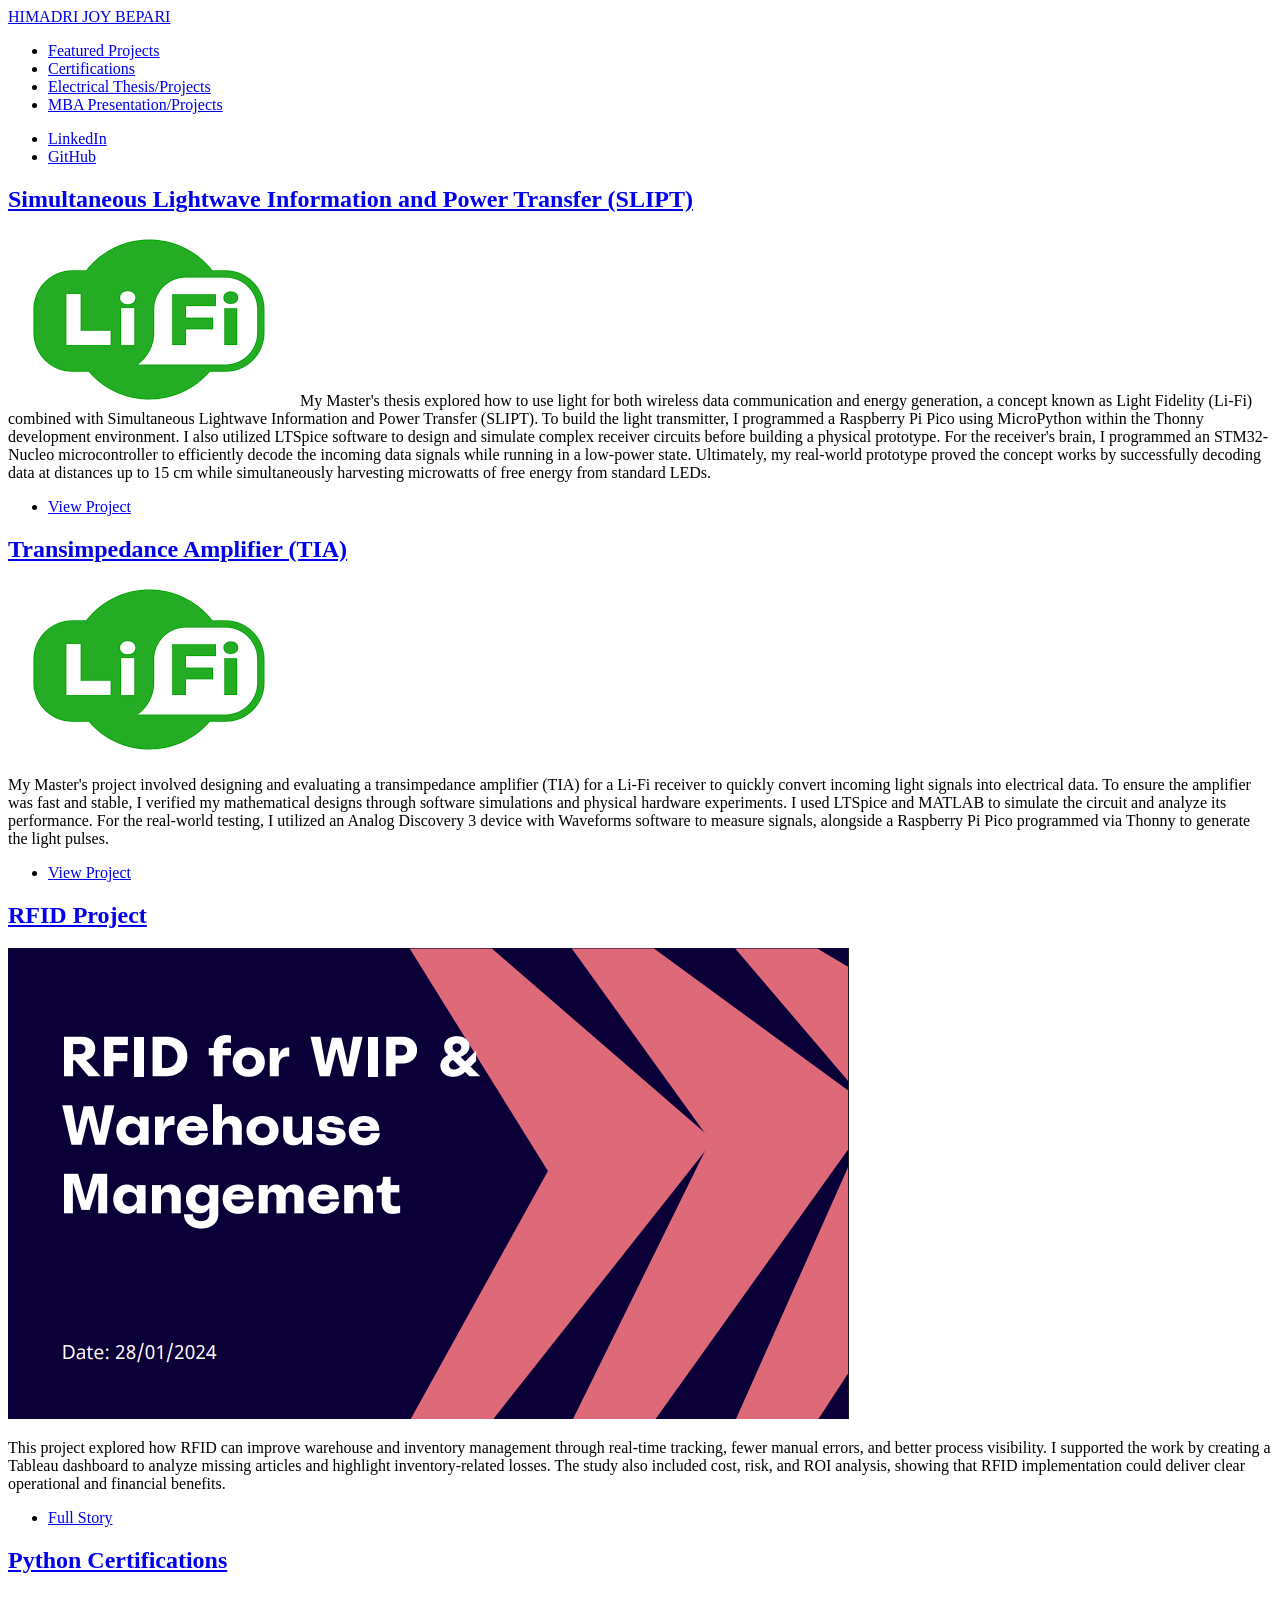
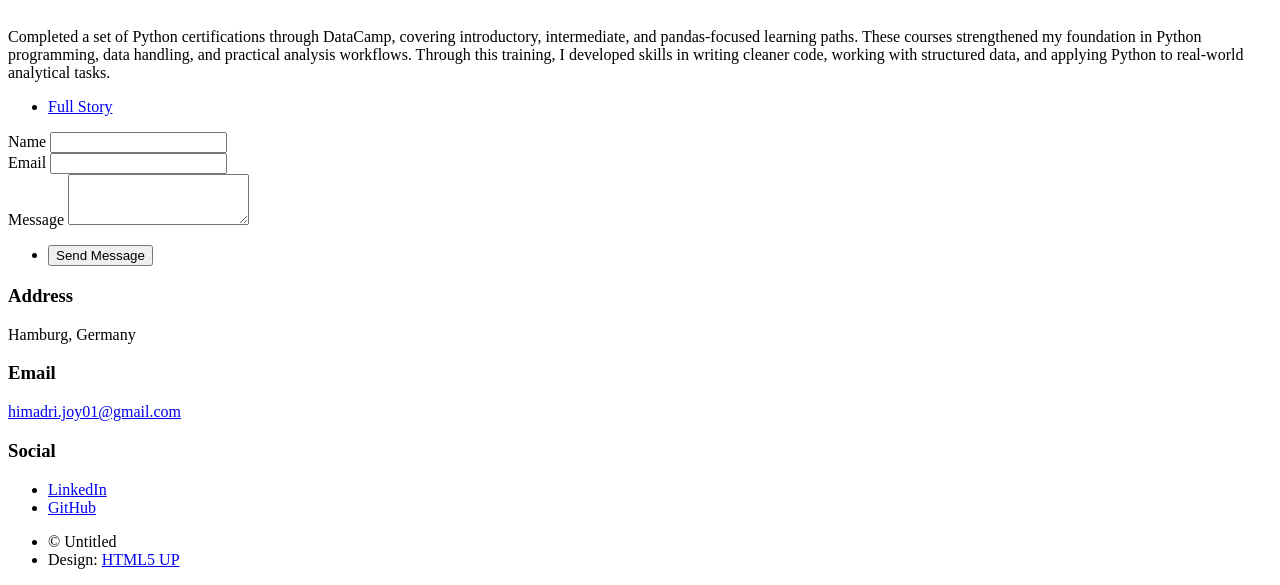
==== electrical.html @ b348a5c7 "added new things" ====
<!DOCTYPE HTML>
<!--
	Massively by HTML5 UP
	html5up.net | @ajlkn
	Free for personal and commercial use under the CCA 3.0 license (html5up.net/license)
-->
<html>
	<head>
		<title>himadri joy bepari certifications</title>
		<meta charset="utf-8" />
		<meta name="viewport" content="width=device-width, initial-scale=1, user-scalable=no" />
		<link rel="stylesheet" href="assets/css/main.css" />
		<noscript><link rel="stylesheet" href="assets/css/noscript.css" /></noscript>
	</head>
	<body class="is-preload">

		<!-- Wrapper -->
			<div id="wrapper">

				<!-- Header -->
					<header id="header">
						<a href="index.html" class="logo">HIMADRI JOY BEPARI</a>
					</header>

				<!-- Nav -->
					<nav id="nav">
						<ul class="links">
							<li><a href="index.html">Featured Projects</a></li>
							<li><a href="generic.html">Certifications</a></li>
							<li class="active"><a href="electrical.html">Electrical Thesis/Projects</a></li>
							<li><a href="mba.html">MBA Presentation/Projects</a></li>
						</ul>
						<ul class="icons">
							<li><a href="https://www.linkedin.com/in/himadri-joy/" class="icon brands fa-linkedin-in"><span class="label">LinkedIn</span></a></li>
							<li><a href="https://github.com/HimJoy" class="icon brands fa-github"><span class="label">GitHub</span></a></li>
						</ul>
					</nav>

				<!-- Main -->
					<div id="main">

						<!-- Posts -->
							<section class="posts">
								<article>
									<header>
										<h2><a href="https://github.com/HimJoy/Thesis/tree/main/LiFi%20Thesis">Simultaneous Lightwave Information and Power Transfer (SLIPT)<br />
										</a></h2>
									</header>
									<a href="https://github.com/HimJoy/Thesis/tree/main/LiFi%20Thesis" class="image fit"><img src="images/lifi.png" alt="" /></a>My Master's thesis explored how to use light for both wireless data communication and energy generation, a concept known as Light Fidelity (Li-Fi) combined with Simultaneous Lightwave Information and Power Transfer (SLIPT).
										To build the light transmitter, I programmed a Raspberry Pi Pico using MicroPython within the Thonny development environment.
										I also utilized LTSpice software to design and simulate complex receiver circuits before building a physical prototype.
										For the receiver's brain, I programmed an STM32-Nucleo microcontroller to efficiently decode the incoming data signals while running in a low-power state.
										Ultimately, my real-world prototype proved the concept works by successfully decoding data at distances up to 15 cm while simultaneously harvesting microwatts of free energy from standard LEDs.
									<ul class="actions special">
										<li><a href="https://github.com/HimJoy/Thesis/tree/main/LiFi%20Thesis" class="button">View Project</a></li>
									</ul>
								</article>
								<article>
									<header>
										<h2><a href="https://github.com/HimJoy/TIA_project#">Transimpedance Amplifier (TIA)<br />
										</a></h2>
									</header>
									<a href="https://github.com/HimJoy/TIA_project#" class="image fit"><img src="images/lifi.png" alt="" /></a>
									<p>My Master's project involved designing and evaluating a transimpedance amplifier (TIA) for a Li-Fi receiver to quickly convert incoming light signals into electrical data.
 									 To ensure the amplifier was fast and stable, I verified my mathematical designs through software simulations and physical hardware experiments. I used LTSpice and MATLAB to simulate the circuit and analyze its performance.
									 For the real-world testing, I utilized an Analog Discovery 3 device with Waveforms software to measure signals, alongside a Raspberry Pi Pico programmed via Thonny to generate the light pulses.</p>
									<ul class="actions special">
										<li><a href="https://github.com/HimJoy/TIA_project#" class="button">View Project</a></li>
									</ul>
								</article>
								<article>
									<header>
										
										<h2><a href="https://github.com/HimJoy/RFID_new/tree/main">RFID Project<br />
										</a></h2>
									</header>
									<a href="https://github.com/HimJoy/RFID_new/tree/main" class="image fit"><img src="images/rfid.png" alt="" /></a>
									<p>This project explored how RFID can improve warehouse and inventory management through real-time tracking, fewer manual errors, and better process visibility. I supported the work by creating a Tableau dashboard to analyze missing articles and highlight inventory-related losses. The study also included cost, risk, and ROI analysis, showing that RFID implementation could deliver clear operational and financial benefits.</p>
									<ul class="actions special">
										<li><a href="https://github.com/HimJoy/RFID_new/tree/main" class="button">Full Story</a></li>
									</ul>
								</article>
								<article>
									<header>
										
										<h2><a href="https://github.com/HimJoy/Certifications/tree/main/python">Python Certifications<br />
										</a></h2>
									</header>
									<a href="https://github.com/HimJoy/Certifications/tree/main/python" class="image fit"><img src="images/python.png" alt="" /></a>
									<p>Completed a set of Python certifications through DataCamp, covering introductory, intermediate, and pandas-focused learning paths. These courses strengthened my foundation in Python programming, data handling, and practical analysis workflows. Through this training, I developed skills in writing cleaner code, working with structured data, and applying Python to real-world analytical tasks.</p>
									<ul class="actions special">
										<li><a href="https://github.com/HimJoy/Certifications/tree/main/python" class="button">Full Story</a></li>
									</ul>
								</article>
							</section>

				<!-- Footer -->
					<footer id="footer">
						<section>
							<form method="post" action="#">
								<div class="fields">
									<div class="field">
										<label for="name">Name</label>
										<input type="text" name="name" id="name" />
									</div>
									<div class="field">
										<label for="email">Email</label>
										<input type="text" name="email" id="email" />
									</div>
									<div class="field">
										<label for="message">Message</label>
										<textarea name="message" id="message" rows="3"></textarea>
									</div>
								</div>
								<ul class="actions">
									<li><input type="submit" value="Send Message" /></li>
								</ul>
							</form>
						</section>
						<section class="split contact">
							<section class="alt">
								<h3>Address</h3>
								<p>Hamburg, Germany<br />
								</p>
							</section>
							<section>
								<h3>Email</h3>
								<p><a href="mailto:himadri.joy01@gmail.com">himadri.joy01@gmail.com</a></p>
							</section>
							<section>
								<h3>Social</h3>
								<ul class="icons alt">
									<li><a href="https://www.linkedin.com/in/himadri-joy/" class="icon brands fa-linkedin-in"><span class="label">LinkedIn</span></a></li>
									<li><a href="https://github.com/HimJoy" class="icon brands fa-github"><span class="label">GitHub</span></a></li>
								</ul>
							</section>
						</section>
					</footer>

				<!-- Copyright -->
					<div id="copyright">
						<ul><li>&copy; Untitled</li><li>Design: <a href="https://html5up.net">HTML5 UP</a></li></ul>
					</div>

			</div>

		<!-- Scripts -->
			<script src="assets/js/jquery.min.js"></script>
			<script src="assets/js/jquery.scrollex.min.js"></script>
			<script src="assets/js/jquery.scrolly.min.js"></script>
			<script src="assets/js/browser.min.js"></script>
			<script src="assets/js/breakpoints.min.js"></script>
			<script src="assets/js/util.js"></script>
			<script src="assets/js/main.js"></script>

	</body>
</html>
---- assets/css/main.css ----
@import url(fontawesome-all.min.css);
@import url("https://fonts.googleapis.com/css?family=Merriweather:300,700,300italic,700italic|Source+Sans+Pro:900");

/*
	Massively by HTML5 UP
	html5up.net | @ajlkn
	Free for personal and commercial use under the CCA 3.0 license (html5up.net/license)
*/

html, body, div, span, applet, object,
iframe, h1, h2, h3, h4, h5, h6, p, blockquote,
pre, a, abbr, acronym, address, big, cite,
code, del, dfn, em, img, ins, kbd, q, s, samp,
small, strike, strong, sub, sup, tt, var, b,
u, i, center, dl, dt, dd, ol, ul, li, fieldset,
form, label, legend, table, caption, tbody,
tfoot, thead, tr, th, td, article, aside,
canvas, details, embed, figure, figcaption,
footer, header, hgroup, menu, nav, output, ruby,
section, summary, time, mark, audio, video {
	margin: 0;
	padding: 0;
	border: 0;
	font-size: 100%;
	font: inherit;
	vertical-align: baseline;}

article, aside, details, figcaption, figure,
footer, header, hgroup, menu, nav, section {
	display: block;}

body {
	line-height: 1;
}

ol, ul {
	list-style: none;
}

blockquote, q {
	quotes: none;
}

	blockquote:before, blockquote:after, q:before, q:after {
		content: '';
		content: none;
	}

table {
	border-collapse: collapse;
	border-spacing: 0;
}

body {
	-webkit-text-size-adjust: none;
}

mark {
	background-color: transparent;
	color: inherit;
}

input::-moz-focus-inner {
	border: 0;
	padding: 0;
}

input, select, textarea {
	-moz-appearance: none;
	-webkit-appearance: none;
	-ms-appearance: none;
	appearance: none;
}

/* Basic */

	@-ms-viewport {
		width: device-width;
	}

	body {
		-ms-overflow-style: scrollbar;
	}

	@media screen and (max-width: 480px) {

		html, body {
			min-width: 320px;
		}

	}

	html {
		box-sizing: border-box;
	}

	*, *:before, *:after {
		box-sizing: inherit;
	}

	body {
		background-color: #1e252d;
	}

		body.is-preload *, body.is-preload *:before, body.is-preload *:after {
			-moz-animation: none !important;
			-webkit-animation: none !important;
			-ms-animation: none !important;
			animation: none !important;
			-moz-transition: none !important;
			-webkit-transition: none !important;
			-ms-transition: none !important;
			transition: none !important;
		}

/* Type */

	html {
		font-size: 16pt;
	}

		@media screen and (max-width: 1680px) {

			html {
				font-size: 12pt;
			}

		}

		@media screen and (max-width: 1280px) {

			html {
				font-size: 11pt;
			}

		}

		@media screen and (max-width: 360px) {

			html {
				font-size: 10pt;
			}

		}

	body {
		color: #212931;
	}

	body, input, select, textarea {
		font-family: "Merriweather", Georgia, serif;
		font-weight: 300;
		font-size: 1rem;
		line-height: 2.375;
	}

	a {
		-moz-transition: color 0.2s ease-in-out, background-color 0.2s ease-in-out, border-color 0.2s ease-in-out, box-shadow 0.2s ease-in-out;
		-webkit-transition: color 0.2s ease-in-out, background-color 0.2s ease-in-out, border-color 0.2s ease-in-out, box-shadow 0.2s ease-in-out;
		-ms-transition: color 0.2s ease-in-out, background-color 0.2s ease-in-out, border-color 0.2s ease-in-out, box-shadow 0.2s ease-in-out;
		transition: color 0.2s ease-in-out, background-color 0.2s ease-in-out, border-color 0.2s ease-in-out, box-shadow 0.2s ease-in-out;
		border-bottom: dotted 1px;
		text-decoration: none;
	}

		a:hover {
			border-bottom-color: transparent;
		}

	strong, b {
		font-weight: 600;
	}

	em, i {
		font-style: italic;
	}

	p {
		text-align: justify;
		margin: 0 0 2rem 0;
	}

	h1, h2, h3, h4, h5, h6 {
		font-family: "Source Sans Pro", Helvetica, sans-serif;
		font-weight: 900;
		line-height: 1.5;
		letter-spacing: 0.075em;
		text-transform: uppercase;
		margin: 0 0 1rem 0;
	}

		h1 a, h2 a, h3 a, h4 a, h5 a, h6 a {
			border-bottom: 0;
			color: inherit;
			text-decoration: none;
		}

	h1 {
		font-size: 4rem;
		line-height: 1.1;
		margin: 0 0 2rem 0;
	}

	h2 {
		font-size: 1.75rem;
		line-height: 1.3;
		margin: 0 0 1.5rem 0;
	}

	h3 {
		font-size: 1.25rem;
		margin: 0 0 1.5rem 0;
	}

	h4 {
		font-size: 1rem;
	}

	h5 {
		font-size: 0.9rem;
	}

	h6 {
		font-size: 0.8rem;
	}

	sub {
		font-size: 0.8rem;
		position: relative;
		top: 0.5rem;
	}

	sup {
		font-size: 0.8rem;
		position: relative;
		top: -0.5rem;
	}

	blockquote {
		border-left: solid 4px;
		font-style: italic;
		margin: 0 0 2rem 0;
		padding: 0.5rem 0 0.5rem 2rem;
	}

	code {
		border: solid 2px;
		font-family: "Courier New", monospace;
		font-size: 0.9rem;
		margin: 0 0.25rem;
		padding: 0.25rem 0.65rem;
	}

	pre {
		-webkit-overflow-scrolling: touch;
		font-family: "Courier New", monospace;
		font-size: 0.9rem;
		margin: 0 0 2rem 0;
	}

		pre code {
			display: block;
			line-height: 1.75;
			padding: 1rem 1.5rem;
			overflow-x: auto;
		}

	hr {
		border: 0;
		border-bottom: solid 2px;
		margin: 3rem 0;
	}

		hr.major {
			margin: 5rem 0;
		}

	.align-left {
		text-align: left;
	}

	.align-center {
		text-align: center;
	}

	.align-right {
		text-align: right;
	}

	input, select, textarea {
		color: #212931;
	}

	a {
		color: #212931;
		border-bottom-color: rgba(33, 41, 49, 0.5);
	}

		a:hover {
			border-bottom-color: transparent;
			color: #18bfef !important;
		}

	strong, b {
		color: #212931;
	}

	h1, h2, h3, h4, h5, h6 {
		color: #212931;
	}

	blockquote {
		border-left-color: #eeeeee;
	}

	code {
		background: rgba(220, 220, 220, 0.25);
		border-color: #eeeeee;
	}

	hr {
		border-bottom-color: #eeeeee;
	}

/* Row */

	.row {
		display: flex;
		flex-wrap: wrap;
		box-sizing: border-box;
		align-items: stretch;
	}

		.row > * {
			box-sizing: border-box;
		}

		.row.gtr-uniform > * > :last-child {
			margin-bottom: 0;
		}

		.row.aln-left {
			justify-content: flex-start;
		}

		.row.aln-center {
			justify-content: center;
		}

		.row.aln-right {
			justify-content: flex-end;
		}

		.row.aln-top {
			align-items: flex-start;
		}

		.row.aln-middle {
			align-items: center;
		}

		.row.aln-bottom {
			align-items: flex-end;
		}

		.row > .imp {
			order: -1;
		}

		.row > .col-1 {
			width: 8.33333%;
		}

		.row > .off-1 {
			margin-left: 8.33333%;
		}

		.row > .col-2 {
			width: 16.66667%;
		}

		.row > .off-2 {
			margin-left: 16.66667%;
		}

		.row > .col-3 {
			width: 25%;
		}

		.row > .off-3 {
			margin-left: 25%;
		}

		.row > .col-4 {
			width: 33.33333%;
		}

		.row > .off-4 {
			margin-left: 33.33333%;
		}

		.row > .col-5 {
			width: 41.66667%;
		}

		.row > .off-5 {
			margin-left: 41.66667%;
		}

		.row > .col-6 {
			width: 50%;
		}

		.row > .off-6 {
			margin-left: 50%;
		}

		.row > .col-7 {
			width: 58.33333%;
		}

		.row > .off-7 {
			margin-left: 58.33333%;
		}

		.row > .col-8 {
			width: 66.66667%;
		}

		.row > .off-8 {
			margin-left: 66.66667%;
		}

		.row > .col-9 {
			width: 75%;
		}

		.row > .off-9 {
			margin-left: 75%;
		}

		.row > .col-10 {
			width: 83.33333%;
		}

		.row > .off-10 {
			margin-left: 83.33333%;
		}

		.row > .col-11 {
			width: 91.66667%;
		}

		.row > .off-11 {
			margin-left: 91.66667%;
		}

		.row > .col-12 {
			width: 100%;
		}

		.row > .off-12 {
			margin-left: 100%;
		}

		.row.gtr-0 {
			margin-top: 0;
			margin-left: 0rem;
		}

			.row.gtr-0 > * {
				padding: 0 0 0 0rem;
			}

			.row.gtr-0.gtr-uniform {
				margin-top: 0rem;
			}

				.row.gtr-0.gtr-uniform > * {
					padding-top: 0rem;
				}

		.row.gtr-25 {
			margin-top: 0;
			margin-left: -0.375rem;
		}

			.row.gtr-25 > * {
				padding: 0 0 0 0.375rem;
			}

			.row.gtr-25.gtr-uniform {
				margin-top: -0.375rem;
			}

				.row.gtr-25.gtr-uniform > * {
					padding-top: 0.375rem;
				}

		.row.gtr-50 {
			margin-top: 0;
			margin-left: -0.75rem;
		}

			.row.gtr-50 > * {
				padding: 0 0 0 0.75rem;
			}

			.row.gtr-50.gtr-uniform {
				margin-top: -0.75rem;
			}

				.row.gtr-50.gtr-uniform > * {
					padding-top: 0.75rem;
				}

		.row {
			margin-top: 0;
			margin-left: -1.5rem;
		}

			.row > * {
				padding: 0 0 0 1.5rem;
			}

			.row.gtr-uniform {
				margin-top: -1.5rem;
			}

				.row.gtr-uniform > * {
					padding-top: 1.5rem;
				}

		.row.gtr-150 {
			margin-top: 0;
			margin-left: -2.25rem;
		}

			.row.gtr-150 > * {
				padding: 0 0 0 2.25rem;
			}

			.row.gtr-150.gtr-uniform {
				margin-top: -2.25rem;
			}

				.row.gtr-150.gtr-uniform > * {
					padding-top: 2.25rem;
				}

		.row.gtr-200 {
			margin-top: 0;
			margin-left: -3rem;
		}

			.row.gtr-200 > * {
				padding: 0 0 0 3rem;
			}

			.row.gtr-200.gtr-uniform {
				margin-top: -3rem;
			}

				.row.gtr-200.gtr-uniform > * {
					padding-top: 3rem;
				}

		@media screen and (max-width: 1680px) {

			.row {
				display: flex;
				flex-wrap: wrap;
				box-sizing: border-box;
				align-items: stretch;
			}

				.row > * {
					box-sizing: border-box;
				}

				.row.gtr-uniform > * > :last-child {
					margin-bottom: 0;
				}

				.row.aln-left {
					justify-content: flex-start;
				}

				.row.aln-center {
					justify-content: center;
				}

				.row.aln-right {
					justify-content: flex-end;
				}

				.row.aln-top {
					align-items: flex-start;
				}

				.row.aln-middle {
					align-items: center;
				}

				.row.aln-bottom {
					align-items: flex-end;
				}

				.row > .imp-xlarge {
					order: -1;
				}

				.row > .col-1-xlarge {
					width: 8.33333%;
				}

				.row > .off-1-xlarge {
					margin-left: 8.33333%;
				}

				.row > .col-2-xlarge {
					width: 16.66667%;
				}

				.row > .off-2-xlarge {
					margin-left: 16.66667%;
				}

				.row > .col-3-xlarge {
					width: 25%;
				}

				.row > .off-3-xlarge {
					margin-left: 25%;
				}

				.row > .col-4-xlarge {
					width: 33.33333%;
				}

				.row > .off-4-xlarge {
					margin-left: 33.33333%;
				}

				.row > .col-5-xlarge {
					width: 41.66667%;
				}

				.row > .off-5-xlarge {
					margin-left: 41.66667%;
				}

				.row > .col-6-xlarge {
					width: 50%;
				}

				.row > .off-6-xlarge {
					margin-left: 50%;
				}

				.row > .col-7-xlarge {
					width: 58.33333%;
				}

				.row > .off-7-xlarge {
					margin-left: 58.33333%;
				}

				.row > .col-8-xlarge {
					width: 66.66667%;
				}

				.row > .off-8-xlarge {
					margin-left: 66.66667%;
				}

				.row > .col-9-xlarge {
					width: 75%;
				}

				.row > .off-9-xlarge {
					margin-left: 75%;
				}

				.row > .col-10-xlarge {
					width: 83.33333%;
				}

				.row > .off-10-xlarge {
					margin-left: 83.33333%;
				}

				.row > .col-11-xlarge {
					width: 91.66667%;
				}

				.row > .off-11-xlarge {
					margin-left: 91.66667%;
				}

				.row > .col-12-xlarge {
					width: 100%;
				}

				.row > .off-12-xlarge {
					margin-left: 100%;
				}

				.row.gtr-0 {
					margin-top: 0;
					margin-left: 0rem;
				}

					.row.gtr-0 > * {
						padding: 0 0 0 0rem;
					}

					.row.gtr-0.gtr-uniform {
						margin-top: 0rem;
					}

						.row.gtr-0.gtr-uniform > * {
							padding-top: 0rem;
						}

				.row.gtr-25 {
					margin-top: 0;
					margin-left: -0.375rem;
				}

					.row.gtr-25 > * {
						padding: 0 0 0 0.375rem;
					}

					.row.gtr-25.gtr-uniform {
						margin-top: -0.375rem;
					}

						.row.gtr-25.gtr-uniform > * {
							padding-top: 0.375rem;
						}

				.row.gtr-50 {
					margin-top: 0;
					margin-left: -0.75rem;
				}

					.row.gtr-50 > * {
						padding: 0 0 0 0.75rem;
					}

					.row.gtr-50.gtr-uniform {
						margin-top: -0.75rem;
					}

						.row.gtr-50.gtr-uniform > * {
							padding-top: 0.75rem;
						}

				.row {
					margin-top: 0;
					margin-left: -1.5rem;
				}

					.row > * {
						padding: 0 0 0 1.5rem;
					}

					.row.gtr-uniform {
						margin-top: -1.5rem;
					}

						.row.gtr-uniform > * {
							padding-top: 1.5rem;
						}

				.row.gtr-150 {
					margin-top: 0;
					margin-left: -2.25rem;
				}

					.row.gtr-150 > * {
						padding: 0 0 0 2.25rem;
					}

					.row.gtr-150.gtr-uniform {
						margin-top: -2.25rem;
					}

						.row.gtr-150.gtr-uniform > * {
							padding-top: 2.25rem;
						}

				.row.gtr-200 {
					margin-top: 0;
					margin-left: -3rem;
				}

					.row.gtr-200 > * {
						padding: 0 0 0 3rem;
					}

					.row.gtr-200.gtr-uniform {
						margin-top: -3rem;
					}

						.row.gtr-200.gtr-uniform > * {
							padding-top: 3rem;
						}

		}

		@media screen and (max-width: 1280px) {

			.row {
				display: flex;
				flex-wrap: wrap;
				box-sizing: border-box;
				align-items: stretch;
			}

				.row > * {
					box-sizing: border-box;
				}

				.row.gtr-uniform > * > :last-child {
					margin-bottom: 0;
				}

				.row.aln-left {
					justify-content: flex-start;
				}

				.row.aln-center {
					justify-content: center;
				}

				.row.aln-right {
					justify-content: flex-end;
				}

				.row.aln-top {
					align-items: flex-start;
				}

				.row.aln-middle {
					align-items: center;
				}

				.row.aln-bottom {
					align-items: flex-end;
				}

				.row > .imp-large {
					order: -1;
				}

				.row > .col-1-large {
					width: 8.33333%;
				}

				.row > .off-1-large {
					margin-left: 8.33333%;
				}

				.row > .col-2-large {
					width: 16.66667%;
				}

				.row > .off-2-large {
					margin-left: 16.66667%;
				}

				.row > .col-3-large {
					width: 25%;
				}

				.row > .off-3-large {
					margin-left: 25%;
				}

				.row > .col-4-large {
					width: 33.33333%;
				}

				.row > .off-4-large {
					margin-left: 33.33333%;
				}

				.row > .col-5-large {
					width: 41.66667%;
				}

				.row > .off-5-large {
					margin-left: 41.66667%;
				}

				.row > .col-6-large {
					width: 50%;
				}

				.row > .off-6-large {
					margin-left: 50%;
				}

				.row > .col-7-large {
					width: 58.33333%;
				}

				.row > .off-7-large {
					margin-left: 58.33333%;
				}

				.row > .col-8-large {
					width: 66.66667%;
				}

				.row > .off-8-large {
					margin-left: 66.66667%;
				}

				.row > .col-9-large {
					width: 75%;
				}

				.row > .off-9-large {
					margin-left: 75%;
				}

				.row > .col-10-large {
					width: 83.33333%;
				}

				.row > .off-10-large {
					margin-left: 83.33333%;
				}

				.row > .col-11-large {
					width: 91.66667%;
				}

				.row > .off-11-large {
					margin-left: 91.66667%;
				}

				.row > .col-12-large {
					width: 100%;
				}

				.row > .off-12-large {
					margin-left: 100%;
				}

				.row.gtr-0 {
					margin-top: 0;
					margin-left: 0rem;
				}

					.row.gtr-0 > * {
						padding: 0 0 0 0rem;
					}

					.row.gtr-0.gtr-uniform {
						margin-top: 0rem;
					}

						.row.gtr-0.gtr-uniform > * {
							padding-top: 0rem;
						}

				.row.gtr-25 {
					margin-top: 0;
					margin-left: -0.375rem;
				}

					.row.gtr-25 > * {
						padding: 0 0 0 0.375rem;
					}

					.row.gtr-25.gtr-uniform {
						margin-top: -0.375rem;
					}

						.row.gtr-25.gtr-uniform > * {
							padding-top: 0.375rem;
						}

				.row.gtr-50 {
					margin-top: 0;
					margin-left: -0.75rem;
				}

					.row.gtr-50 > * {
						padding: 0 0 0 0.75rem;
					}

					.row.gtr-50.gtr-uniform {
						margin-top: -0.75rem;
					}

						.row.gtr-50.gtr-uniform > * {
							padding-top: 0.75rem;
						}

				.row {
					margin-top: 0;
					margin-left: -1.5rem;
				}

					.row > * {
						padding: 0 0 0 1.5rem;
					}

					.row.gtr-uniform {
						margin-top: -1.5rem;
					}

						.row.gtr-uniform > * {
							padding-top: 1.5rem;
						}

				.row.gtr-150 {
					margin-top: 0;
					margin-left: -2.25rem;
				}

					.row.gtr-150 > * {
						padding: 0 0 0 2.25rem;
					}

					.row.gtr-150.gtr-uniform {
						margin-top: -2.25rem;
					}

						.row.gtr-150.gtr-uniform > * {
							padding-top: 2.25rem;
						}

				.row.gtr-200 {
					margin-top: 0;
					margin-left: -3rem;
				}

					.row.gtr-200 > * {
						padding: 0 0 0 3rem;
					}

					.row.gtr-200.gtr-uniform {
						margin-top: -3rem;
					}

						.row.gtr-200.gtr-uniform > * {
							padding-top: 3rem;
						}

		}

		@media screen and (max-width: 980px) {

			.row {
				display: flex;
				flex-wrap: wrap;
				box-sizing: border-box;
				align-items: stretch;
			}

				.row > * {
					box-sizing: border-box;
				}

				.row.gtr-uniform > * > :last-child {
					margin-bottom: 0;
				}

				.row.aln-left {
					justify-content: flex-start;
				}

				.row.aln-center {
					justify-content: center;
				}

				.row.aln-right {
					justify-content: flex-end;
				}

				.row.aln-top {
					align-items: flex-start;
				}

				.row.aln-middle {
					align-items: center;
				}

				.row.aln-bottom {
					align-items: flex-end;
				}

				.row > .imp-medium {
					order: -1;
				}

				.row > .col-1-medium {
					width: 8.33333%;
				}

				.row > .off-1-medium {
					margin-left: 8.33333%;
				}

				.row > .col-2-medium {
					width: 16.66667%;
				}

				.row > .off-2-medium {
					margin-left: 16.66667%;
				}

				.row > .col-3-medium {
					width: 25%;
				}

				.row > .off-3-medium {
					margin-left: 25%;
				}

				.row > .col-4-medium {
					width: 33.33333%;
				}

				.row > .off-4-medium {
					margin-left: 33.33333%;
				}

				.row > .col-5-medium {
					width: 41.66667%;
				}

				.row > .off-5-medium {
					margin-left: 41.66667%;
				}

				.row > .col-6-medium {
					width: 50%;
				}

				.row > .off-6-medium {
					margin-left: 50%;
				}

				.row > .col-7-medium {
					width: 58.33333%;
				}

				.row > .off-7-medium {
					margin-left: 58.33333%;
				}

				.row > .col-8-medium {
					width: 66.66667%;
				}

				.row > .off-8-medium {
					margin-left: 66.66667%;
				}

				.row > .col-9-medium {
					width: 75%;
				}

				.row > .off-9-medium {
					margin-left: 75%;
				}

				.row > .col-10-medium {
					width: 83.33333%;
				}

				.row > .off-10-medium {
					margin-left: 83.33333%;
				}

				.row > .col-11-medium {
					width: 91.66667%;
				}

				.row > .off-11-medium {
					margin-left: 91.66667%;
				}

				.row > .col-12-medium {
					width: 100%;
				}

				.row > .off-12-medium {
					margin-left: 100%;
				}

				.row.gtr-0 {
					margin-top: 0;
					margin-left: 0rem;
				}

					.row.gtr-0 > * {
						padding: 0 0 0 0rem;
					}

					.row.gtr-0.gtr-uniform {
						margin-top: 0rem;
					}

						.row.gtr-0.gtr-uniform > * {
							padding-top: 0rem;
						}

				.row.gtr-25 {
					margin-top: 0;
					margin-left: -0.375rem;
				}

					.row.gtr-25 > * {
						padding: 0 0 0 0.375rem;
					}

					.row.gtr-25.gtr-uniform {
						margin-top: -0.375rem;
					}

						.row.gtr-25.gtr-uniform > * {
							padding-top: 0.375rem;
						}

				.row.gtr-50 {
					margin-top: 0;
					margin-left: -0.75rem;
				}

					.row.gtr-50 > * {
						padding: 0 0 0 0.75rem;
					}

					.row.gtr-50.gtr-uniform {
						margin-top: -0.75rem;
					}

						.row.gtr-50.gtr-uniform > * {
							padding-top: 0.75rem;
						}

				.row {
					margin-top: 0;
					margin-left: -1.5rem;
				}

					.row > * {
						padding: 0 0 0 1.5rem;
					}

					.row.gtr-uniform {
						margin-top: -1.5rem;
					}

						.row.gtr-uniform > * {
							padding-top: 1.5rem;
						}

				.row.gtr-150 {
					margin-top: 0;
					margin-left: -2.25rem;
				}

					.row.gtr-150 > * {
						padding: 0 0 0 2.25rem;
					}

					.row.gtr-150.gtr-uniform {
						margin-top: -2.25rem;
					}

						.row.gtr-150.gtr-uniform > * {
							padding-top: 2.25rem;
						}

				.row.gtr-200 {
					margin-top: 0;
					margin-left: -3rem;
				}

					.row.gtr-200 > * {
						padding: 0 0 0 3rem;
					}

					.row.gtr-200.gtr-uniform {
						margin-top: -3rem;
					}

						.row.gtr-200.gtr-uniform > * {
							padding-top: 3rem;
						}

		}

		@media screen and (max-width: 736px) {

			.row {
				display: flex;
				flex-wrap: wrap;
				box-sizing: border-box;
				align-items: stretch;
			}

				.row > * {
					box-sizing: border-box;
				}

				.row.gtr-uniform > * > :last-child {
					margin-bottom: 0;
				}

				.row.aln-left {
					justify-content: flex-start;
				}

				.row.aln-center {
					justify-content: center;
				}

				.row.aln-right {
					justify-content: flex-end;
				}

				.row.aln-top {
					align-items: flex-start;
				}

				.row.aln-middle {
					align-items: center;
				}

				.row.aln-bottom {
					align-items: flex-end;
				}

				.row > .imp-small {
					order: -1;
				}

				.row > .col-1-small {
					width: 8.33333%;
				}

				.row > .off-1-small {
					margin-left: 8.33333%;
				}

				.row > .col-2-small {
					width: 16.66667%;
				}

				.row > .off-2-small {
					margin-left: 16.66667%;
				}

				.row > .col-3-small {
					width: 25%;
				}

				.row > .off-3-small {
					margin-left: 25%;
				}

				.row > .col-4-small {
					width: 33.33333%;
				}

				.row > .off-4-small {
					margin-left: 33.33333%;
				}

				.row > .col-5-small {
					width: 41.66667%;
				}

				.row > .off-5-small {
					margin-left: 41.66667%;
				}

				.row > .col-6-small {
					width: 50%;
				}

				.row > .off-6-small {
					margin-left: 50%;
				}

				.row > .col-7-small {
					width: 58.33333%;
				}

				.row > .off-7-small {
					margin-left: 58.33333%;
				}

				.row > .col-8-small {
					width: 66.66667%;
				}

				.row > .off-8-small {
					margin-left: 66.66667%;
				}

				.row > .col-9-small {
					width: 75%;
				}

				.row > .off-9-small {
					margin-left: 75%;
				}

				.row > .col-10-small {
					width: 83.33333%;
				}

				.row > .off-10-small {
					margin-left: 83.33333%;
				}

				.row > .col-11-small {
					width: 91.66667%;
				}

				.row > .off-11-small {
					margin-left: 91.66667%;
				}

				.row > .col-12-small {
					width: 100%;
				}

				.row > .off-12-small {
					margin-left: 100%;
				}

				.row.gtr-0 {
					margin-top: 0;
					margin-left: 0rem;
				}

					.row.gtr-0 > * {
						padding: 0 0 0 0rem;
					}

					.row.gtr-0.gtr-uniform {
						margin-top: 0rem;
					}

						.row.gtr-0.gtr-uniform > * {
							padding-top: 0rem;
						}

				.row.gtr-25 {
					margin-top: 0;
					margin-left: -0.375rem;
				}

					.row.gtr-25 > * {
						padding: 0 0 0 0.375rem;
					}

					.row.gtr-25.gtr-uniform {
						margin-top: -0.375rem;
					}

						.row.gtr-25.gtr-uniform > * {
							padding-top: 0.375rem;
						}

				.row.gtr-50 {
					margin-top: 0;
					margin-left: -0.75rem;
				}

					.row.gtr-50 > * {
						padding: 0 0 0 0.75rem;
					}

					.row.gtr-50.gtr-uniform {
						margin-top: -0.75rem;
					}

						.row.gtr-50.gtr-uniform > * {
							padding-top: 0.75rem;
						}

				.row {
					margin-top: 0;
					margin-left: -1.5rem;
				}

					.row > * {
						padding: 0 0 0 1.5rem;
					}

					.row.gtr-uniform {
						margin-top: -1.5rem;
					}

						.row.gtr-uniform > * {
							padding-top: 1.5rem;
						}

				.row.gtr-150 {
					margin-top: 0;
					margin-left: -2.25rem;
				}

					.row.gtr-150 > * {
						padding: 0 0 0 2.25rem;
					}

					.row.gtr-150.gtr-uniform {
						margin-top: -2.25rem;
					}

						.row.gtr-150.gtr-uniform > * {
							padding-top: 2.25rem;
						}

				.row.gtr-200 {
					margin-top: 0;
					margin-left: -3rem;
				}

					.row.gtr-200 > * {
						padding: 0 0 0 3rem;
					}

					.row.gtr-200.gtr-uniform {
						margin-top: -3rem;
					}

						.row.gtr-200.gtr-uniform > * {
							padding-top: 3rem;
						}

		}

		@media screen and (max-width: 480px) {

			.row {
				display: flex;
				flex-wrap: wrap;
				box-sizing: border-box;
				align-items: stretch;
			}

				.row > * {
					box-sizing: border-box;
				}

				.row.gtr-uniform > * > :last-child {
					margin-bottom: 0;
				}

				.row.aln-left {
					justify-content: flex-start;
				}

				.row.aln-center {
					justify-content: center;
				}

				.row.aln-right {
					justify-content: flex-end;
				}

				.row.aln-top {
					align-items: flex-start;
				}

				.row.aln-middle {
					align-items: center;
				}

				.row.aln-bottom {
					align-items: flex-end;
				}

				.row > .imp-xsmall {
					order: -1;
				}

				.row > .col-1-xsmall {
					width: 8.33333%;
				}

				.row > .off-1-xsmall {
					margin-left: 8.33333%;
				}

				.row > .col-2-xsmall {
					width: 16.66667%;
				}

				.row > .off-2-xsmall {
					margin-left: 16.66667%;
				}

				.row > .col-3-xsmall {
					width: 25%;
				}

				.row > .off-3-xsmall {
					margin-left: 25%;
				}

				.row > .col-4-xsmall {
					width: 33.33333%;
				}

				.row > .off-4-xsmall {
					margin-left: 33.33333%;
				}

				.row > .col-5-xsmall {
					width: 41.66667%;
				}

				.row > .off-5-xsmall {
					margin-left: 41.66667%;
				}

				.row > .col-6-xsmall {
					width: 50%;
				}

				.row > .off-6-xsmall {
					margin-left: 50%;
				}

				.row > .col-7-xsmall {
					width: 58.33333%;
				}

				.row > .off-7-xsmall {
					margin-left: 58.33333%;
				}

				.row > .col-8-xsmall {
					width: 66.66667%;
				}

				.row > .off-8-xsmall {
					margin-left: 66.66667%;
				}

				.row > .col-9-xsmall {
					width: 75%;
				}

				.row > .off-9-xsmall {
					margin-left: 75%;
				}

				.row > .col-10-xsmall {
					width: 83.33333%;
				}

				.row > .off-10-xsmall {
					margin-left: 83.33333%;
				}

				.row > .col-11-xsmall {
					width: 91.66667%;
				}

				.row > .off-11-xsmall {
					margin-left: 91.66667%;
				}

				.row > .col-12-xsmall {
					width: 100%;
				}

				.row > .off-12-xsmall {
					margin-left: 100%;
				}

				.row.gtr-0 {
					margin-top: 0;
					margin-left: 0rem;
				}

					.row.gtr-0 > * {
						padding: 0 0 0 0rem;
					}

					.row.gtr-0.gtr-uniform {
						margin-top: 0rem;
					}

						.row.gtr-0.gtr-uniform > * {
							padding-top: 0rem;
						}

				.row.gtr-25 {
					margin-top: 0;
					margin-left: -0.375rem;
				}

					.row.gtr-25 > * {
						padding: 0 0 0 0.375rem;
					}

					.row.gtr-25.gtr-uniform {
						margin-top: -0.375rem;
					}

						.row.gtr-25.gtr-uniform > * {
							padding-top: 0.375rem;
						}

				.row.gtr-50 {
					margin-top: 0;
					margin-left: -0.75rem;
				}

					.row.gtr-50 > * {
						padding: 0 0 0 0.75rem;
					}

					.row.gtr-50.gtr-uniform {
						margin-top: -0.75rem;
					}

						.row.gtr-50.gtr-uniform > * {
							padding-top: 0.75rem;
						}

				.row {
					margin-top: 0;
					margin-left: -1.5rem;
				}

					.row > * {
						padding: 0 0 0 1.5rem;
					}

					.row.gtr-uniform {
						margin-top: -1.5rem;
					}

						.row.gtr-uniform > * {
							padding-top: 1.5rem;
						}

				.row.gtr-150 {
					margin-top: 0;
					margin-left: -2.25rem;
				}

					.row.gtr-150 > * {
						padding: 0 0 0 2.25rem;
					}

					.row.gtr-150.gtr-uniform {
						margin-top: -2.25rem;
					}

						.row.gtr-150.gtr-uniform > * {
							padding-top: 2.25rem;
						}

				.row.gtr-200 {
					margin-top: 0;
					margin-left: -3rem;
				}

					.row.gtr-200 > * {
						padding: 0 0 0 3rem;
					}

					.row.gtr-200.gtr-uniform {
						margin-top: -3rem;
					}

						.row.gtr-200.gtr-uniform > * {
							padding-top: 3rem;
						}

		}

		@media screen and (max-width: 360px) {

			.row {
				display: flex;
				flex-wrap: wrap;
				box-sizing: border-box;
				align-items: stretch;
			}

				.row > * {
					box-sizing: border-box;
				}

				.row.gtr-uniform > * > :last-child {
					margin-bottom: 0;
				}

				.row.aln-left {
					justify-content: flex-start;
				}

				.row.aln-center {
					justify-content: center;
				}

				.row.aln-right {
					justify-content: flex-end;
				}

				.row.aln-top {
					align-items: flex-start;
				}

				.row.aln-middle {
					align-items: center;
				}

				.row.aln-bottom {
					align-items: flex-end;
				}

				.row > .imp-xxsmall {
					order: -1;
				}

				.row > .col-1-xxsmall {
					width: 8.33333%;
				}

				.row > .off-1-xxsmall {
					margin-left: 8.33333%;
				}

				.row > .col-2-xxsmall {
					width: 16.66667%;
				}

				.row > .off-2-xxsmall {
					margin-left: 16.66667%;
				}

				.row > .col-3-xxsmall {
					width: 25%;
				}

				.row > .off-3-xxsmall {
					margin-left: 25%;
				}

				.row > .col-4-xxsmall {
					width: 33.33333%;
				}

				.row > .off-4-xxsmall {
					margin-left: 33.33333%;
				}

				.row > .col-5-xxsmall {
					width: 41.66667%;
				}

				.row > .off-5-xxsmall {
					margin-left: 41.66667%;
				}

				.row > .col-6-xxsmall {
					width: 50%;
				}

				.row > .off-6-xxsmall {
					margin-left: 50%;
				}

				.row > .col-7-xxsmall {
					width: 58.33333%;
				}

				.row > .off-7-xxsmall {
					margin-left: 58.33333%;
				}

				.row > .col-8-xxsmall {
					width: 66.66667%;
				}

				.row > .off-8-xxsmall {
					margin-left: 66.66667%;
				}

				.row > .col-9-xxsmall {
					width: 75%;
				}

				.row > .off-9-xxsmall {
					margin-left: 75%;
				}

				.row > .col-10-xxsmall {
					width: 83.33333%;
				}

				.row > .off-10-xxsmall {
					margin-left: 83.33333%;
				}

				.row > .col-11-xxsmall {
					width: 91.66667%;
				}

				.row > .off-11-xxsmall {
					margin-left: 91.66667%;
				}

				.row > .col-12-xxsmall {
					width: 100%;
				}

				.row > .off-12-xxsmall {
					margin-left: 100%;
				}

				.row.gtr-0 {
					margin-top: 0;
					margin-left: 0rem;
				}

					.row.gtr-0 > * {
						padding: 0 0 0 0rem;
					}

					.row.gtr-0.gtr-uniform {
						margin-top: 0rem;
					}

						.row.gtr-0.gtr-uniform > * {
							padding-top: 0rem;
						}

				.row.gtr-25 {
					margin-top: 0;
					margin-left: -0.375rem;
				}

					.row.gtr-25 > * {
						padding: 0 0 0 0.375rem;
					}

					.row.gtr-25.gtr-uniform {
						margin-top: -0.375rem;
					}

						.row.gtr-25.gtr-uniform > * {
							padding-top: 0.375rem;
						}

				.row.gtr-50 {
					margin-top: 0;
					margin-left: -0.75rem;
				}

					.row.gtr-50 > * {
						padding: 0 0 0 0.75rem;
					}

					.row.gtr-50.gtr-uniform {
						margin-top: -0.75rem;
					}

						.row.gtr-50.gtr-uniform > * {
							padding-top: 0.75rem;
						}

				.row {
					margin-top: 0;
					margin-left: -1.5rem;
				}

					.row > * {
						padding: 0 0 0 1.5rem;
					}

					.row.gtr-uniform {
						margin-top: -1.5rem;
					}

						.row.gtr-uniform > * {
							padding-top: 1.5rem;
						}

				.row.gtr-150 {
					margin-top: 0;
					margin-left: -2.25rem;
				}

					.row.gtr-150 > * {
						padding: 0 0 0 2.25rem;
					}

					.row.gtr-150.gtr-uniform {
						margin-top: -2.25rem;
					}

						.row.gtr-150.gtr-uniform > * {
							padding-top: 2.25rem;
						}

				.row.gtr-200 {
					margin-top: 0;
					margin-left: -3rem;
				}

					.row.gtr-200 > * {
						padding: 0 0 0 3rem;
					}

					.row.gtr-200.gtr-uniform {
						margin-top: -3rem;
					}

						.row.gtr-200.gtr-uniform > * {
							padding-top: 3rem;
						}

		}

/* Box */

	.box {
		border: solid 2px;
		margin-bottom: 2rem;
		padding: 1.5rem;
	}

		.box > :last-child,
		.box > :last-child > :last-child,
		.box > :last-child > :last-child > :last-child {
			margin-bottom: 0;
		}

		.box.alt {
			border: 0;
			border-radius: 0;
			padding: 0;
		}

	.box {
		border-color: #eeeeee;
	}

/* Button */

	input[type="submit"],
	input[type="reset"],
	input[type="button"],
	button,
	.button {
		-moz-appearance: none;
		-webkit-appearance: none;
		-ms-appearance: none;
		appearance: none;
		-moz-transition: background-color 0.2s ease-in-out, box-shadow 0.2s ease-in-out, color 0.2s ease-in-out;
		-webkit-transition: background-color 0.2s ease-in-out, box-shadow 0.2s ease-in-out, color 0.2s ease-in-out;
		-ms-transition: background-color 0.2s ease-in-out, box-shadow 0.2s ease-in-out, color 0.2s ease-in-out;
		transition: background-color 0.2s ease-in-out, box-shadow 0.2s ease-in-out, color 0.2s ease-in-out;
		border: 0;
		border-radius: 0;
		cursor: pointer;
		display: inline-block;
		font-family: "Source Sans Pro", Helvetica, sans-serif;
		font-size: 0.8rem;
		font-weight: 900;
		letter-spacing: 0.075em;
		height: 3rem;
		line-height: 3rem;
		padding: 0 2rem;
		text-align: center;
		text-decoration: none;
		text-transform: uppercase;
		white-space: nowrap;
	}

		input[type="submit"].icon:before,
		input[type="reset"].icon:before,
		input[type="button"].icon:before,
		button.icon:before,
		.button.icon:before {
			margin-right: 0.5rem;
		}

		input[type="submit"].icon.solo,
		input[type="reset"].icon.solo,
		input[type="button"].icon.solo,
		button.icon.solo,
		.button.icon.solo {
			position: relative;
			width: 4rem;
			height: 4rem;
			line-height: 4rem;
			border-radius: 4rem;
			text-indent: 4rem;
			overflow: hidden;
			padding: 0;
			white-space: nowrap;
		}

			input[type="submit"].icon.solo:before,
			input[type="reset"].icon.solo:before,
			input[type="button"].icon.solo:before,
			button.icon.solo:before,
			.button.icon.solo:before {
				position: absolute;
				display: block;
				top: 0;
				left: 0;
				width: inherit;
				height: inherit;
				line-height: inherit;
				font-size: 1.25rem;
				margin-right: 0;
				text-align: center;
				text-indent: 0;
			}

		input[type="submit"].fit,
		input[type="reset"].fit,
		input[type="button"].fit,
		button.fit,
		.button.fit {
			width: 100%;
		}

		input[type="submit"].small,
		input[type="reset"].small,
		input[type="button"].small,
		button.small,
		.button.small {
			font-size: 0.7rem;
			height: 2.5rem;
			line-height: 2.5rem;
			padding: 0 1.5rem;
		}

		input[type="submit"].large,
		input[type="reset"].large,
		input[type="button"].large,
		button.large,
		.button.large {
			font-size: 0.9rem;
			height: 3.5rem;
			line-height: 3.5rem;
			padding: 0 2.75rem;
		}

		@media screen and (max-width: 980px) {

			input[type="submit"],
			input[type="reset"],
			input[type="button"],
			button,
			.button {
				font-size: 0.9rem;
				height: 3.25rem;
				line-height: 3.25rem;
			}

				input[type="submit"].large,
				input[type="reset"].large,
				input[type="button"].large,
				button.large,
				.button.large {
					font-size: 1rem;
					height: 3.75rem;
					line-height: 3.75rem;
				}

		}

		input[type="submit"].disabled, input[type="submit"]:disabled,
		input[type="reset"].disabled,
		input[type="reset"]:disabled,
		input[type="button"].disabled,
		input[type="button"]:disabled,
		button.disabled,
		button:disabled,
		.button.disabled,
		.button:disabled {
			pointer-events: none;
			opacity: 0.25;
		}

	input[type="submit"],
	input[type="reset"],
	input[type="button"],
	button,
	.button {
		background-color: transparent;
		box-shadow: inset 0 0 0 2px #212931;
		color: #212931 !important;
	}

		input[type="submit"]:hover,
		input[type="reset"]:hover,
		input[type="button"]:hover,
		button:hover,
		.button:hover {
			box-shadow: inset 0 0 0 2px #18bfef;
			color: #18bfef !important;
		}

		input[type="submit"].primary,
		input[type="reset"].primary,
		input[type="button"].primary,
		button.primary,
		.button.primary {
			background-color: #212931;
			box-shadow: none;
			color: #ffffff !important;
		}

			input[type="submit"].primary:hover,
			input[type="reset"].primary:hover,
			input[type="button"].primary:hover,
			button.primary:hover,
			.button.primary:hover {
				background-color: #18bfef;
			}

/* Form */

	form {
		margin: 0 0 2rem 0;
	}

		form > :last-child {
			margin-bottom: 0;
		}

		form > .fields {
			display: -moz-flex;
			display: -webkit-flex;
			display: -ms-flex;
			display: flex;
			-moz-flex-wrap: wrap;
			-webkit-flex-wrap: wrap;
			-ms-flex-wrap: wrap;
			flex-wrap: wrap;
			width: calc(100% + 3rem);
			margin: -1.5rem 0 2rem -1.5rem;
		}

			form > .fields > .field {
				-moz-flex-grow: 0;
				-webkit-flex-grow: 0;
				-ms-flex-grow: 0;
				flex-grow: 0;
				-moz-flex-shrink: 0;
				-webkit-flex-shrink: 0;
				-ms-flex-shrink: 0;
				flex-shrink: 0;
				padding: 1.5rem 0 0 1.5rem;
				width: calc(100% - 1.5rem);
			}

				form > .fields > .field.half {
					width: calc(50% - 0.75rem);
				}

				form > .fields > .field.third {
					width: calc(100%/3 - 0.5rem);
				}

				form > .fields > .field.quarter {
					width: calc(25% - 0.375rem);
				}

		@media screen and (max-width: 480px) {

			form > .fields {
				width: calc(100% + 3rem);
				margin: -1.5rem 0 2rem -1.5rem;
			}

				form > .fields > .field {
					padding: 1.5rem 0 0 1.5rem;
					width: calc(100% - 1.5rem);
				}

					form > .fields > .field.half {
						width: calc(100% - 1.5rem);
					}

					form > .fields > .field.third {
						width: calc(100% - 1.5rem);
					}

					form > .fields > .field.quarter {
						width: calc(100% - 1.5rem);
					}

		}

	label {
		display: block;
		font-family: "Source Sans Pro", Helvetica, sans-serif;
		font-weight: 900;
		line-height: 1.5;
		letter-spacing: 0.075em;
		font-size: 0.8rem;
		text-transform: uppercase;
		margin: 0 0 0.75rem 0;
	}

		@media screen and (max-width: 980px) {

			label {
				font-size: 0.9rem;
			}

		}

	input[type="text"],
	input[type="password"],
	input[type="email"],
	select,
	textarea {
		-moz-appearance: none;
		-webkit-appearance: none;
		-ms-appearance: none;
		appearance: none;
		background: transparent;
		border-radius: 0;
		border: solid 2px;
		color: inherit;
		display: block;
		outline: 0;
		padding: 0 1rem;
		text-decoration: none;
		width: 100%;
	}

		input[type="text"]:invalid,
		input[type="password"]:invalid,
		input[type="email"]:invalid,
		select:invalid,
		textarea:invalid {
			box-shadow: none;
		}

	select {
		background-size: 1.25rem;
		background-repeat: no-repeat;
		background-position: calc(100% - 1rem) center;
		height: 3rem;
		padding-right: 3rem;
		text-overflow: ellipsis;
	}

		select:focus::-ms-value {
			background-color: transparent;
		}

		select::-ms-expand {
			display: none;
		}

	input[type="text"],
	input[type="password"],
	input[type="email"],
	select {
		height: 3rem;
	}

	textarea {
		padding: 0.75rem 1rem;
	}

	input[type="checkbox"],
	input[type="radio"] {
		-moz-appearance: none;
		-webkit-appearance: none;
		-ms-appearance: none;
		appearance: none;
		display: block;
		float: left;
		margin-right: -2rem;
		opacity: 0;
		width: 1rem;
		z-index: -1;
	}

		input[type="checkbox"] + label,
		input[type="radio"] + label {
			text-decoration: none;
			cursor: pointer;
			display: inline-block;
			font-size: 1rem;
			letter-spacing: 0;
			font-family: "Merriweather", Georgia, serif;
			text-transform: none;
			font-weight: 300;
			padding-left: 2.8rem;
			padding-right: 1rem;
			position: relative;
		}

			input[type="checkbox"] + label:before,
			input[type="radio"] + label:before {
				-moz-osx-font-smoothing: grayscale;
				-webkit-font-smoothing: antialiased;
				display: inline-block;
				font-style: normal;
				font-variant: normal;
				text-rendering: auto;
				line-height: 1;
				text-transform: none !important;
				font-family: 'Font Awesome 5 Free';
				font-weight: 900;
			}

			input[type="checkbox"] + label:before,
			input[type="radio"] + label:before {
				border-radius: 0;
				border: solid 2px;
				content: '';
				display: inline-block;
				font-size: 0.8rem;
				height: 1.8rem;
				left: 0;
				line-height: 1.65rem;
				position: absolute;
				text-align: center;
				top: -0.125rem;
				width: 1.8rem;
			}

		input[type="checkbox"]:checked + label:before,
		input[type="radio"]:checked + label:before {
			content: '\f00c';
		}

	input[type="checkbox"] + label:before {
		border-radius: 0;
	}

	input[type="radio"] + label:before {
		border-radius: 100%;
	}

	::-webkit-input-placeholder {
		opacity: 1.0;
	}

	:-moz-placeholder {
		opacity: 1.0;
	}

	::-moz-placeholder {
		opacity: 1.0;
	}

	:-ms-input-placeholder {
		opacity: 1.0;
	}

	label {
		color: #212931;
	}

	input[type="text"],
	input[type="password"],
	input[type="email"],
	select,
	textarea {
		border-color: #eeeeee;
	}

		input[type="text"]:focus,
		input[type="password"]:focus,
		input[type="email"]:focus,
		select:focus,
		textarea:focus {
			border-color: #18bfef;
		}

	select {
		background-image: url("data:image/svg+xml;charset=utf8,%3Csvg xmlns='http://www.w3.org/2000/svg' width='40' height='40' preserveAspectRatio='none' viewBox='0 0 40 40'%3E%3Cpath d='M9.4,12.3l10.4,10.4l10.4-10.4c0.2-0.2,0.5-0.4,0.9-0.4c0.3,0,0.6,0.1,0.9,0.4l3.3,3.3c0.2,0.2,0.4,0.5,0.4,0.9 c0,0.4-0.1,0.6-0.4,0.9L20.7,31.9c-0.2,0.2-0.5,0.4-0.9,0.4c-0.3,0-0.6-0.1-0.9-0.4L4.3,17.3c-0.2-0.2-0.4-0.5-0.4-0.9 c0-0.4,0.1-0.6,0.4-0.9l3.3-3.3c0.2-0.2,0.5-0.4,0.9-0.4S9.1,12.1,9.4,12.3z' fill='%23eeeeee' /%3E%3C/svg%3E");
	}

		select option {
			background-color: #ffffff;
			color: #212931;
		}

	.select-wrapper:before {
		color: #eeeeee;
	}

	input[type="checkbox"] + label,
	input[type="radio"] + label {
		color: #212931;
	}

		input[type="checkbox"] + label:before,
		input[type="radio"] + label:before {
			border-color: #eeeeee;
		}

	input[type="checkbox"]:checked + label:before,
	input[type="radio"]:checked + label:before {
		background-color: #212931;
		border-color: #212931;
		color: #ffffff;
	}

	input[type="checkbox"]:focus + label:before,
	input[type="radio"]:focus + label:before {
		border-color: #18bfef;
	}

	::-webkit-input-placeholder {
		color: #909498 !important;
	}

	:-moz-placeholder {
		color: #909498 !important;
	}

	::-moz-placeholder {
		color: #909498 !important;
	}

	:-ms-input-placeholder {
		color: #909498 !important;
	}

	.formerize-placeholder {
		color: #909498 !important;
	}

/* Icon */

	.icon {
		text-decoration: none;
		border-bottom: none;
		position: relative;
	}

		.icon:before {
			-moz-osx-font-smoothing: grayscale;
			-webkit-font-smoothing: antialiased;
			display: inline-block;
			font-style: normal;
			font-variant: normal;
			text-rendering: auto;
			line-height: 1;
			text-transform: none !important;
			font-family: 'Font Awesome 5 Free';
			font-weight: 400;
		}

		.icon > .label {
			display: none;
		}

		.icon:before {
			line-height: inherit;
		}

		.icon.solid:before {
			font-weight: 900;
		}

		.icon.brands:before {
			font-family: 'Font Awesome 5 Brands';
		}

/* Image */

	.image {
		border: 0;
		display: inline-block;
		position: relative;
	}

		.image img {
			display: block;
		}

		.image.left, .image.right {
			max-width: 40%;
		}

			.image.left img, .image.right img {
				width: 100%;
			}

		.image.left {
			float: left;
			margin: 0 2rem 2rem 0;
			top: 0.75rem;
		}

		.image.right {
			float: right;
			margin: 0 0 2rem 2rem;
			top: 0.75rem;
		}

		.image.fit {
			display: block;
			margin: 2.5rem 0;
			width: 100%;
		}

			.image.fit:first-child {
				margin-top: 0;
			}

			.image.fit img {
				width: 100%;
			}

		.image.main {
			display: block;
			margin: 4rem 0;
			width: 100%;
		}

			.image.main:first-child {
				margin-top: 0;
			}

			.image.main img {
				width: 100%;
			}

		@media screen and (max-width: 736px) {

			.image.fit {
				margin: 2rem 0;
			}

			.image.main {
				margin: 2rem 0;
			}

		}

	a.image {
		overflow: hidden;
	}

		a.image img {
			-moz-transition: -moz-transform 0.2s ease-out;
			-webkit-transition: -webkit-transform 0.2s ease-out;
			-ms-transition: -ms-transform 0.2s ease-out;
			transition: transform 0.2s ease-out;
		}

		a.image:hover img {
			-moz-transform: scale(1.05);
			-webkit-transform: scale(1.05);
			-ms-transform: scale(1.05);
			transform: scale(1.05);
		}

/* Actions */

	ul.actions {
		display: -moz-flex;
		display: -webkit-flex;
		display: -ms-flex;
		display: flex;
		cursor: default;
		list-style: none;
		margin-left: -1rem;
		padding-left: 0;
	}

		ul.actions li {
			padding: 0 0 0 1rem;
			vertical-align: middle;
		}

		ul.actions.special {
			-moz-justify-content: center;
			-webkit-justify-content: center;
			-ms-justify-content: center;
			justify-content: center;
			width: 100%;
			margin-left: 0;
		}

			ul.actions.special li:first-child {
				padding-left: 0;
			}

		ul.actions.stacked {
			-moz-flex-direction: column;
			-webkit-flex-direction: column;
			-ms-flex-direction: column;
			flex-direction: column;
			margin-left: 0;
		}

			ul.actions.stacked li {
				padding: 1.3rem 0 0 0;
			}

				ul.actions.stacked li:first-child {
					padding-top: 0;
				}

		ul.actions.fit {
			width: calc(100% + 1rem);
		}

			ul.actions.fit li {
				-moz-flex-grow: 1;
				-webkit-flex-grow: 1;
				-ms-flex-grow: 1;
				flex-grow: 1;
				-moz-flex-shrink: 1;
				-webkit-flex-shrink: 1;
				-ms-flex-shrink: 1;
				flex-shrink: 1;
				width: 100%;
			}

				ul.actions.fit li > * {
					width: 100%;
				}

			ul.actions.fit.stacked {
				width: 100%;
			}

		@media screen and (max-width: 480px) {

			ul.actions:not(.fixed) {
				-moz-flex-direction: column;
				-webkit-flex-direction: column;
				-ms-flex-direction: column;
				flex-direction: column;
				margin-left: 0;
				width: 100% !important;
			}

				ul.actions:not(.fixed) li {
					-moz-flex-grow: 1;
					-webkit-flex-grow: 1;
					-ms-flex-grow: 1;
					flex-grow: 1;
					-moz-flex-shrink: 1;
					-webkit-flex-shrink: 1;
					-ms-flex-shrink: 1;
					flex-shrink: 1;
					padding: 1rem 0 0 0;
					text-align: center;
					width: 100%;
				}

					ul.actions:not(.fixed) li > * {
						width: 100%;
					}

					ul.actions:not(.fixed) li:first-child {
						padding-top: 0;
					}

					ul.actions:not(.fixed) li input[type="submit"],
					ul.actions:not(.fixed) li input[type="reset"],
					ul.actions:not(.fixed) li input[type="button"],
					ul.actions:not(.fixed) li button,
					ul.actions:not(.fixed) li .button {
						width: 100%;
					}

						ul.actions:not(.fixed) li input[type="submit"].icon:before,
						ul.actions:not(.fixed) li input[type="reset"].icon:before,
						ul.actions:not(.fixed) li input[type="button"].icon:before,
						ul.actions:not(.fixed) li button.icon:before,
						ul.actions:not(.fixed) li .button.icon:before {
							margin-left: -0.5rem;
						}

		}

/* Icons */

	ul.icons {
		cursor: default;
		list-style: none;
		padding-left: 0;
	}

		ul.icons li {
			display: inline-block;
			padding: 0 0.5rem 0 0;
			vertical-align: middle;
		}

			ul.icons li:last-child {
				padding-right: 0;
			}

			ul.icons li .icon:before {
				width: 2.25rem;
				height: 2.25rem;
				line-height: 2.25rem;
				display: inline-block;
				text-align: center;
				border-radius: 100%;
				font-size: 1.25rem;
			}

		ul.icons.alt li .icon:before {
			-moz-transition: color 0.2s ease-in-out, background-color 0.2s ease-in-out, border-color 0.2s ease-in-out, box-shadow 0.2s ease-in-out;
			-webkit-transition: color 0.2s ease-in-out, background-color 0.2s ease-in-out, border-color 0.2s ease-in-out, box-shadow 0.2s ease-in-out;
			-ms-transition: color 0.2s ease-in-out, background-color 0.2s ease-in-out, border-color 0.2s ease-in-out, box-shadow 0.2s ease-in-out;
			transition: color 0.2s ease-in-out, background-color 0.2s ease-in-out, border-color 0.2s ease-in-out, box-shadow 0.2s ease-in-out;
			font-size: 1rem;
		}

/* List */

	ol {
		list-style: decimal;
		margin: 0 0 2rem 0;
		padding-left: 1.25rem;
	}

		ol li {
			padding-left: 0.25rem;
		}

	ul {
		list-style: disc;
		margin: 0 0 2rem 0;
		padding-left: 1rem;
	}

		ul li {
			padding-left: 0.5rem;
		}

		ul.divided {
			list-style: none;
			padding-left: 0;
		}

			ul.divided li {
				border-top: solid 1px;
				padding: 0.5rem 0;
			}

				ul.divided li:first-child {
					border-top: 0;
					padding-top: 0;
				}

	dl {
		margin: 0 0 2rem 0;
	}

		dl dt {
			display: block;
			font-weight: 600;
			margin: 0 0 1rem 0;
		}

		dl dd {
			margin-left: 2rem;
		}

	ul.divided li {
		border-top-color: #eeeeee;
	}

	ul.icons li a.icon:hover:before {
		color: #18bfef;
	}

	ul.icons.alt li .icon:before {
		box-shadow: inset 0 0 0 2px #eeeeee;
	}

	ul.icons.alt li a.icon:hover:before {
		box-shadow: inset 0 0 0 2px #18bfef;
	}

/* Section/Article */

	section.special, article.special {
		text-align: center;
	}

	header {
		cursor: default;
	}

		header > .date {
			display: block;
			font-size: 0.8rem;
			height: 1;
			margin: 0 0 1rem 0;
			position: relative;
		}

		header > p {
			font-style: italic;
		}

		header > h1 + p {
			font-size: 1.1rem;
			margin-top: -0.5rem;
			line-height: 2;
		}

		header > h2 + p {
			font-size: 1rem;
			margin-top: -0.75rem;
		}

		header > h3 + p {
			font-size: 0.9rem;
			margin-top: -0.75rem;
		}

		header > h4 + p {
			font-size: 0.8rem;
			margin-top: -0.75rem;
		}

		header.major {
			margin: 0 0 4rem 0;
			text-align: center;
		}

			header.major > :last-child {
				margin-bottom: 0;
			}

			header.major > p {
				margin-top: 0;
				text-align: center;
			}

			header.major > .date {
				font-size: 1rem;
				margin: 0 0 4rem 0;
			}

				header.major > .date:before, header.major > .date:after {
					content: '';
					display: block;
					position: absolute;
					top: 50%;
					width: calc(50% - 6rem);
					border-top: solid 2px;
				}

				header.major > .date:before {
					left: 0;
				}

				header.major > .date:after {
					right: 0;
				}

		@media screen and (max-width: 980px) {

			header br {
				display: none;
			}

		}

		@media screen and (max-width: 736px) {

			header.major {
				margin: 0 0 2rem 0;
			}

		}

	header.major .date:before, header.major .date:after {
		border-top-color: #eeeeee;
	}

/* Table */

	.table-wrapper {
		-webkit-overflow-scrolling: touch;
		overflow-x: auto;
	}

	table {
		margin: 0 0 2rem 0;
		width: 100%;
	}

		table tbody tr {
			border: solid 1px;
			border-left: 0;
			border-right: 0;
		}

		table td {
			padding: 0.75rem 0.75rem;
		}

		table th {
			font-family: "Source Sans Pro", Helvetica, sans-serif;
			font-size: 0.8rem;
			font-weight: 900;
			letter-spacing: 0.075em;
			line-height: 1.5;
			padding: 0 0.75rem 0.75rem 0.75rem;
			text-align: left;
			text-transform: uppercase;
		}

			@media screen and (max-width: 980px) {

				table th {
					font-size: 0.9rem;
				}

			}

		table thead {
			border-bottom: solid 2px;
		}

		table tfoot {
			border-top: solid 2px;
		}

		table.alt {
			border-collapse: separate;
		}

			table.alt tbody tr td {
				border: solid 1px;
				border-left-width: 0;
				border-top-width: 0;
			}

				table.alt tbody tr td:first-child {
					border-left-width: 1px;
				}

			table.alt tbody tr:first-child td {
				border-top-width: 1px;
			}

			table.alt thead {
				border-bottom: 0;
			}

			table.alt tfoot {
				border-top: 0;
			}

	table tbody tr {
		border-color: #eeeeee;
	}

		table tbody tr:nth-child(2n + 1) {
			background-color: rgba(220, 220, 220, 0.25);
		}

	table th {
		color: #212931;
	}

	table thead {
		border-bottom-color: #eeeeee;
	}

	table tfoot {
		border-top-color: #eeeeee;
	}

	table.alt tbody tr td {
		border-color: #eeeeee;
	}

/* Pagination */

	.pagination {
		display: -moz-inline-flex;
		display: -webkit-inline-flex;
		display: -ms-inline-flex;
		display: inline-flex;
		-moz-user-select: none;
		-webkit-user-select: none;
		-ms-user-select: none;
		user-select: none;
		cursor: default;
		list-style: none;
		margin: 0 0 2rem 2px;
		padding: 0;
	}

		.pagination a, .pagination span {
			-moz-transition: background-color 0.2s ease-in-out, border-color 0.2s ease-in-out, box-shadow 0.2s ease-in-out, color 0.2s ease-in-out;
			-webkit-transition: background-color 0.2s ease-in-out, border-color 0.2s ease-in-out, box-shadow 0.2s ease-in-out, color 0.2s ease-in-out;
			-ms-transition: background-color 0.2s ease-in-out, border-color 0.2s ease-in-out, box-shadow 0.2s ease-in-out, color 0.2s ease-in-out;
			transition: background-color 0.2s ease-in-out, border-color 0.2s ease-in-out, box-shadow 0.2s ease-in-out, color 0.2s ease-in-out;
			border: solid 2px;
			display: inline-block;
			font-family: "Source Sans Pro", Helvetica, sans-serif;
			font-size: 0.8rem;
			font-weight: 900;
			height: 3rem;
			letter-spacing: 0.075em;
			line-height: calc(3rem - 4px);
			margin-left: -2px;
			min-width: 3rem;
			position: relative;
			text-align: center;
			text-decoration: none;
			text-transform: uppercase;
		}

		.pagination .next, .pagination .previous {
			text-decoration: none;
			padding: 0 1.75rem;
		}

			.pagination .next:before, .pagination .previous:before {
				-moz-osx-font-smoothing: grayscale;
				-webkit-font-smoothing: antialiased;
				display: inline-block;
				font-style: normal;
				font-variant: normal;
				text-rendering: auto;
				line-height: 1;
				text-transform: none !important;
				font-family: 'Font Awesome 5 Free';
				font-weight: 900;
			}

			.pagination .next:before, .pagination .previous:before {
				display: inline-block;
				color: inherit !important;
				line-height: inherit;
			}

		.pagination .previous:before {
			content: '\f104';
			margin-right: 0.9375em;
		}

		.pagination .next:before {
			content: '\f105';
			float: right;
			margin-left: 0.9375em;
		}

		@media screen and (max-width: 980px) {

			.pagination a, .pagination span {
				font-size: 0.9rem;
			}

		}

		@media screen and (max-width: 480px) {

			.pagination .page, .pagination .extra {
				display: none;
			}

		}

	.pagination a, .pagination span {
		border-color: #eeeeee;
	}

	.pagination a {
		color: #212931 !important;
	}

		.pagination a:hover {
			color: #18bfef !important;
			border-color: #18bfef;
			z-index: 1;
		}

			.pagination a:hover + a,
			.pagination a:hover + span {
				border-left-color: #18bfef;
			}

		.pagination a.active {
			background-color: #eeeeee;
		}

	.pagination span {
		color: #eeeeee;
	}

/* Wrapper */

	#wrapper {
		-moz-transition: opacity 0.5s ease;
		-webkit-transition: opacity 0.5s ease;
		-ms-transition: opacity 0.5s ease;
		transition: opacity 0.5s ease;
		position: relative;
		z-index: 1;
		overflow: hidden;
	}

		#wrapper > .bg {
			position: absolute;
			top: 0;
			left: 0;
			width: 100%;
			height: 100%;
			background-color: #212931;
			background-image: url("../../images/overlay.png"), linear-gradient(0deg, rgba(0, 0, 0, 0.1), rgba(0, 0, 0, 0.1)), url("../../images/bg.jpg");
			background-size: auto,								auto,														100% auto;
			background-position: center,								center,														top center;
			background-repeat: repeat,								no-repeat,													no-repeat;
			background-attachment: scroll,								scroll,														scroll;
			z-index: -1;
		}

			#wrapper > .bg.fixed {
				position: fixed;
				width: 100vw;
				height: 100vh;
			}

		#wrapper.fade-in:before {
			pointer-events: none;
			-moz-transition: opacity 1s ease-in-out;
			-webkit-transition: opacity 1s ease-in-out;
			-ms-transition: opacity 1s ease-in-out;
			transition: opacity 1s ease-in-out;
			-moz-transition-delay: 0.75s;
			-webkit-transition-delay: 0.75s;
			-ms-transition-delay: 0.75s;
			transition-delay: 0.75s;
			background: #1e252d;
			content: '';
			display: block;
			height: 100%;
			left: 0;
			opacity: 0;
			position: fixed;
			top: 0;
			width: 100%;
		}

		body.is-preload #wrapper.fade-in:before {
			opacity: 1;
		}

		@media screen and (orientation: portrait) {

			#wrapper > .bg {
				background-size: auto,								auto,														auto 175%;
			}

		}

/* Intro */

	#intro {
		color: #ffffff;
		padding: 8rem 4rem 6rem 4rem ;
		-moz-align-items: center;
		-webkit-align-items: center;
		-ms-align-items: center;
		align-items: center;
		display: -moz-flex;
		display: -webkit-flex;
		display: -ms-flex;
		display: flex;
		-moz-flex-direction: column;
		-webkit-flex-direction: column;
		-ms-flex-direction: column;
		flex-direction: column;
		-moz-justify-content: -moz-flex-end;
		-webkit-justify-content: -webkit-flex-end;
		-ms-justify-content: -ms-flex-end;
		justify-content: flex-end;
		-moz-transition: opacity 1s ease, -moz-transform 1s ease;
		-webkit-transition: opacity 1s ease, -webkit-transform 1s ease;
		-ms-transition: opacity 1s ease, -ms-transform 1s ease;
		transition: opacity 1s ease, transform 1s ease;
		position: relative;
		cursor: default;
		text-align: center;
		z-index: 1;
		min-height: 100vh;
	}

		#intro input, #intro select, #intro textarea {
			color: #ffffff;
		}

		#intro a {
			color: #ffffff;
			border-bottom-color: rgba(255, 255, 255, 0.5);
		}

			#intro a:hover {
				border-bottom-color: transparent;
				color: #18bfef !important;
			}

		#intro strong, #intro b {
			color: #ffffff;
		}

		#intro h1, #intro h2, #intro h3, #intro h4, #intro h5, #intro h6 {
			color: #ffffff;
		}

		#intro blockquote {
			border-left-color: #ffffff;
		}

		#intro code {
			background: rgba(255, 255, 255, 0.075);
			border-color: #ffffff;
		}

		#intro hr {
			border-bottom-color: #ffffff;
		}

		#intro input[type="submit"],
		#intro input[type="reset"],
		#intro input[type="button"],
		#intro button,
		#intro .button {
			background-color: transparent;
			box-shadow: inset 0 0 0 2px #ffffff;
			color: #ffffff !important;
		}

			#intro input[type="submit"]:hover,
			#intro input[type="reset"]:hover,
			#intro input[type="button"]:hover,
			#intro button:hover,
			#intro .button:hover {
				box-shadow: inset 0 0 0 2px #18bfef;
				color: #18bfef !important;
			}

			#intro input[type="submit"].primary,
			#intro input[type="reset"].primary,
			#intro input[type="button"].primary,
			#intro button.primary,
			#intro .button.primary {
				background-color: #ffffff;
				box-shadow: none;
				color: #1e252d !important;
			}

				#intro input[type="submit"].primary:hover,
				#intro input[type="reset"].primary:hover,
				#intro input[type="button"].primary:hover,
				#intro button.primary:hover,
				#intro .button.primary:hover {
					background-color: #18bfef;
				}

		#intro h1 {
			font-size: 5rem;
			line-height: 1;
		}

		#intro p {
			font-size: 1.25rem;
			font-style: italic;
			margin-top: -0.25rem;
			text-align: center;
		}

		#intro + #header {
			margin-top: -20rem;
		}

			#intro + #header .logo {
				-moz-transform: translateY(2rem);
				-webkit-transform: translateY(2rem);
				-ms-transform: translateY(2rem);
				transform: translateY(2rem);
				opacity: 0;
				visibility: hidden;
			}

		#intro.hidden {
			pointer-events: none;
			-moz-transform: translateY(2rem);
			-webkit-transform: translateY(2rem);
			-ms-transform: translateY(2rem);
			transform: translateY(2rem);
			-moz-transition: opacity 0.5s ease, -moz-transform 0.5s ease, visibility 0.5s;
			-webkit-transition: opacity 0.5s ease, -webkit-transform 0.5s ease, visibility 0.5s;
			-ms-transition: opacity 0.5s ease, -ms-transform 0.5s ease, visibility 0.5s;
			transition: opacity 0.5s ease, transform 0.5s ease, visibility 0.5s;
			opacity: 0;
			visibility: hidden;
		}

			#intro.hidden + #header .logo {
				-moz-transform: translateY(0);
				-webkit-transform: translateY(0);
				-ms-transform: translateY(0);
				transform: translateY(0);
				opacity: 1;
				visibility: visible;
			}

		body.is-preload #intro {
			-moz-transform: translateY(2rem);
			-webkit-transform: translateY(2rem);
			-ms-transform: translateY(2rem);
			transform: translateY(2rem);
			opacity: 0;
		}

			body.is-preload #intro:not(.hidden) + #header + #nav {
				-moz-transform: translateY(4rem);
				-webkit-transform: translateY(4rem);
				-ms-transform: translateY(4rem);
				transform: translateY(4rem);
				opacity: 0;
			}

		@media screen and (max-width: 980px) {

			#intro {
				padding: 4rem 4rem 2rem 4rem ;
				min-height: 90vh;
			}

				#intro p br {
					display: none;
				}

				#intro + #header {
					margin-top: -14rem;
				}

		}

		@media screen and (max-width: 736px) {

			#intro {
				padding: 3rem 2rem 1rem 2rem ;
				min-height: 80vh;
			}

				#intro h1 {
					font-size: 3.25rem;
					line-height: 1.1;
					margin-bottom: 1rem;
				}

				#intro p {
					font-size: 1rem;
					margin-top: 0rem;
				}

				#intro .actions {
					display: none;
				}

		}

/* Header */

	#header {
		color: #ffffff;
		-moz-align-items: center;
		-webkit-align-items: center;
		-ms-align-items: center;
		align-items: center;
		display: -moz-flex;
		display: -webkit-flex;
		display: -ms-flex;
		display: flex;
		-moz-flex-direction: column;
		-webkit-flex-direction: column;
		-ms-flex-direction: column;
		flex-direction: column;
		-moz-justify-content: -moz-flex-end;
		-webkit-justify-content: -webkit-flex-end;
		-ms-justify-content: -ms-flex-end;
		justify-content: flex-end;
		pointer-events: none;
		-moz-user-select: none;
		-webkit-user-select: none;
		-ms-user-select: none;
		user-select: none;
		height: 20rem;
		padding-bottom: 8rem;
		position: relative;
		text-align: center;
		z-index: 2;
	}

		#header input, #header select, #header textarea {
			color: #ffffff;
		}

		#header a {
			color: #ffffff;
			border-bottom-color: rgba(255, 255, 255, 0.5);
		}

			#header a:hover {
				border-bottom-color: transparent;
				color: #18bfef !important;
			}

		#header strong, #header b {
			color: #ffffff;
		}

		#header h1, #header h2, #header h3, #header h4, #header h5, #header h6 {
			color: #ffffff;
		}

		#header blockquote {
			border-left-color: #ffffff;
		}

		#header code {
			background: rgba(255, 255, 255, 0.075);
			border-color: #ffffff;
		}

		#header hr {
			border-bottom-color: #ffffff;
		}

		#header .logo {
			-moz-transition: border-color 0.2s ease-in-out, color 0.2s ease-in-out, opacity 0.5s ease, -moz-transform 0.5s ease, visibility 0.5s;
			-webkit-transition: border-color 0.2s ease-in-out, color 0.2s ease-in-out, opacity 0.5s ease, -webkit-transform 0.5s ease, visibility 0.5s;
			-ms-transition: border-color 0.2s ease-in-out, color 0.2s ease-in-out, opacity 0.5s ease, -ms-transform 0.5s ease, visibility 0.5s;
			transition: border-color 0.2s ease-in-out, color 0.2s ease-in-out, opacity 0.5s ease, transform 0.5s ease, visibility 0.5s;
			pointer-events: auto;
			border-style: solid;
			border-color: #ffffff;
			border-width: 5px !important;
			font-family: "Source Sans Pro", Helvetica, sans-serif;
			font-size: 2.25rem;
			font-weight: 900;
			letter-spacing: 0.075em;
			line-height: 1;
			padding: 1rem 1.75rem;
			text-transform: uppercase;
			visibility: visible;
		}

			#header .logo:hover {
				border-color: #18bfef !important;
				color: #18bfef !important;
			}

		@media screen and (max-width: 980px) {

			#header {
				height: 14rem;
				padding-bottom: 4rem;
			}

		}

		@media screen and (max-width: 736px) {

			#header {
				padding-bottom: 3rem;
			}

				#header .logo {
					font-size: 1.75rem;
					border-width: 3px !important;
				}

		}

/* Nav */

	#nav {
		color: #ffffff;
		display: -moz-flex;
		display: -webkit-flex;
		display: -ms-flex;
		display: flex;
		-moz-transition: -moz-transform 1s ease, opacity 1s ease;
		-webkit-transition: -webkit-transform 1s ease, opacity 1s ease;
		-ms-transition: -ms-transform 1s ease, opacity 1s ease;
		transition: transform 1s ease, opacity 1s ease;
		background: rgba(255, 255, 255, 0.175);
		height: 4rem;
		line-height: 4rem;
		margin: -4rem auto 0 auto;
		overflow: hidden;
		padding: 0 2rem 0 0;
		position: relative;
		width: calc(100% - 4rem);
		max-width: 72rem;
		z-index: 2;
	}

		#nav ul.divided li {
			border-top-color: #ffffff;
		}

		#nav ul.icons li a.icon:hover:before {
			color: #18bfef;
		}

		#nav ul.icons.alt li .icon:before {
			box-shadow: inset 0 0 0 2px #ffffff;
		}

		#nav ul.icons.alt li a.icon:hover:before {
			box-shadow: inset 0 0 0 2px #18bfef;
		}

		#nav input, #nav select, #nav textarea {
			color: #ffffff;
		}

		#nav a {
			color: #ffffff;
			border-bottom-color: rgba(255, 255, 255, 0.5);
		}

			#nav a:hover {
				border-bottom-color: transparent;
				color: #18bfef !important;
			}

		#nav strong, #nav b {
			color: #ffffff;
		}

		#nav h1, #nav h2, #nav h3, #nav h4, #nav h5, #nav h6 {
			color: #ffffff;
		}

		#nav blockquote {
			border-left-color: #ffffff;
		}

		#nav code {
			background: rgba(255, 255, 255, 0.075);
			border-color: #ffffff;
		}

		#nav hr {
			border-bottom-color: #ffffff;
		}

		#nav ul.links {
			display: -moz-flex;
			display: -webkit-flex;
			display: -ms-flex;
			display: flex;
			-moz-flex-grow: 1;
			-webkit-flex-grow: 1;
			-ms-flex-grow: 1;
			flex-grow: 1;
			-moz-flex-shrink: 1;
			-webkit-flex-shrink: 1;
			-ms-flex-shrink: 1;
			flex-shrink: 1;
			font-family: "Source Sans Pro", Helvetica, sans-serif;
			font-weight: 900;
			letter-spacing: 0.075em;
			list-style: none;
			margin-bottom: 0;
			padding-left: 0;
			text-transform: uppercase;
		}

			#nav ul.links li {
				display: block;
				padding-left: 0;
			}

				#nav ul.links li a {
					-moz-transition: background-color 0.2s ease-in-out, color 0.2s ease-in-out;
					-webkit-transition: background-color 0.2s ease-in-out, color 0.2s ease-in-out;
					-ms-transition: background-color 0.2s ease-in-out, color 0.2s ease-in-out;
					transition: background-color 0.2s ease-in-out, color 0.2s ease-in-out;
					display: block;
					font-size: 0.8rem;
					outline: none;
					padding: 0 2rem;
				}

					#nav ul.links li a:hover {
						color: inherit !important;
						background-color: rgba(255, 255, 255, 0.1);
					}

				#nav ul.links li.active {
					background-color: #ffffff;
				}

					#nav ul.links li.active a {
						color: #1e252d;
					}

						#nav ul.links li.active a:hover {
							color: #18bfef !important;
						}

		#nav ul.icons {
			-moz-flex-grow: 0;
			-webkit-flex-grow: 0;
			-ms-flex-grow: 0;
			flex-grow: 0;
			-moz-flex-shrink: 0;
			-webkit-flex-shrink: 0;
			-ms-flex-shrink: 0;
			flex-shrink: 0;
			margin-bottom: 0;
		}

		@media screen and (max-width: 980px) {

			#nav {
				display: none;
			}

		}

/* Main */

	#main {
		background-color: #ffffff;
		position: relative;
		margin: 0 auto;
		width: calc(100% - 4rem);
		max-width: 72rem;
		z-index: 2;
	}

		#main > * {
			padding: 4rem 4rem 2rem 4rem ;
			border-top: solid 2px #eeeeee;
			margin: 0;
		}

			#main > *:first-child {
				border-top: 0;
			}

		#main > footer {
			text-align: center;
		}

		#main > .post {
			padding: 8rem 8rem 6rem 8rem ;
		}

			#main > .post header.major > .date {
				margin-top: -2rem;
			}

			#main > .post header.major > h1, #main > .post header.major h2 {
				font-size: 4rem;
				line-height: 1.1;
				margin: 0 0 2rem 0;
			}

			#main > .post.featured {
				text-align: center;
			}

			@media screen and (max-width: 1280px) {

				#main > .post {
					padding: 6rem 4rem 4rem 4rem ;
				}

			}

			@media screen and (max-width: 736px) {

				#main > .post {
					padding: 4rem 2rem 2rem 2rem ;
				}

					#main > .post header.major > .date {
						margin-top: -1rem;
						margin-bottom: 2rem;
					}

					#main > .post header.major > h1, #main > .post header.major h2 {
						font-size: 2.5rem;
						line-height: 1.2;
						margin: 0 0 1.5rem 0;
					}

			}

		#main > .posts {
			display: -moz-flex;
			display: -webkit-flex;
			display: -ms-flex;
			display: flex;
			-moz-flex-wrap: wrap;
			-webkit-flex-wrap: wrap;
			-ms-flex-wrap: wrap;
			flex-wrap: wrap;
			-moz-align-items: -moz-stretch;
			-webkit-align-items: -webkit-stretch;
			-ms-align-items: -ms-stretch;
			align-items: stretch;
			text-align: center;
			width: 100%;
			padding: 0;
		}

			#main > .posts > * {
				-moz-flex-shrink: 1;
				-webkit-flex-shrink: 1;
				-ms-flex-shrink: 1;
				flex-shrink: 1;
				-moz-flex-grow: 0;
				-webkit-flex-grow: 0;
				-ms-flex-grow: 0;
				flex-grow: 0;
			}

			#main > .posts > * {
				width: 50%;
			}

			#main > .posts > * {
				padding: 4rem;
				width: 50%;
			}

			#main > .posts > article {
				border-color: #eeeeee;
				border-left-width: 2px;
				border-style: solid;
				border-top-width: 2px;
				text-align: center;
			}

				#main > .posts > article > :last-child {
					margin-bottom: 0;
				}

				#main > .posts > article:nth-child(2n - 1) {
					border-left-width: 0;
				}

				#main > .posts > article:nth-child(-n + 2) {
					border-top-width: 0;
				}

			@media screen and (max-width: 980px) {

				#main > .posts > * {
					width: 50%;
				}

				#main > .posts > * {
					padding: 2.5rem;
					width: 50%;
				}

			}

			@media screen and (max-width: 736px) {

				#main > .posts > * {
					width: 100%;
				}

				#main > .posts > * {
					padding: 2rem;
					width: 100%;
				}

				#main > .posts > article:nth-child(2n - 1) {
					border-left-width: 2px;
				}

				#main > .posts > article:nth-child(-n + 2) {
					border-top-width: 2px;
				}

				#main > .posts > article:nth-child(n) {
					border-left-width: 0;
				}

				#main > .posts > article:nth-child(-n + 1) {
					border-top-width: 0;
				}

				#main > .posts > article .image {
					max-width: 25rem;
					margin-left: auto;
					margin-right: auto;
				}

			}

		@media screen and (max-width: 736px) {

			#main > * {
				padding: 2rem 2rem 0.1rem 2rem ;
			}

		}

		@media screen and (max-width: 480px) {

			#main {
				width: 100%;
			}

		}

/* Footer */

	#footer {
		color: #717981;
		display: -moz-flex;
		display: -webkit-flex;
		display: -ms-flex;
		display: flex;
		background-color: #f5f5f5;
		color: #909498;
		cursor: default;
		position: relative;
		margin: 0 auto;
		width: calc(100% - 4rem);
		max-width: 72rem;
		z-index: 2;
	}

		#footer input, #footer select, #footer textarea {
			color: #717981;
		}

		#footer a {
			color: #717981;
			border-bottom-color: rgba(113, 121, 129, 0.5);
		}

			#footer a:hover {
				border-bottom-color: transparent;
				color: #18bfef !important;
			}

		#footer strong, #footer b {
			color: #717981;
		}

		#footer h1, #footer h2, #footer h3, #footer h4, #footer h5, #footer h6 {
			color: #717981;
		}

		#footer blockquote {
			border-left-color: #e2e2e2;
		}

		#footer code {
			background: rgba(220, 220, 220, 0.5);
			border-color: #e2e2e2;
		}

		#footer hr {
			border-bottom-color: #e2e2e2;
		}

		#footer .box {
			border-color: #e2e2e2;
		}

		#footer input[type="submit"],
		#footer input[type="reset"],
		#footer input[type="button"],
		#footer button,
		#footer .button {
			background-color: transparent;
			box-shadow: inset 0 0 0 2px #717981;
			color: #717981 !important;
		}

			#footer input[type="submit"]:hover,
			#footer input[type="reset"]:hover,
			#footer input[type="button"]:hover,
			#footer button:hover,
			#footer .button:hover {
				box-shadow: inset 0 0 0 2px #18bfef;
				color: #18bfef !important;
			}

			#footer input[type="submit"].primary,
			#footer input[type="reset"].primary,
			#footer input[type="button"].primary,
			#footer button.primary,
			#footer .button.primary {
				background-color: #717981;
				box-shadow: none;
				color: #f5f5f5 !important;
			}

				#footer input[type="submit"].primary:hover,
				#footer input[type="reset"].primary:hover,
				#footer input[type="button"].primary:hover,
				#footer button.primary:hover,
				#footer .button.primary:hover {
					background-color: #18bfef;
				}

		#footer label {
			color: #717981;
		}

		#footer input[type="text"],
		#footer input[type="password"],
		#footer input[type="email"],
		#footer select,
		#footer textarea {
			border-color: #e2e2e2;
		}

			#footer input[type="text"]:focus,
			#footer input[type="password"]:focus,
			#footer input[type="email"]:focus,
			#footer select:focus,
			#footer textarea:focus {
				border-color: #18bfef;
			}

		#footer select {
			background-image: url("data:image/svg+xml;charset=utf8,%3Csvg xmlns='http://www.w3.org/2000/svg' width='40' height='40' preserveAspectRatio='none' viewBox='0 0 40 40'%3E%3Cpath d='M9.4,12.3l10.4,10.4l10.4-10.4c0.2-0.2,0.5-0.4,0.9-0.4c0.3,0,0.6,0.1,0.9,0.4l3.3,3.3c0.2,0.2,0.4,0.5,0.4,0.9 c0,0.4-0.1,0.6-0.4,0.9L20.7,31.9c-0.2,0.2-0.5,0.4-0.9,0.4c-0.3,0-0.6-0.1-0.9-0.4L4.3,17.3c-0.2-0.2-0.4-0.5-0.4-0.9 c0-0.4,0.1-0.6,0.4-0.9l3.3-3.3c0.2-0.2,0.5-0.4,0.9-0.4S9.1,12.1,9.4,12.3z' fill='%23e2e2e2' /%3E%3C/svg%3E");
		}

			#footer select option {
				background-color: #f5f5f5;
				color: #717981;
			}

		#footer .select-wrapper:before {
			color: #e2e2e2;
		}

		#footer input[type="checkbox"] + label,
		#footer input[type="radio"] + label {
			color: #717981;
		}

			#footer input[type="checkbox"] + label:before,
			#footer input[type="radio"] + label:before {
				border-color: #e2e2e2;
			}

		#footer input[type="checkbox"]:checked + label:before,
		#footer input[type="radio"]:checked + label:before {
			background-color: #717981;
			border-color: #717981;
			color: #f5f5f5;
		}

		#footer input[type="checkbox"]:focus + label:before,
		#footer input[type="radio"]:focus + label:before {
			border-color: #18bfef;
		}

		#footer ::-webkit-input-placeholder {
			color: #b3b7bb !important;
		}

		#footer :-moz-placeholder {
			color: #b3b7bb !important;
		}

		#footer ::-moz-placeholder {
			color: #b3b7bb !important;
		}

		#footer :-ms-input-placeholder {
			color: #b3b7bb !important;
		}

		#footer .formerize-placeholder {
			color: #b3b7bb !important;
		}

		#footer ul.divided li {
			border-top-color: #e2e2e2;
		}

		#footer ul.icons li a.icon:hover:before {
			color: #18bfef;
		}

		#footer ul.icons.alt li .icon:before {
			box-shadow: inset 0 0 0 2px #e2e2e2;
		}

		#footer ul.icons.alt li a.icon:hover:before {
			box-shadow: inset 0 0 0 2px #18bfef;
		}

		#footer header.major .date:before, #footer header.major .date:after {
			border-top-color: #e2e2e2;
		}

		#footer table tbody tr {
			border-color: #e2e2e2;
		}

			#footer table tbody tr:nth-child(2n + 1) {
				background-color: rgba(220, 220, 220, 0.5);
			}

		#footer table th {
			color: #717981;
		}

		#footer table thead {
			border-bottom-color: #e2e2e2;
		}

		#footer table tfoot {
			border-top-color: #e2e2e2;
		}

		#footer table.alt tbody tr td {
			border-color: #e2e2e2;
		}

		#footer .pagination a, #footer .pagination span {
			border-color: #e2e2e2;
		}

		#footer .pagination a {
			color: #717981 !important;
		}

			#footer .pagination a:hover {
				color: #18bfef !important;
				border-color: #18bfef;
				z-index: 1;
			}

				#footer .pagination a:hover + a,
				#footer .pagination a:hover + span {
					border-left-color: #18bfef;
				}

			#footer .pagination a.active {
				background-color: #e2e2e2;
			}

		#footer .pagination span {
			color: #e2e2e2;
		}

		#footer > section {
			-moz-flex-basis: 50%;
			-webkit-flex-basis: 50%;
			-ms-flex-basis: 50%;
			flex-basis: 50%;
			-moz-flex-grow: 1;
			-webkit-flex-grow: 1;
			-ms-flex-grow: 1;
			flex-grow: 1;
			-moz-flex-shrink: 1;
			-webkit-flex-shrink: 1;
			-ms-flex-shrink: 1;
			flex-shrink: 1;
			padding: 4rem 4rem 2rem 4rem ;
			border-left: solid 2px #e2e2e2;
		}

			#footer > section:first-child {
				border-left: 0;
			}

			#footer > section.split {
				display: -moz-flex;
				display: -webkit-flex;
				display: -ms-flex;
				display: flex;
				-moz-flex-direction: column;
				-webkit-flex-direction: column;
				-ms-flex-direction: column;
				flex-direction: column;
				padding: 0;
			}

				#footer > section.split > section {
					padding: 3rem 4rem 1rem 4rem ;
					border-top: solid 2px #e2e2e2;
				}

					#footer > section.split > section:first-child {
						padding: 5rem 4rem 1rem 4rem ;
						border-top: 0;
					}

					#footer > section.split > section:last-child {
						padding: 3rem 4rem 3rem 4rem ;
					}

				#footer > section.split.contact > section {
					display: -moz-flex;
					display: -webkit-flex;
					display: -ms-flex;
					display: flex;
					-moz-align-items: center;
					-webkit-align-items: center;
					-ms-align-items: center;
					align-items: center;
					padding: 3.15rem 4rem;
				}

					#footer > section.split.contact > section > * {
						margin-bottom: 0;
					}

					#footer > section.split.contact > section > :first-child {
						-moz-flex-shrink: 0;
						-webkit-flex-shrink: 0;
						-ms-flex-shrink: 0;
						flex-shrink: 0;
						-moz-flex-grow: 0;
						-webkit-flex-grow: 0;
						-ms-flex-grow: 0;
						flex-grow: 0;
						width: 6rem;
					}

					#footer > section.split.contact > section > :last-child {
						-moz-flex-shrink: 1;
						-webkit-flex-shrink: 1;
						-ms-flex-shrink: 1;
						flex-shrink: 1;
						-moz-flex-grow: 1;
						-webkit-flex-grow: 1;
						-ms-flex-grow: 1;
						flex-grow: 1;
					}

					#footer > section.split.contact > section:first-child {
						padding: 4rem 4rem 3rem 4rem;
					}

					#footer > section.split.contact > section:last-child {
						padding: 3rem 4rem 4rem 4rem;
					}

					#footer > section.split.contact > section.alt {
						-moz-align-items: -moz-flex-start;
						-webkit-align-items: -webkit-flex-start;
						-ms-align-items: -ms-flex-start;
						align-items: flex-start;
					}

						#footer > section.split.contact > section.alt > :last-child {
							margin-top: -0.325rem;
						}

		#footer form label,
		#footer h3,
		#footer p {
			font-size: 0.8rem;
		}

		@media screen and (max-width: 980px) {

			#footer {
				display: block;
			}

				#footer > section {
					border-top: solid 2px #e2e2e2;
				}

					#footer > section:first-child {
						border-top: 0;
					}

					#footer > section.split > section {
						padding: 4rem 4rem 2rem 4rem ;
					}

						#footer > section.split > section:first-child {
							padding: 4rem 4rem 2rem 4rem ;
						}

						#footer > section.split > section:last-child {
							padding: 4rem 4rem 2rem 4rem ;
						}

					#footer > section.split.contact > section {
						padding: 4rem;
					}

						#footer > section.split.contact > section:first-child {
							padding: 4rem;
						}

						#footer > section.split.contact > section:last-child {
							padding: 4rem;
						}

				#footer form label,
				#footer h3,
				#footer p {
					font-size: 0.9rem;
				}

		}

		@media screen and (max-width: 736px) {

			#footer > section {
				padding: 2rem 2rem 0.1rem 2rem ;
			}

				#footer > section.split > section {
					padding: 2rem 2rem 0.1rem 2rem ;
				}

					#footer > section.split > section:first-child {
						padding: 2rem 2rem 0.1rem 2rem ;
					}

					#footer > section.split > section:last-child {
						padding: 2rem 2rem 0.1rem 2rem ;
					}

				#footer > section.split.contact > section {
					padding: 2rem;
				}

					#footer > section.split.contact > section:first-child {
						padding: 2rem;
					}

					#footer > section.split.contact > section:last-child {
						padding: 2rem;
					}

		}

		@media screen and (max-width: 480px) {

			#footer {
				width: 100%;
			}

		}

	#copyright {
		color: #ffffff;
		position: relative;
		color: rgba(255, 255, 255, 0.25);
		cursor: default;
		font-family: "Source Sans Pro", Helvetica, sans-serif;
		font-size: 0.8rem;
		font-weight: 900;
		letter-spacing: 0.075em;
		line-height: 1.5;
		text-align: center;
		text-transform: uppercase;
		margin: 4rem auto 8rem auto;
		width: calc(100% - 4rem);
		max-width: 72rem;
		z-index: 2;
	}

		#copyright input, #copyright select, #copyright textarea {
			color: #ffffff;
		}

		#copyright a {
			color: #ffffff;
			border-bottom-color: rgba(255, 255, 255, 0.5);
		}

			#copyright a:hover {
				border-bottom-color: transparent;
				color: #18bfef !important;
			}

		#copyright strong, #copyright b {
			color: #ffffff;
		}

		#copyright h1, #copyright h2, #copyright h3, #copyright h4, #copyright h5, #copyright h6 {
			color: #ffffff;
		}

		#copyright blockquote {
			border-left-color: #ffffff;
		}

		#copyright code {
			background: rgba(255, 255, 255, 0.075);
			border-color: #ffffff;
		}

		#copyright hr {
			border-bottom-color: #ffffff;
		}

		#copyright a {
			color: inherit;
			border-bottom-color: inherit;
		}

		#copyright ul {
			list-style: none;
			margin: 0;
			padding-left: 0;
		}

			#copyright ul li {
				border-left: solid 2px;
				display: inline-block;
				line-height: 1;
				margin-left: 1rem;
				padding-left: 1rem;
			}

				#copyright ul li:first-child {
					border-left: 0;
					margin-left: 0;
					padding-left: 0;
				}

		@media screen and (max-width: 1280px) {

			#copyright {
				margin: 4rem auto;
			}

		}

		@media screen and (max-width: 480px) {

			#copyright ul li {
				border-left: 0;
				margin: 1rem 0 0 0;
				padding-left: 0;
				display: block;
			}

				#copyright ul li:first-child {
					margin-top: 0;
				}

		}

/* Nav Panel */

	#navPanelToggle {
		text-decoration: none;
		-moz-transition: color 0.2s ease-in-out, background-color 0.2s ease-in-out, box-shadow 0.2s ease-in-out;
		-webkit-transition: color 0.2s ease-in-out, background-color 0.2s ease-in-out, box-shadow 0.2s ease-in-out;
		-ms-transition: color 0.2s ease-in-out, background-color 0.2s ease-in-out, box-shadow 0.2s ease-in-out;
		transition: color 0.2s ease-in-out, background-color 0.2s ease-in-out, box-shadow 0.2s ease-in-out;
		display: none;
		position: fixed;
		top: 0.75rem;
		right: 0.75rem;
		border: 0;
		color: #ffffff;
		font-family: "Source Sans Pro", Helvetica, sans-serif;
		font-size: 0.9rem;
		font-weight: 900;
		letter-spacing: 0.075em;
		padding: 0.375rem 1.25rem;
		text-transform: uppercase;
		z-index: 10001;
	}

		#navPanelToggle:before {
			-moz-osx-font-smoothing: grayscale;
			-webkit-font-smoothing: antialiased;
			display: inline-block;
			font-style: normal;
			font-variant: normal;
			text-rendering: auto;
			line-height: 1;
			text-transform: none !important;
			font-family: 'Font Awesome 5 Free';
			font-weight: 900;
		}

		#navPanelToggle:before {
			content: '\f0c9';
			margin-right: 0.5rem;
		}

		#navPanelToggle.alt {
			background-color: rgba(255, 255, 255, 0.875);
			box-shadow: 0 0.125rem 0.75rem 0 rgba(30, 37, 45, 0.25);
			color: #212931;
		}

			#navPanelToggle.alt:hover {
				background-color: #ffffff;
			}

		@media screen and (max-width: 980px) {

			#navPanelToggle {
				display: block;
			}

		}

		@media screen and (max-width: 736px) {

			#navPanelToggle {
				font-size: 0.8rem;
				padding: 0.25rem 1rem;
			}

		}

	#navPanel {
		-moz-transform: translateX(20rem);
		-webkit-transform: translateX(20rem);
		-ms-transform: translateX(20rem);
		transform: translateX(20rem);
		-moz-transition: -moz-transform 0.5s ease, box-shadow 0.5s ease, visibility 0.5s;
		-webkit-transition: -webkit-transform 0.5s ease, box-shadow 0.5s ease, visibility 0.5s;
		-ms-transition: -ms-transform 0.5s ease, box-shadow 0.5s ease, visibility 0.5s;
		transition: transform 0.5s ease, box-shadow 0.5s ease, visibility 0.5s;
		display: none;
		-webkit-overflow-scrolling: touch;
		background: #ffffff;
		box-shadow: none;
		color: #212931;
		height: 100%;
		max-width: 80%;
		overflow-y: auto;
		padding: 3rem 2rem;
		position: fixed;
		right: 0;
		top: 0;
		visibility: hidden;
		width: 20rem;
		z-index: 10002;
	}

		#navPanel .links {
			list-style: none;
			padding-left: 0;
		}

			#navPanel .links li {
				border-top: solid 2px #eeeeee;
			}

				#navPanel .links li a {
					border-bottom: 0;
					display: block;
					font-family: "Source Sans Pro", Helvetica, sans-serif;
					font-size: 0.9rem;
					font-size: 0.9rem;
					font-weight: 900;
					letter-spacing: 0.075em;
					padding: 0.75rem 0;
					text-transform: uppercase;
				}

				#navPanel .links li:first-child {
					border-top: 0;
				}

		#navPanel .close {
			text-decoration: none;
			-moz-transition: color 0.2s ease-in-out;
			-webkit-transition: color 0.2s ease-in-out;
			-ms-transition: color 0.2s ease-in-out;
			transition: color 0.2s ease-in-out;
			-webkit-tap-highlight-color: rgba(0, 0, 0, 0);
			border: 0;
			color: #909498;
			cursor: pointer;
			display: block;
			height: 3.25rem;
			line-height: 3.25rem;
			padding-right: 1.25rem;
			position: absolute;
			right: 0;
			text-align: right;
			top: 0;
			vertical-align: middle;
			width: 7rem;
		}

			#navPanel .close:before {
				-moz-osx-font-smoothing: grayscale;
				-webkit-font-smoothing: antialiased;
				display: inline-block;
				font-style: normal;
				font-variant: normal;
				text-rendering: auto;
				line-height: 1;
				text-transform: none !important;
				font-family: 'Font Awesome 5 Free';
				font-weight: 900;
			}

			#navPanel .close:before {
				content: '\f00d';
				font-size: 1.25rem;
			}

			#navPanel .close:hover {
				color: #212931;
			}

			@media screen and (max-width: 736px) {

				#navPanel .close {
					height: 4rem;
					line-height: 4rem;
				}

			}

		@media screen and (max-width: 980px) {

			#navPanel {
				display: block;
			}

		}

		@media screen and (max-width: 736px) {

			#navPanel {
				padding: 2.5rem 1.75rem;
			}

		}

	@media screen and (max-width: 980px) {

		body.is-navPanel-visible #wrapper {
			opacity: 0.5;
		}

		body.is-navPanel-visible #navPanel {
			-moz-transform: translateX(0);
			-webkit-transform: translateX(0);
			-ms-transform: translateX(0);
			transform: translateX(0);
			box-shadow: 0 0 1.5rem 0 rgba(0, 0, 0, 0.2);
			visibility: visible;
		}

	}
---- assets/css/noscript.css ----
@import url(font-awesome.min.css);

/*
	Massively by HTML5 UP
	html5up.net | @ajlkn
	Free for personal and commercial use under the CCA 3.0 license (html5up.net/license)
*/

/* Wrapper */

	#wrapper {
		background-color: #212931;
		background-image: url("../../images/overlay.png"), linear-gradient(0deg, rgba(0, 0, 0, 0.1), rgba(0, 0, 0, 0.1)), url("../../images/bg.jpg");
		background-size: auto,								auto,														100% auto;
		background-position: center,								center,														top center;
		background-repeat: repeat,								no-repeat,													no-repeat;
		background-attachment: fixed,								fixed,														fixed;
	}

		#wrapper.fade-in:before {
			display: none;
		}

/* Intro */

	body.is-preload #intro {
		opacity: 1;
	}

		body.is-preload #intro:not(.hidden) + #header + #nav {
			-moz-transform: none;
			-webkit-transform: none;
			-ms-transform: none;
			transform: none;
			opacity: 1;
		}
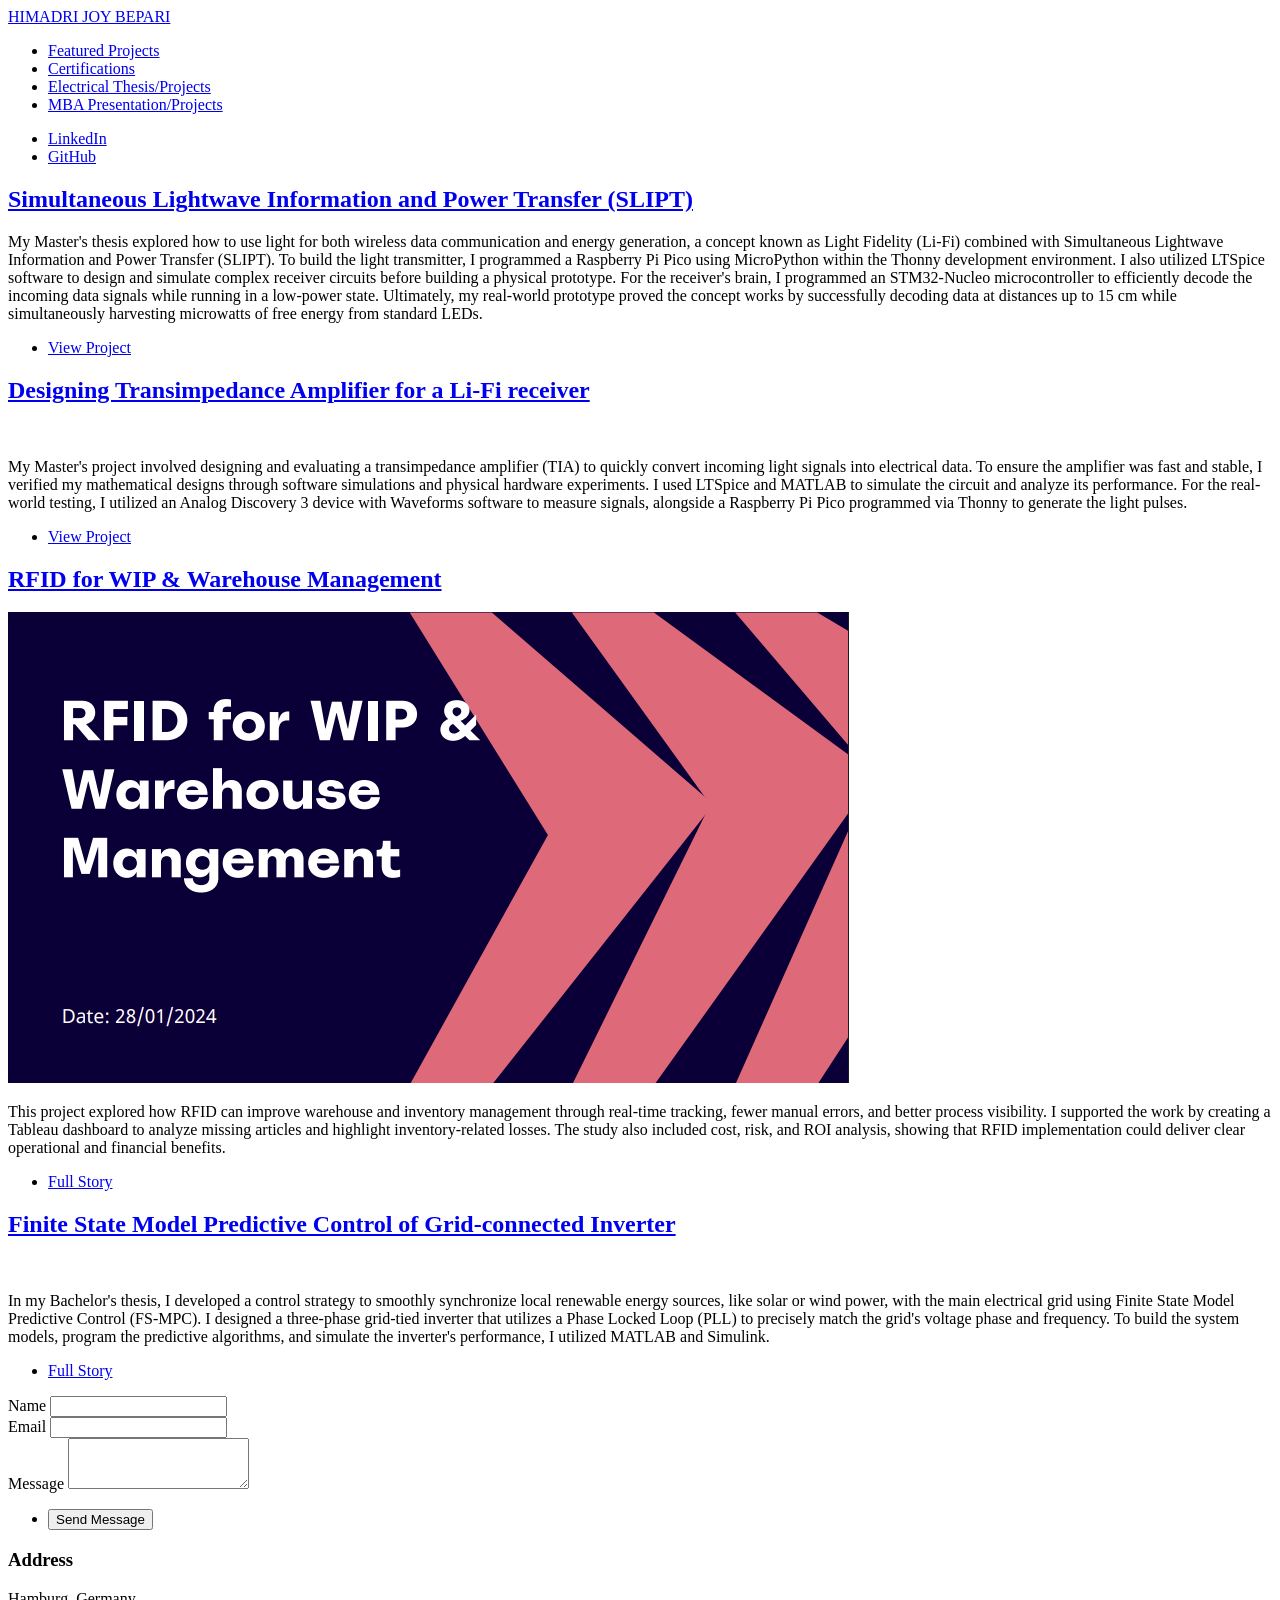
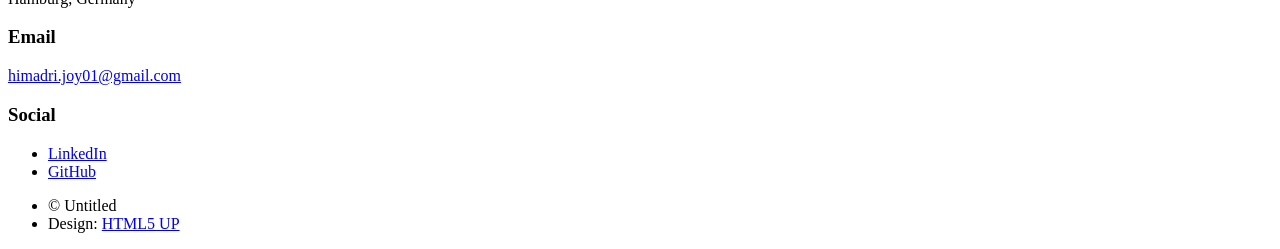
==== commit 617656f9: "updated MBA page" ====
--- a/electrical.html
+++ b/electrical.html
@@ -46,7 +46,7 @@
 										<h2><a href="https://github.com/HimJoy/Thesis/tree/main/LiFi%20Thesis">Simultaneous Lightwave Information and Power Transfer (SLIPT)<br />
 										</a></h2>
 									</header>
-									<a href="https://github.com/HimJoy/Thesis/tree/main/LiFi%20Thesis" class="image fit"><img src="images/lifi.png" alt="" /></a>My Master's thesis explored how to use light for both wireless data communication and energy generation, a concept known as Light Fidelity (Li-Fi) combined with Simultaneous Lightwave Information and Power Transfer (SLIPT).
+									<a href="https://github.com/HimJoy/Thesis/tree/main/LiFi%20Thesis" class="image fit"><img src="images/lifi_thesis_2.png" alt="" /></a>My Master's thesis explored how to use light for both wireless data communication and energy generation, a concept known as Light Fidelity (Li-Fi) combined with Simultaneous Lightwave Information and Power Transfer (SLIPT).
 										To build the light transmitter, I programmed a Raspberry Pi Pico using MicroPython within the Thonny development environment.
 										I also utilized LTSpice software to design and simulate complex receiver circuits before building a physical prototype.
 										For the receiver's brain, I programmed an STM32-Nucleo microcontroller to efficiently decode the incoming data signals while running in a low-power state.
@@ -57,11 +57,11 @@
 								</article>
 								<article>
 									<header>
-										<h2><a href="https://github.com/HimJoy/TIA_project#">Transimpedance Amplifier (TIA)<br />
+										<h2><a href="https://github.com/HimJoy/TIA_project#">Designing Transimpedance Amplifier for a Li-Fi receiver<br />
 										</a></h2>
 									</header>
-									<a href="https://github.com/HimJoy/TIA_project#" class="image fit"><img src="images/lifi.png" alt="" /></a>
-									<p>My Master's project involved designing and evaluating a transimpedance amplifier (TIA) for a Li-Fi receiver to quickly convert incoming light signals into electrical data.
+									<a href="https://github.com/HimJoy/TIA_project#" class="image fit"><img src="images/lifi_tia.png" alt="" /></a>
+									<p>My Master's project involved designing and evaluating a transimpedance amplifier (TIA) to quickly convert incoming light signals into electrical data.
  									 To ensure the amplifier was fast and stable, I verified my mathematical designs through software simulations and physical hardware experiments. I used LTSpice and MATLAB to simulate the circuit and analyze its performance.
 									 For the real-world testing, I utilized an Analog Discovery 3 device with Waveforms software to measure signals, alongside a Raspberry Pi Pico programmed via Thonny to generate the light pulses.</p>
 									<ul class="actions special">
@@ -71,7 +71,7 @@
 								<article>
 									<header>
 										
-										<h2><a href="https://github.com/HimJoy/RFID_new/tree/main">RFID Project<br />
+										<h2><a href="https://github.com/HimJoy/RFID_new/tree/main">RFID for WIP & Warehouse Management<br />
 										</a></h2>
 									</header>
 									<a href="https://github.com/HimJoy/RFID_new/tree/main" class="image fit"><img src="images/rfid.png" alt="" /></a>
@@ -83,13 +83,15 @@
 								<article>
 									<header>
 										
-										<h2><a href="https://github.com/HimJoy/Certifications/tree/main/python">Python Certifications<br />
+										<h2><a href="https://github.com/HimJoy/Bachelor_Thesis_MPL_inverter">Finite State Model Predictive Control of Grid-connected Inverter<br />
 										</a></h2>
 									</header>
-									<a href="https://github.com/HimJoy/Certifications/tree/main/python" class="image fit"><img src="images/python.png" alt="" /></a>
-									<p>Completed a set of Python certifications through DataCamp, covering introductory, intermediate, and pandas-focused learning paths. These courses strengthened my foundation in Python programming, data handling, and practical analysis workflows. Through this training, I developed skills in writing cleaner code, working with structured data, and applying Python to real-world analytical tasks.</p>
+									<a href="https://github.com/HimJoy/Bachelor_Thesis_MPL_inverter" class="image fit"><img src="images/mpc.png" alt="" /></a>
+									<p>In my Bachelor's thesis, I developed a control strategy to smoothly synchronize local renewable energy sources, like solar or wind power, with the main electrical grid using Finite State Model Predictive Control (FS-MPC).
+									I designed a three-phase grid-tied inverter that utilizes a Phase Locked Loop (PLL) to precisely match the grid's voltage phase and frequency.
+									To build the system models, program the predictive algorithms, and simulate the inverter's performance, I utilized MATLAB and Simulink.</p>
 									<ul class="actions special">
-										<li><a href="https://github.com/HimJoy/Certifications/tree/main/python" class="button">Full Story</a></li>
+										<li><a href="https://github.com/HimJoy/Bachelor_Thesis_MPL_inverter" class="button">Full Story</a></li>
 									</ul>
 								</article>
 							</section>
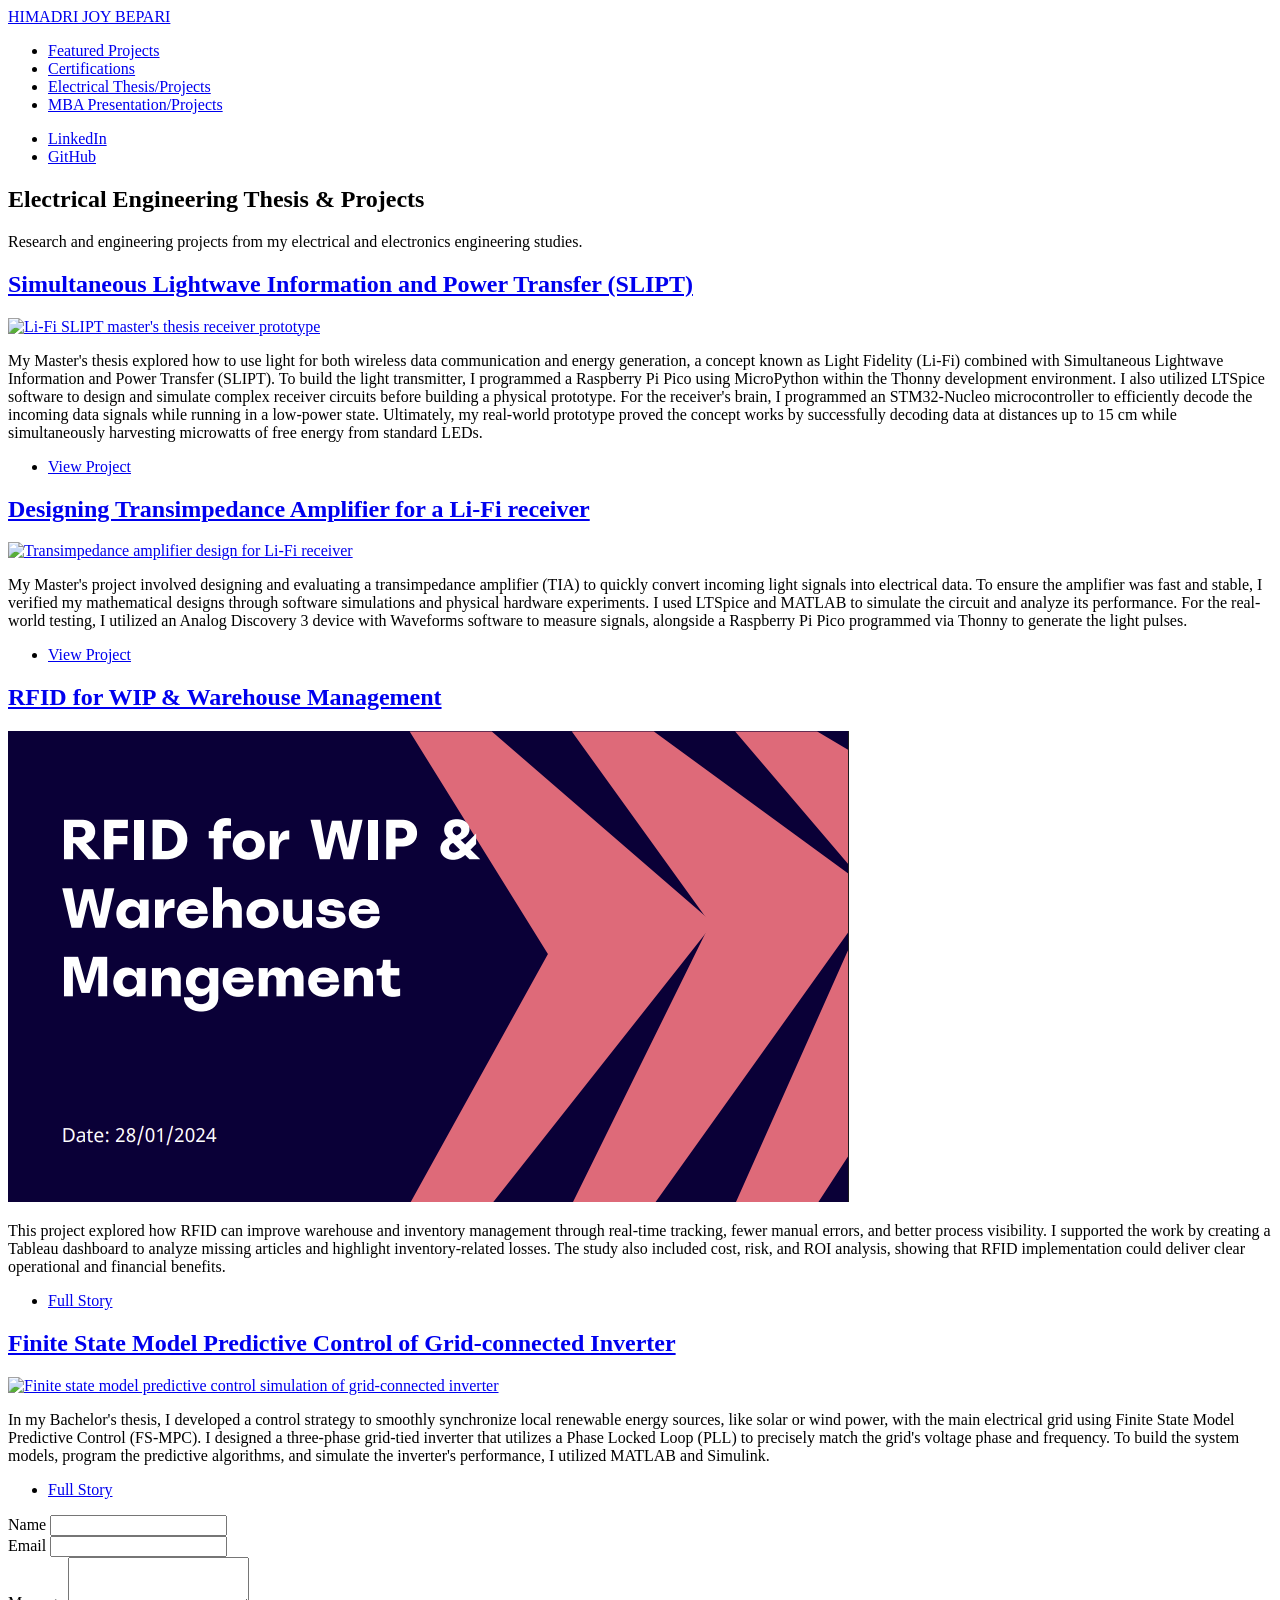
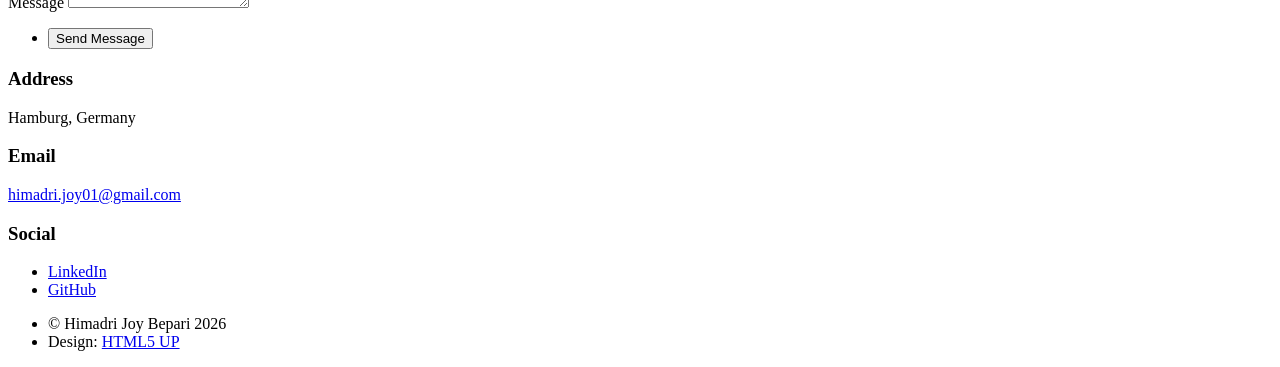
==== commit 4f54fdf4: "Fix content bugs across all pages: dedupe, dead links, missing metadata Removes the unfinished place" ====
--- a/electrical.html
+++ b/electrical.html
@@ -6,9 +6,10 @@
 -->
 <html>
 	<head>
-		<title>himadri joy bepari certifications</title>
+		<title>himadri joy bepari electrical engineering projects</title>
 		<meta charset="utf-8" />
-		<meta name="viewport" content="width=device-width, initial-scale=1, user-scalable=no" />
+		<meta name="viewport" content="width=device-width, initial-scale=1" />
+		<meta name="description" content="Electrical engineering thesis and projects by Himadri Joy Bepari, including Li-Fi/SLIPT research, RFID warehouse management, and grid-connected inverter control." />
 		<link rel="stylesheet" href="assets/css/main.css" />
 		<noscript><link rel="stylesheet" href="assets/css/noscript.css" /></noscript>
 	</head>
@@ -41,31 +42,36 @@
 
 						<!-- Posts -->
 							<section class="posts">
+								<header class="major">
+									<h1>Electrical Engineering Thesis &amp; Projects</h1>
+									<p>Research and engineering projects from my electrical and electronics engineering studies.</p>
+								</header>
 								<article>
 									<header>
 										<h2><a href="https://github.com/HimJoy/Thesis/tree/main/LiFi%20Thesis">Simultaneous Lightwave Information and Power Transfer (SLIPT)<br />
 										</a></h2>
 									</header>
-									<a href="https://github.com/HimJoy/Thesis/tree/main/LiFi%20Thesis" class="image fit"><img src="images/lifi_thesis_2.png" alt="" /></a>My Master's thesis explored how to use light for both wireless data communication and energy generation, a concept known as Light Fidelity (Li-Fi) combined with Simultaneous Lightwave Information and Power Transfer (SLIPT).
+									<a href="https://github.com/HimJoy/Thesis/tree/main/LiFi%20Thesis" class="image fit"><img src="images/lifi_thesis_2.png" alt="Li-Fi SLIPT master's thesis receiver prototype" /></a>
+									<p>My Master's thesis explored how to use light for both wireless data communication and energy generation, a concept known as Light Fidelity (Li-Fi) combined with Simultaneous Lightwave Information and Power Transfer (SLIPT).
 										To build the light transmitter, I programmed a Raspberry Pi Pico using MicroPython within the Thonny development environment.
 										I also utilized LTSpice software to design and simulate complex receiver circuits before building a physical prototype.
 										For the receiver's brain, I programmed an STM32-Nucleo microcontroller to efficiently decode the incoming data signals while running in a low-power state.
-										Ultimately, my real-world prototype proved the concept works by successfully decoding data at distances up to 15 cm while simultaneously harvesting microwatts of free energy from standard LEDs.
+										Ultimately, my real-world prototype proved the concept works by successfully decoding data at distances up to 15 cm while simultaneously harvesting microwatts of free energy from standard LEDs.</p>
 									<ul class="actions special">
 										<li><a href="https://github.com/HimJoy/Thesis/tree/main/LiFi%20Thesis" class="button">View Project</a></li>
 									</ul>
 								</article>
 								<article>
 									<header>
-										<h2><a href="https://github.com/HimJoy/TIA_project#">Designing Transimpedance Amplifier for a Li-Fi receiver<br />
+										<h2><a href="https://github.com/HimJoy/TIA_project">Designing Transimpedance Amplifier for a Li-Fi receiver<br />
 										</a></h2>
 									</header>
-									<a href="https://github.com/HimJoy/TIA_project#" class="image fit"><img src="images/lifi_tia.png" alt="" /></a>
+									<a href="https://github.com/HimJoy/TIA_project" class="image fit"><img src="images/lifi_tia.png" alt="Transimpedance amplifier design for Li-Fi receiver" /></a>
 									<p>My Master's project involved designing and evaluating a transimpedance amplifier (TIA) to quickly convert incoming light signals into electrical data.
  									 To ensure the amplifier was fast and stable, I verified my mathematical designs through software simulations and physical hardware experiments. I used LTSpice and MATLAB to simulate the circuit and analyze its performance.
 									 For the real-world testing, I utilized an Analog Discovery 3 device with Waveforms software to measure signals, alongside a Raspberry Pi Pico programmed via Thonny to generate the light pulses.</p>
 									<ul class="actions special">
-										<li><a href="https://github.com/HimJoy/TIA_project#" class="button">View Project</a></li>
+										<li><a href="https://github.com/HimJoy/TIA_project" class="button">View Project</a></li>
 									</ul>
 								</article>
 								<article>
@@ -74,7 +80,7 @@
 										<h2><a href="https://github.com/HimJoy/RFID_new/tree/main">RFID for WIP & Warehouse Management<br />
 										</a></h2>
 									</header>
-									<a href="https://github.com/HimJoy/RFID_new/tree/main" class="image fit"><img src="images/rfid.png" alt="" /></a>
+									<a href="https://github.com/HimJoy/RFID_new/tree/main" class="image fit"><img src="images/rfid.png" alt="Tableau dashboard for RFID-based warehouse and inventory management" /></a>
 									<p>This project explored how RFID can improve warehouse and inventory management through real-time tracking, fewer manual errors, and better process visibility. I supported the work by creating a Tableau dashboard to analyze missing articles and highlight inventory-related losses. The study also included cost, risk, and ROI analysis, showing that RFID implementation could deliver clear operational and financial benefits.</p>
 									<ul class="actions special">
 										<li><a href="https://github.com/HimJoy/RFID_new/tree/main" class="button">Full Story</a></li>
@@ -86,7 +92,7 @@
 										<h2><a href="https://github.com/HimJoy/Bachelor_Thesis_MPL_inverter">Finite State Model Predictive Control of Grid-connected Inverter<br />
 										</a></h2>
 									</header>
-									<a href="https://github.com/HimJoy/Bachelor_Thesis_MPL_inverter" class="image fit"><img src="images/mpc.png" alt="" /></a>
+									<a href="https://github.com/HimJoy/Bachelor_Thesis_MPL_inverter" class="image fit"><img src="images/mpc.png" alt="Finite state model predictive control simulation of grid-connected inverter" /></a>
 									<p>In my Bachelor's thesis, I developed a control strategy to smoothly synchronize local renewable energy sources, like solar or wind power, with the main electrical grid using Finite State Model Predictive Control (FS-MPC).
 									I designed a three-phase grid-tied inverter that utilizes a Phase Locked Loop (PLL) to precisely match the grid's voltage phase and frequency.
 									To build the system models, program the predictive algorithms, and simulate the inverter's performance, I utilized MATLAB and Simulink.</p>
@@ -95,6 +101,8 @@
 									</ul>
 								</article>
 							</section>
+
+						</div>
 
 				<!-- Footer -->
 					<footer id="footer">
@@ -141,7 +149,7 @@
 
 				<!-- Copyright -->
 					<div id="copyright">
-						<ul><li>&copy; Untitled</li><li>Design: <a href="https://html5up.net">HTML5 UP</a></li></ul>
+						<ul><li>&copy; Himadri Joy Bepari 2026</li><li>Design: <a href="https://html5up.net">HTML5 UP</a></li></ul>
 					</div>
 
 			</div>
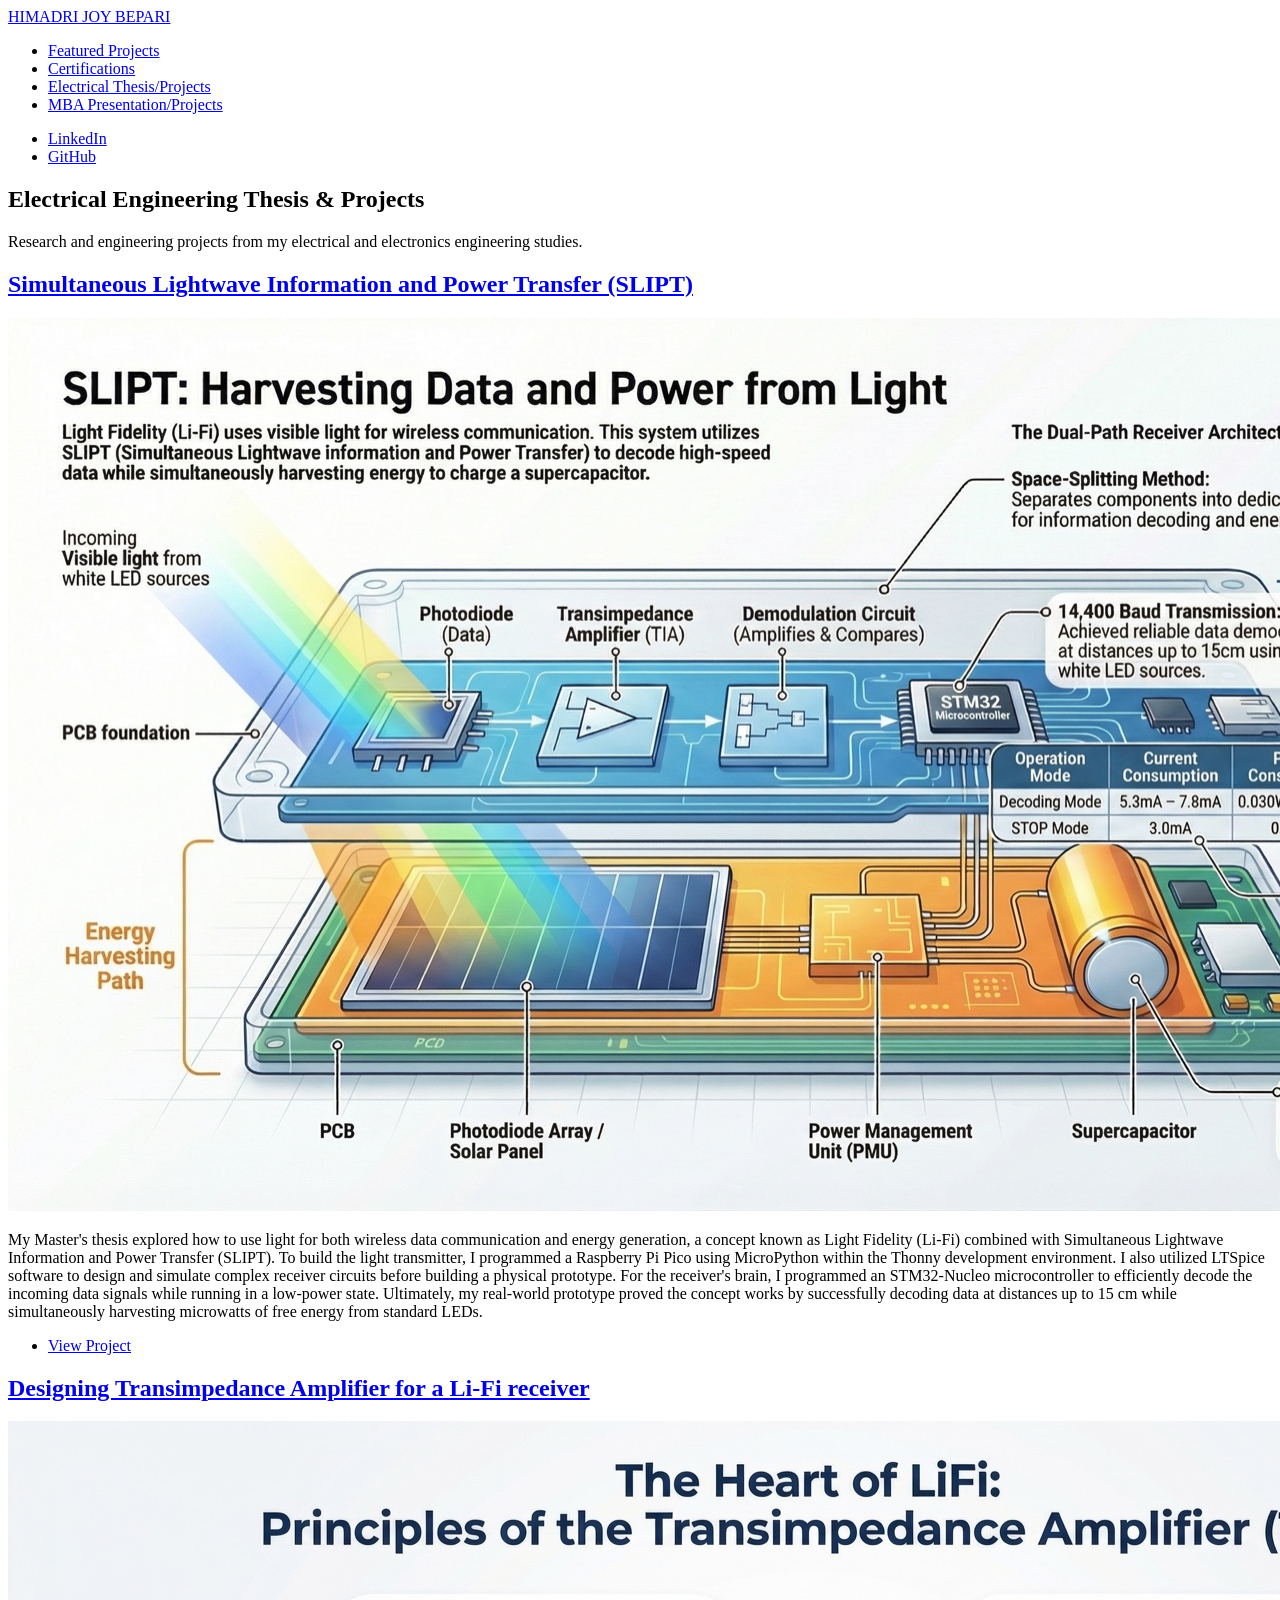
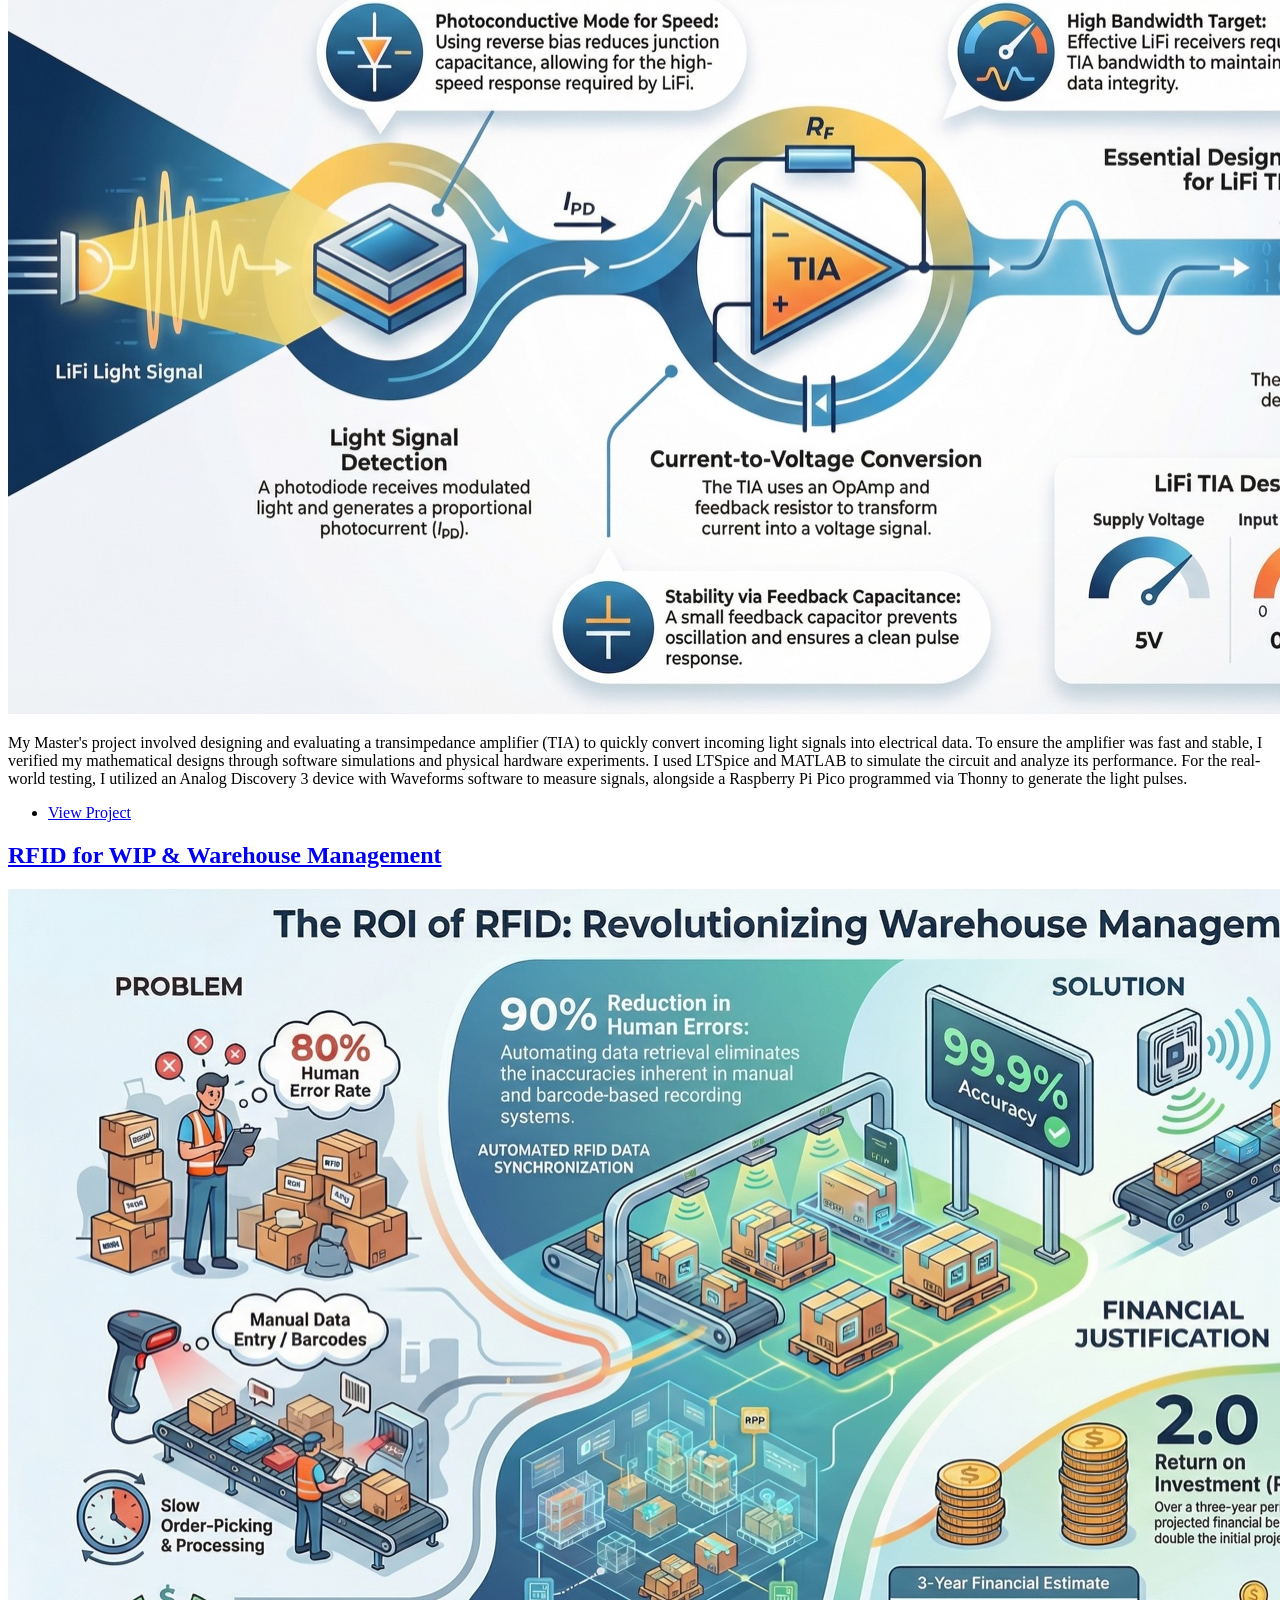
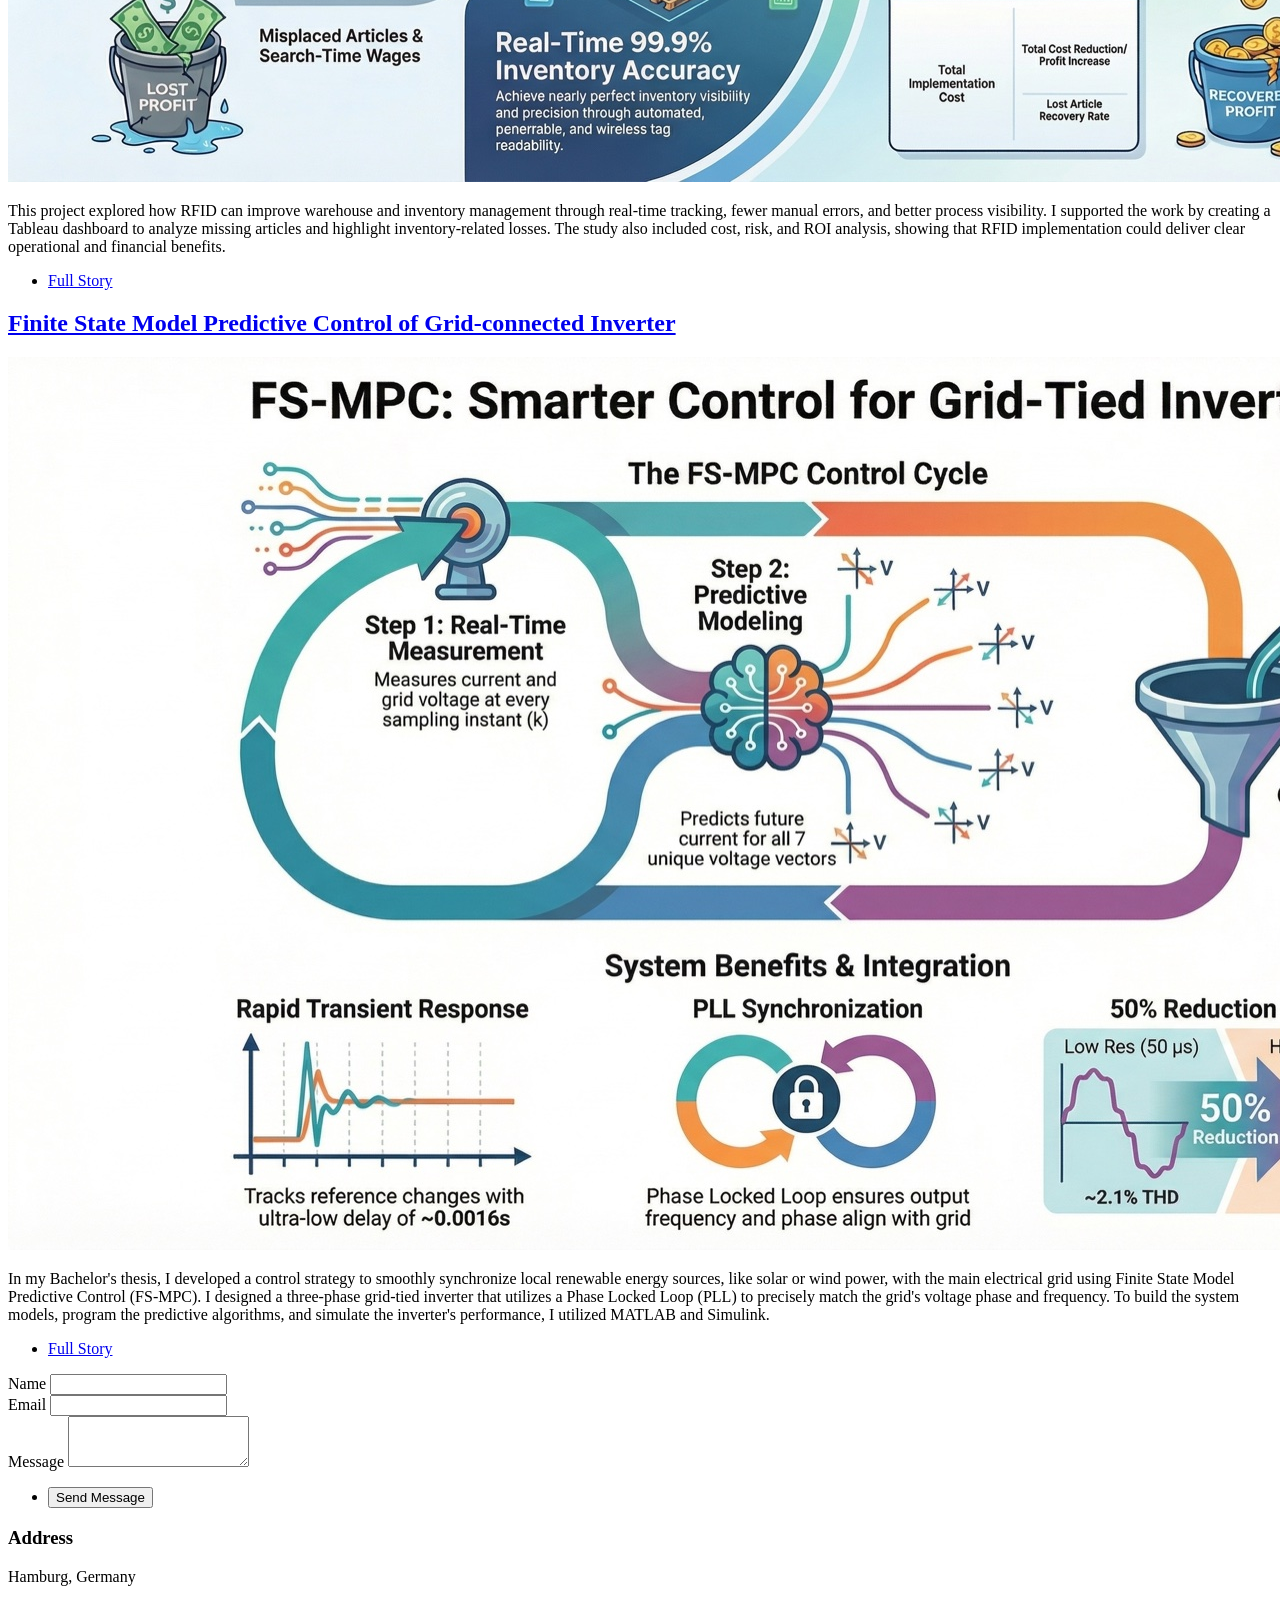
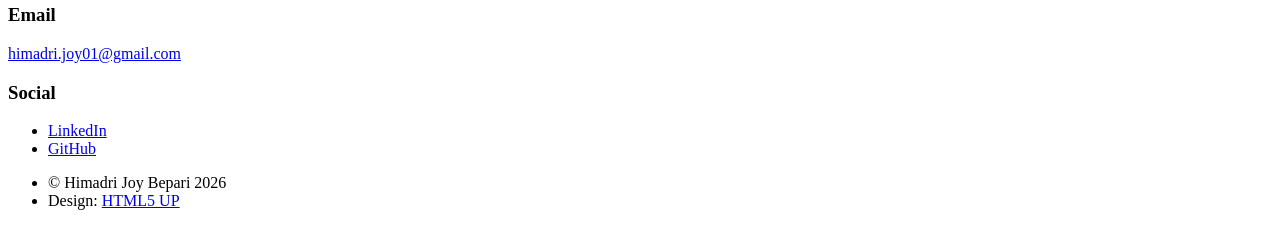
==== commit c45f7403: "Optimize images: compress oversized screenshots, remove orphaned assets Converts 13 raw screenshot P" ====
--- a/electrical.html
+++ b/electrical.html
@@ -51,7 +51,7 @@
 										<h2><a href="https://github.com/HimJoy/Thesis/tree/main/LiFi%20Thesis">Simultaneous Lightwave Information and Power Transfer (SLIPT)<br />
 										</a></h2>
 									</header>
-									<a href="https://github.com/HimJoy/Thesis/tree/main/LiFi%20Thesis" class="image fit"><img src="images/lifi_thesis_2.png" alt="Li-Fi SLIPT master's thesis receiver prototype" /></a>
+									<a href="https://github.com/HimJoy/Thesis/tree/main/LiFi%20Thesis" class="image fit"><img src="images/lifi_thesis_2.jpg" alt="Li-Fi SLIPT master's thesis receiver prototype" /></a>
 									<p>My Master's thesis explored how to use light for both wireless data communication and energy generation, a concept known as Light Fidelity (Li-Fi) combined with Simultaneous Lightwave Information and Power Transfer (SLIPT).
 										To build the light transmitter, I programmed a Raspberry Pi Pico using MicroPython within the Thonny development environment.
 										I also utilized LTSpice software to design and simulate complex receiver circuits before building a physical prototype.
@@ -66,7 +66,7 @@
 										<h2><a href="https://github.com/HimJoy/TIA_project">Designing Transimpedance Amplifier for a Li-Fi receiver<br />
 										</a></h2>
 									</header>
-									<a href="https://github.com/HimJoy/TIA_project" class="image fit"><img src="images/lifi_tia.png" alt="Transimpedance amplifier design for Li-Fi receiver" /></a>
+									<a href="https://github.com/HimJoy/TIA_project" class="image fit"><img src="images/lifi_tia.jpg" alt="Transimpedance amplifier design for Li-Fi receiver" /></a>
 									<p>My Master's project involved designing and evaluating a transimpedance amplifier (TIA) to quickly convert incoming light signals into electrical data.
  									 To ensure the amplifier was fast and stable, I verified my mathematical designs through software simulations and physical hardware experiments. I used LTSpice and MATLAB to simulate the circuit and analyze its performance.
 									 For the real-world testing, I utilized an Analog Discovery 3 device with Waveforms software to measure signals, alongside a Raspberry Pi Pico programmed via Thonny to generate the light pulses.</p>
@@ -80,7 +80,7 @@
 										<h2><a href="https://github.com/HimJoy/RFID_new/tree/main">RFID for WIP & Warehouse Management<br />
 										</a></h2>
 									</header>
-									<a href="https://github.com/HimJoy/RFID_new/tree/main" class="image fit"><img src="images/rfid.png" alt="Tableau dashboard for RFID-based warehouse and inventory management" /></a>
+									<a href="https://github.com/HimJoy/RFID_new/tree/main" class="image fit"><img src="images/rfid.jpg" alt="Tableau dashboard for RFID-based warehouse and inventory management" /></a>
 									<p>This project explored how RFID can improve warehouse and inventory management through real-time tracking, fewer manual errors, and better process visibility. I supported the work by creating a Tableau dashboard to analyze missing articles and highlight inventory-related losses. The study also included cost, risk, and ROI analysis, showing that RFID implementation could deliver clear operational and financial benefits.</p>
 									<ul class="actions special">
 										<li><a href="https://github.com/HimJoy/RFID_new/tree/main" class="button">Full Story</a></li>
@@ -92,7 +92,7 @@
 										<h2><a href="https://github.com/HimJoy/Bachelor_Thesis_MPL_inverter">Finite State Model Predictive Control of Grid-connected Inverter<br />
 										</a></h2>
 									</header>
-									<a href="https://github.com/HimJoy/Bachelor_Thesis_MPL_inverter" class="image fit"><img src="images/mpc.png" alt="Finite state model predictive control simulation of grid-connected inverter" /></a>
+									<a href="https://github.com/HimJoy/Bachelor_Thesis_MPL_inverter" class="image fit"><img src="images/mpc.jpg" alt="Finite state model predictive control simulation of grid-connected inverter" /></a>
 									<p>In my Bachelor's thesis, I developed a control strategy to smoothly synchronize local renewable energy sources, like solar or wind power, with the main electrical grid using Finite State Model Predictive Control (FS-MPC).
 									I designed a three-phase grid-tied inverter that utilizes a Phase Locked Loop (PLL) to precisely match the grid's voltage phase and frequency.
 									To build the system models, program the predictive algorithms, and simulate the inverter's performance, I utilized MATLAB and Simulink.</p>
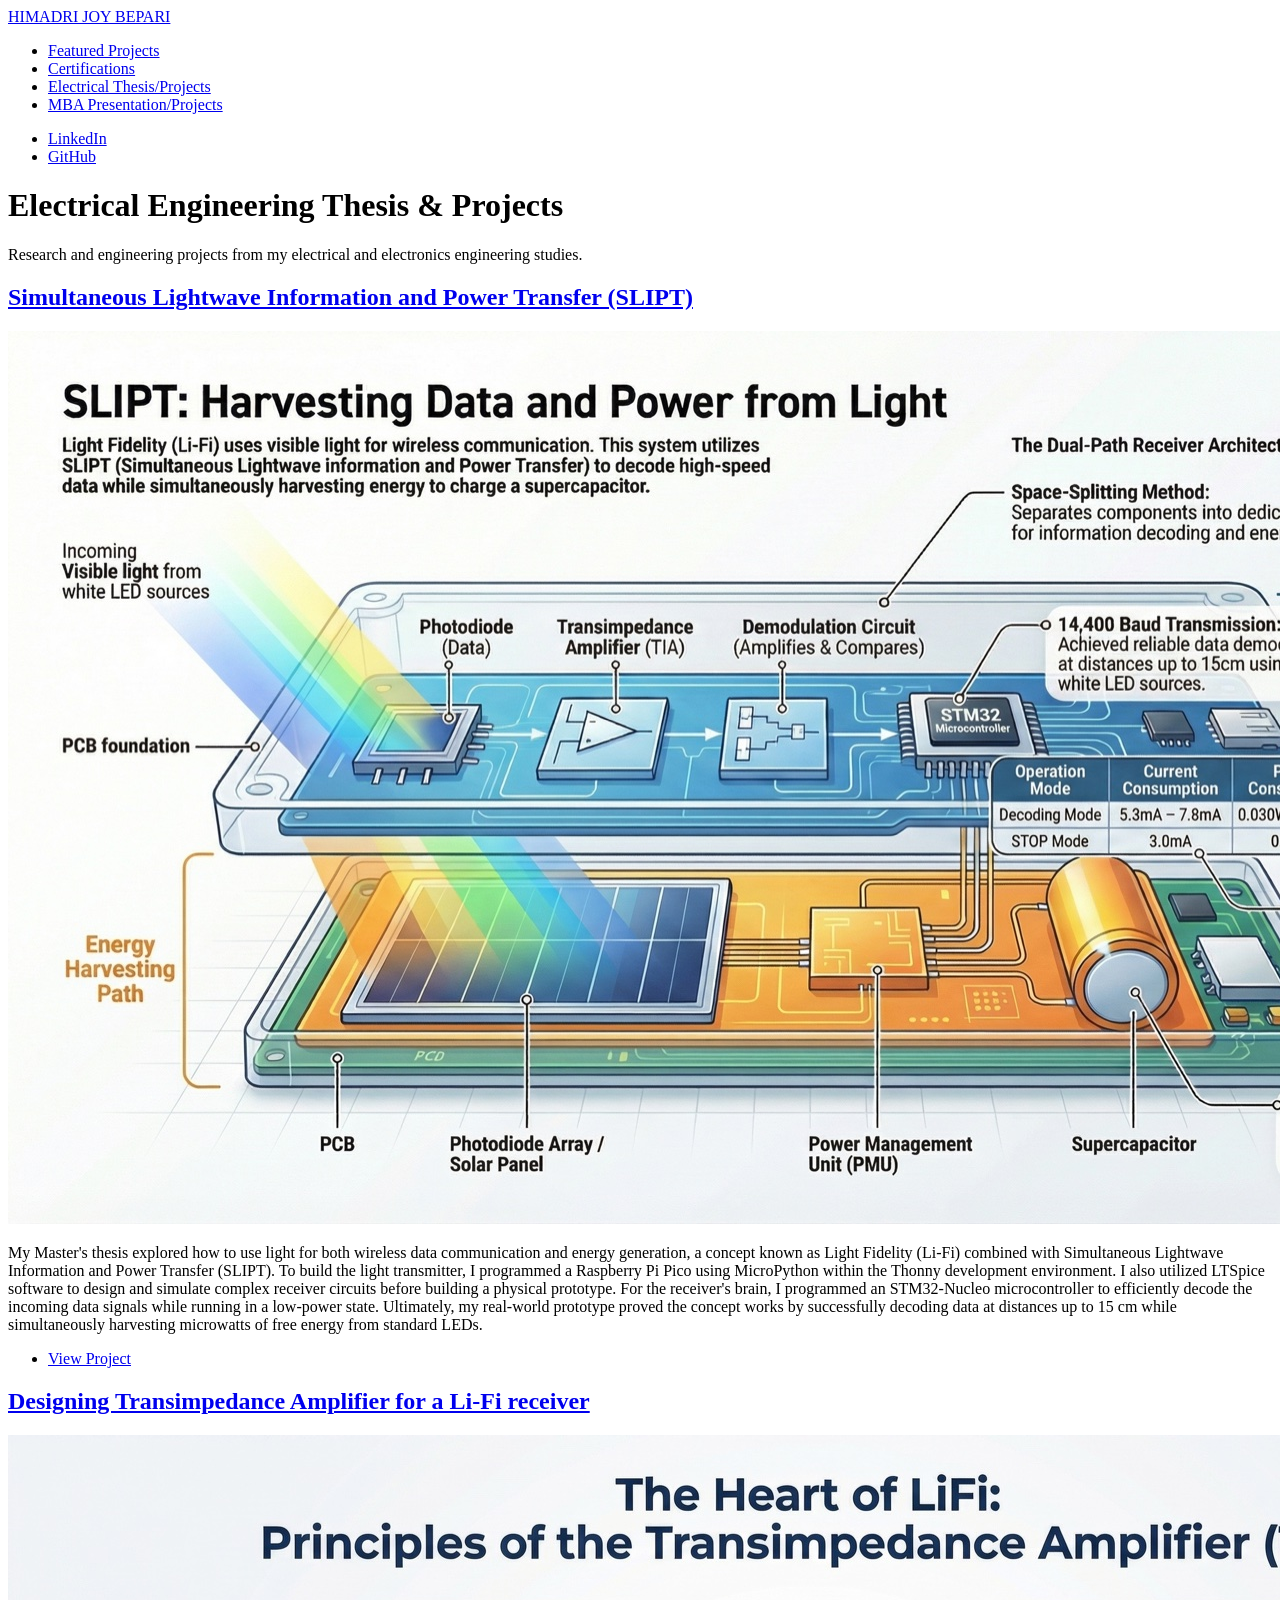
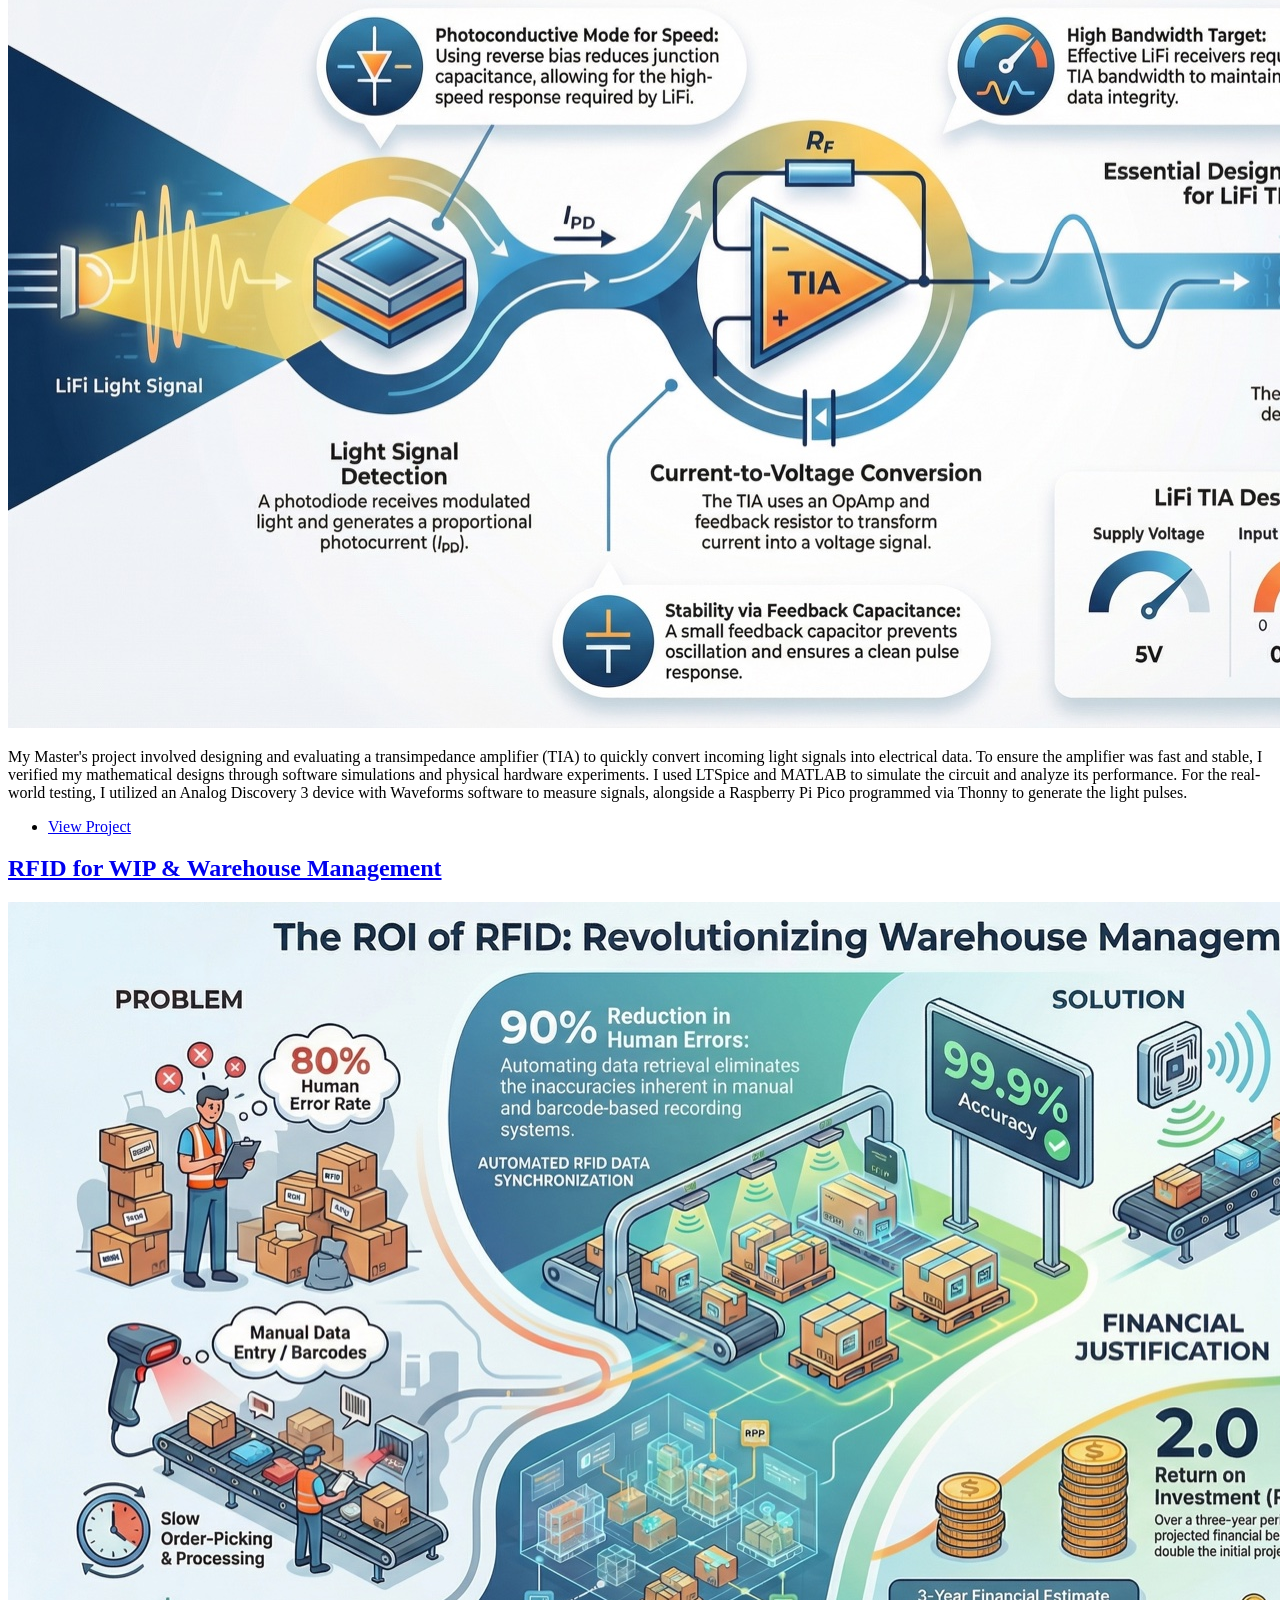
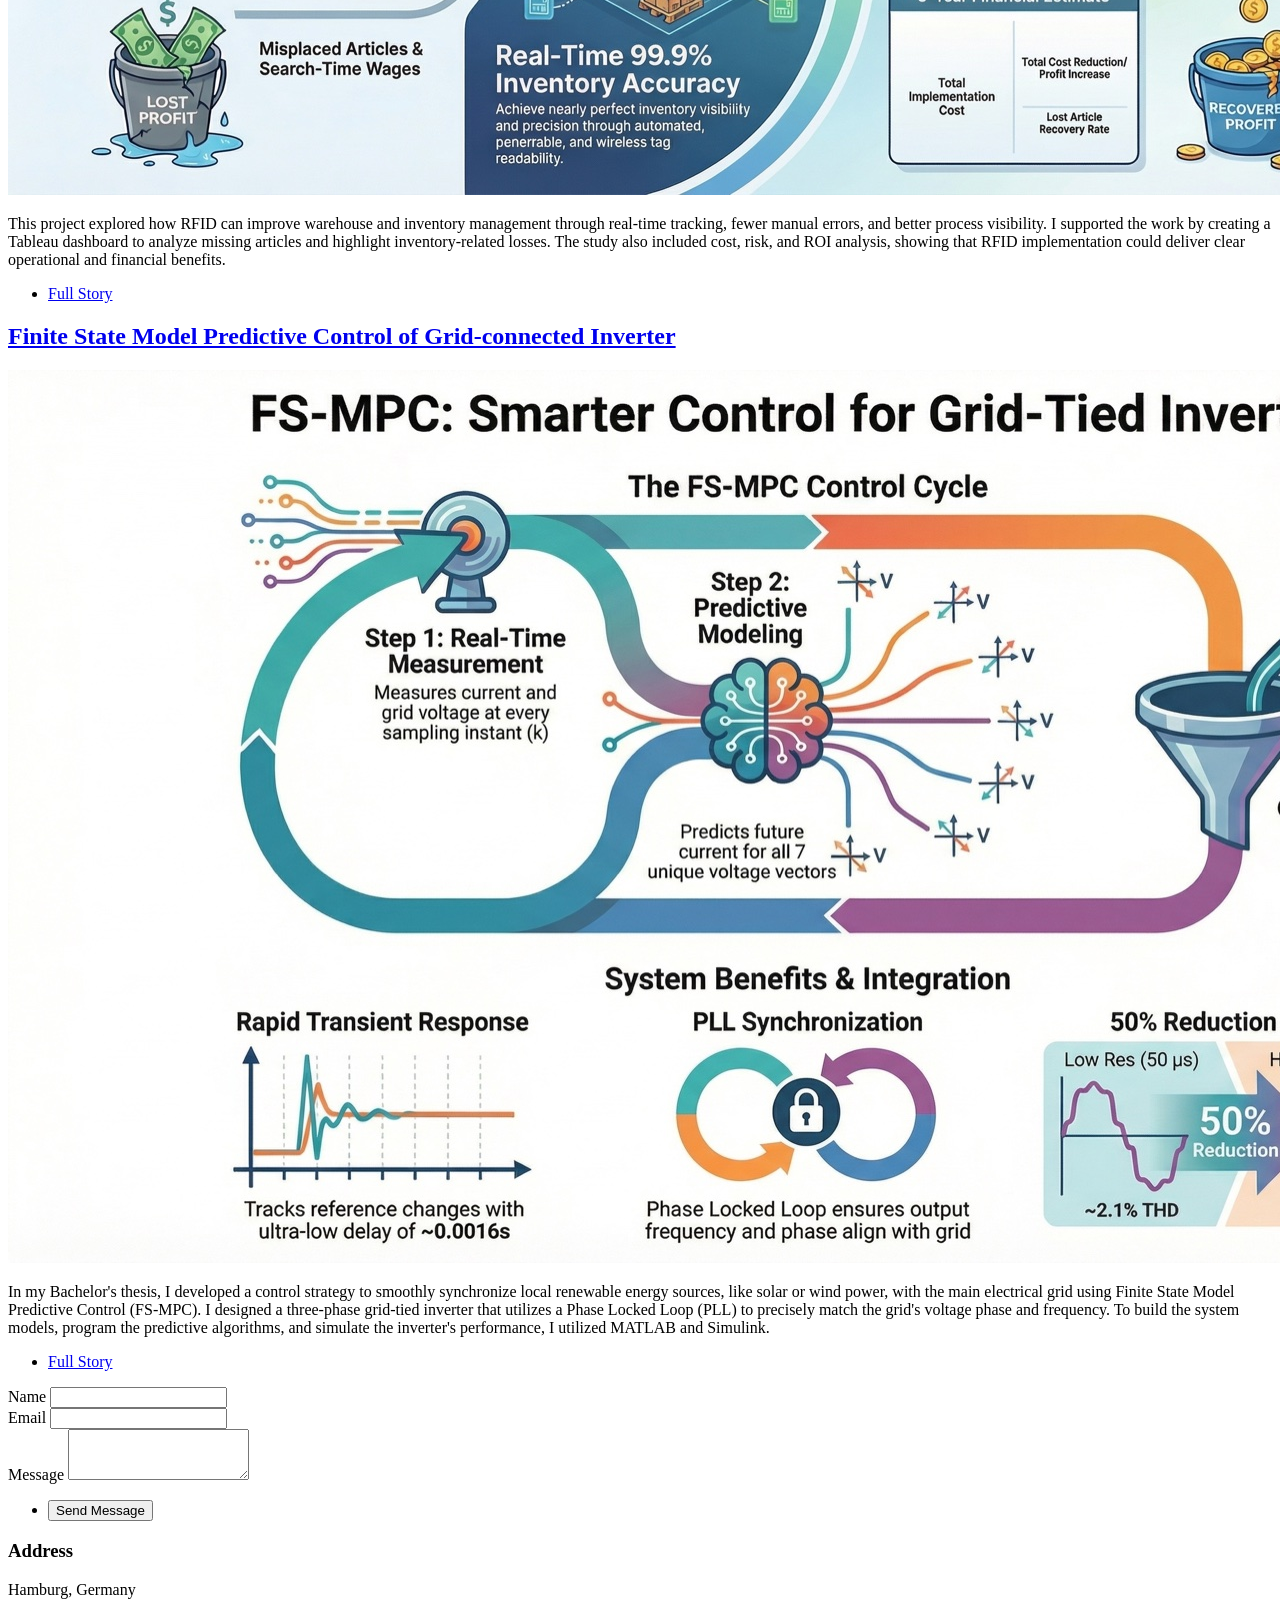
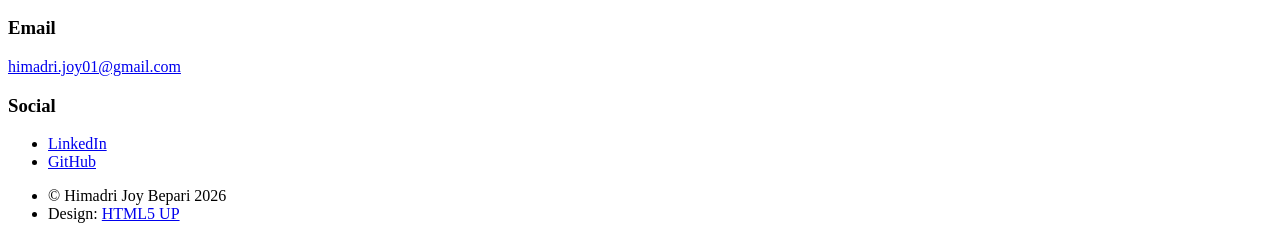
==== commit 9c301e02: "Fix page-heading layout bug on Certifications/MBA/Electrical pages The <header class="major"> h1 blo" ====
--- a/electrical.html
+++ b/electrical.html
@@ -10,6 +10,11 @@
 		<meta charset="utf-8" />
 		<meta name="viewport" content="width=device-width, initial-scale=1" />
 		<meta name="description" content="Electrical engineering thesis and projects by Himadri Joy Bepari, including Li-Fi/SLIPT research, RFID warehouse management, and grid-connected inverter control." />
+		<meta property="og:title" content="Electrical Engineering Thesis &amp; Projects — Himadri Joy Bepari" />
+		<meta property="og:description" content="Electrical engineering thesis and projects by Himadri Joy Bepari, including Li-Fi/SLIPT research, RFID warehouse management, and grid-connected inverter control." />
+		<meta property="og:type" content="website" />
+		<meta property="og:url" content="https://himjoy.github.io/joyport.github.io/electrical.html" />
+		<meta property="og:image" content="https://himjoy.github.io/joyport.github.io/images/lifi_thesis_2.jpg" />
 		<link rel="stylesheet" href="assets/css/main.css" />
 		<noscript><link rel="stylesheet" href="assets/css/noscript.css" /></noscript>
 	</head>
@@ -40,12 +45,13 @@
 				<!-- Main -->
 					<div id="main">
 
+						<header class="major">
+							<h1>Electrical Engineering Thesis &amp; Projects</h1>
+							<p>Research and engineering projects from my electrical and electronics engineering studies.</p>
+						</header>
+
 						<!-- Posts -->
 							<section class="posts">
-								<header class="major">
-									<h1>Electrical Engineering Thesis &amp; Projects</h1>
-									<p>Research and engineering projects from my electrical and electronics engineering studies.</p>
-								</header>
 								<article>
 									<header>
 										<h2><a href="https://github.com/HimJoy/Thesis/tree/main/LiFi%20Thesis">Simultaneous Lightwave Information and Power Transfer (SLIPT)<br />
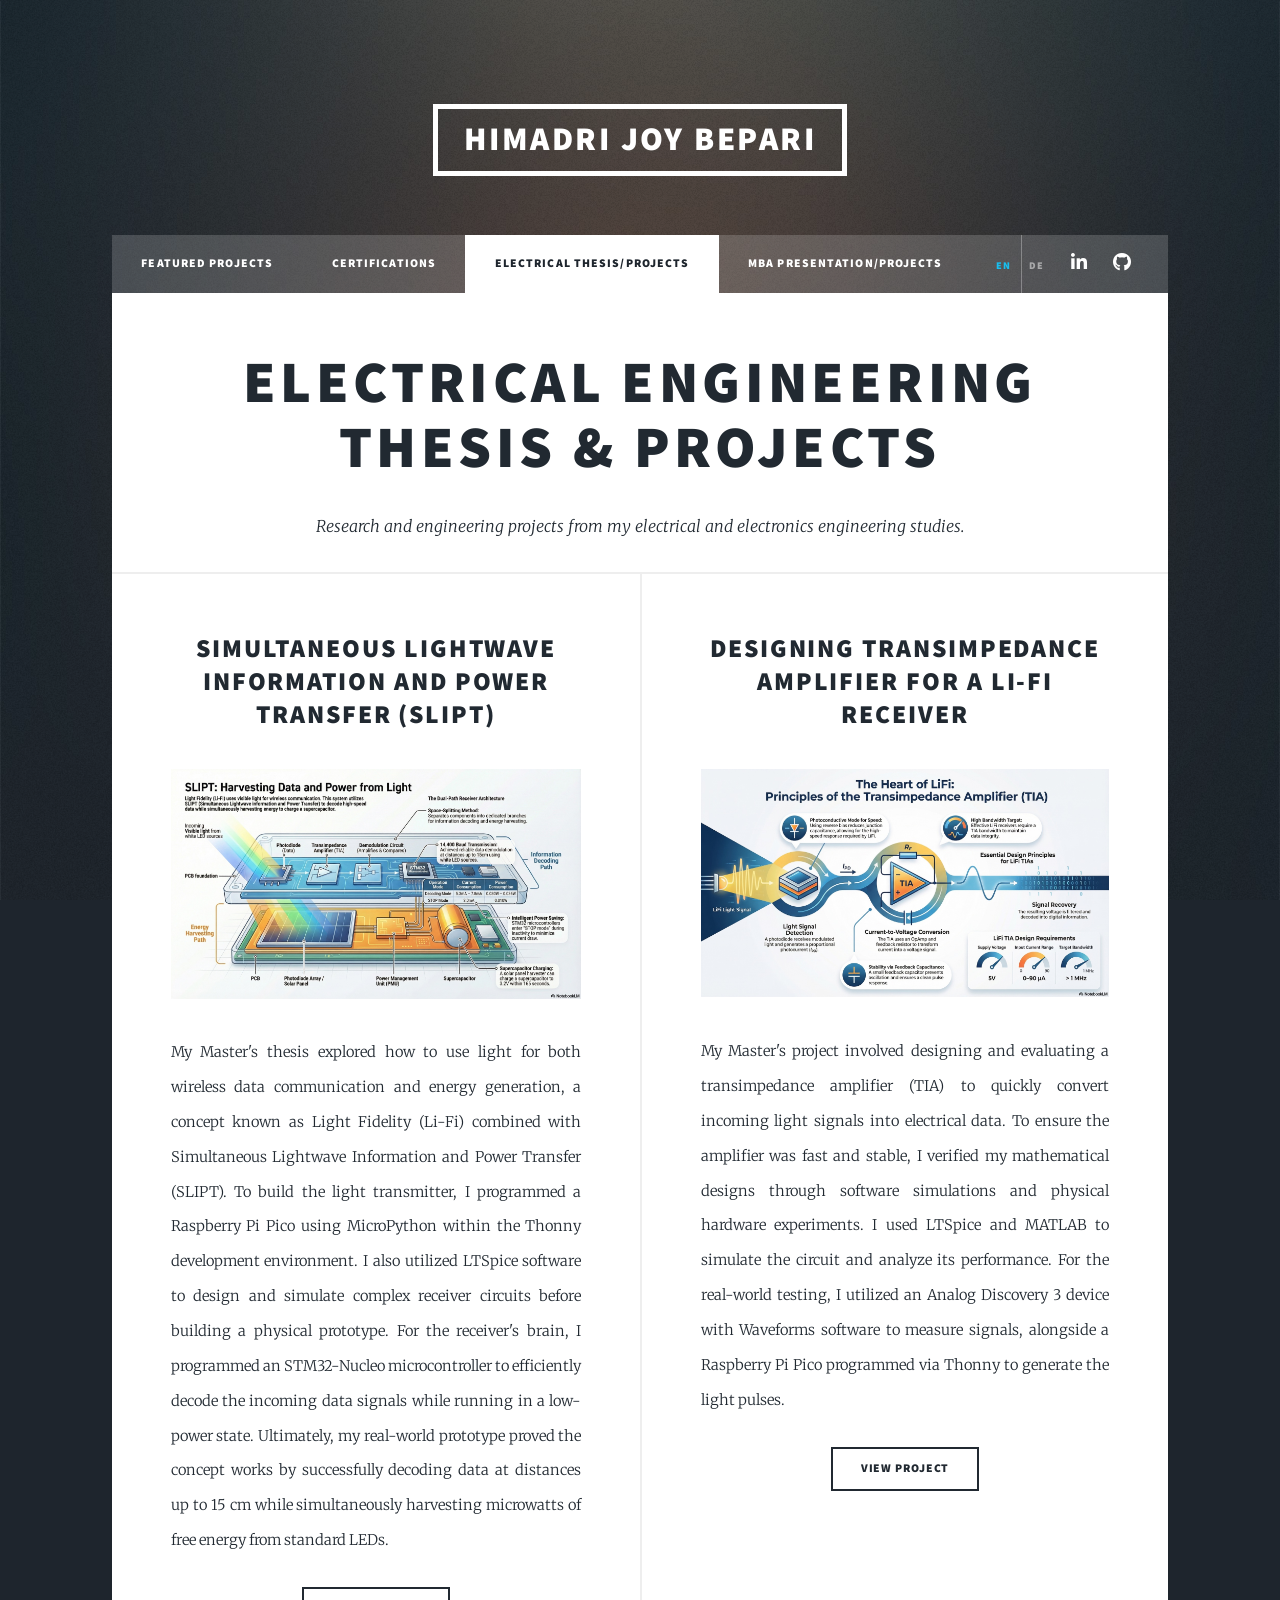
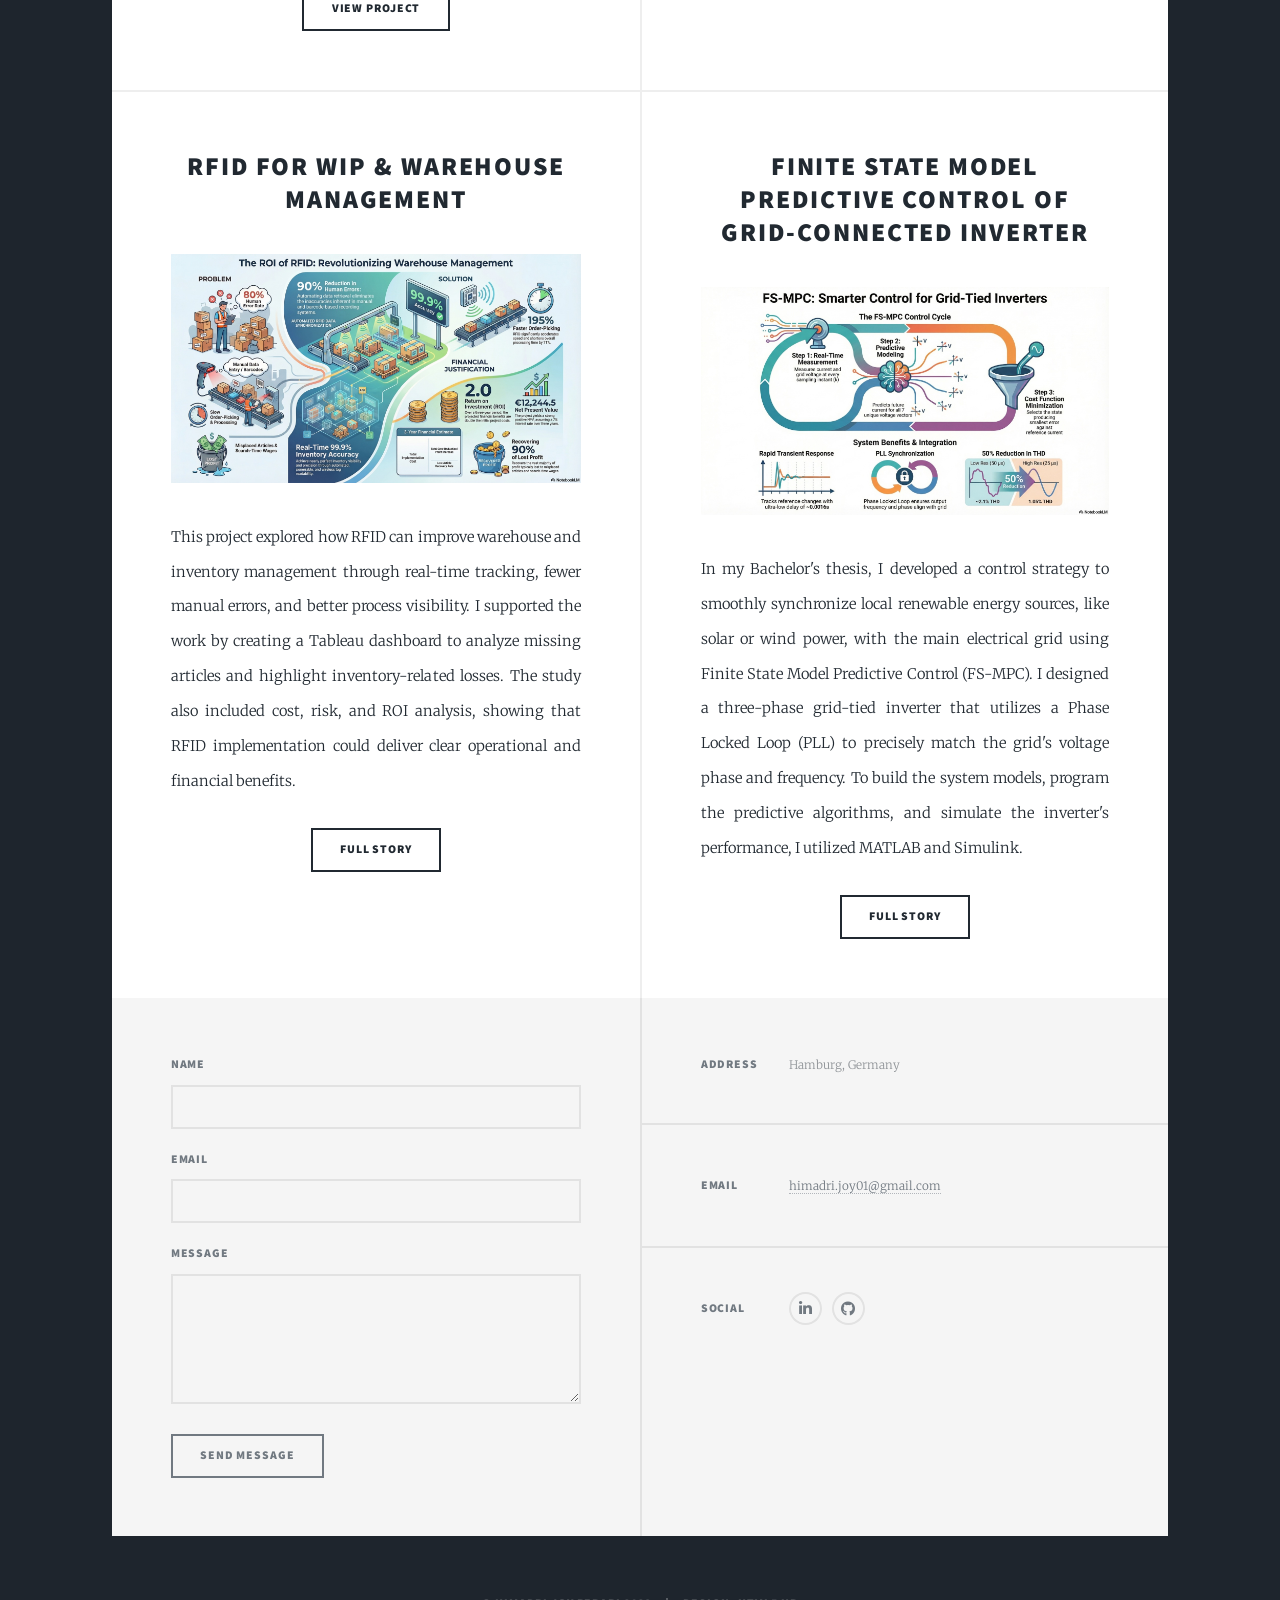
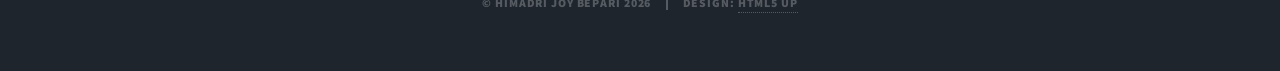
==== commit d3d4b478: "Add EN/DE language toggle to all pages Introduces a shared, dependency-free assets/js/i18n.js engine" ====
--- a/electrical.html
+++ b/electrical.html
@@ -4,7 +4,7 @@
 	html5up.net | @ajlkn
 	Free for personal and commercial use under the CCA 3.0 license (html5up.net/license)
 -->
-<html>
+<html lang="en">
 	<head>
 		<title>himadri joy bepari electrical engineering projects</title>
 		<meta charset="utf-8" />
@@ -31,10 +31,14 @@
 				<!-- Nav -->
 					<nav id="nav">
 						<ul class="links">
-							<li><a href="index.html">Featured Projects</a></li>
-							<li><a href="generic.html">Certifications</a></li>
-							<li class="active"><a href="electrical.html">Electrical Thesis/Projects</a></li>
-							<li><a href="mba.html">MBA Presentation/Projects</a></li>
+							<li><a href="index.html" data-i18n="nav_projects">Featured Projects</a></li>
+							<li><a href="generic.html" data-i18n="nav_certs">Certifications</a></li>
+							<li class="active"><a href="electrical.html" data-i18n="nav_electrical">Electrical Thesis/Projects</a></li>
+							<li><a href="mba.html" data-i18n="nav_mba">MBA Presentation/Projects</a></li>
+						</ul>
+						<ul class="lang-toggle">
+							<li><a href="#" data-lang-btn="en" onclick="setLang('en');return false;">EN</a></li>
+							<li><a href="#" data-lang-btn="de" onclick="setLang('de');return false;">DE</a></li>
 						</ul>
 						<ul class="icons">
 							<li><a href="https://www.linkedin.com/in/himadri-joy/" class="icon brands fa-linkedin-in"><span class="label">LinkedIn</span></a></li>
@@ -46,64 +50,56 @@
 					<div id="main">
 
 						<header class="major">
-							<h1>Electrical Engineering Thesis &amp; Projects</h1>
-							<p>Research and engineering projects from my electrical and electronics engineering studies.</p>
+							<h1 data-i18n="page_h1">Electrical Engineering Thesis &amp; Projects</h1>
+							<p data-i18n="page_tagline">Research and engineering projects from my electrical and electronics engineering studies.</p>
 						</header>
 
 						<!-- Posts -->
 							<section class="posts">
 								<article>
 									<header>
-										<h2><a href="https://github.com/HimJoy/Thesis/tree/main/LiFi%20Thesis">Simultaneous Lightwave Information and Power Transfer (SLIPT)<br />
+										<h2><a href="https://github.com/HimJoy/Thesis/tree/main/LiFi%20Thesis"><span data-i18n="e1_title">Simultaneous Lightwave Information and Power Transfer (SLIPT)</span><br />
 										</a></h2>
 									</header>
 									<a href="https://github.com/HimJoy/Thesis/tree/main/LiFi%20Thesis" class="image fit"><img src="images/lifi_thesis_2.jpg" alt="Li-Fi SLIPT master's thesis receiver prototype" /></a>
-									<p>My Master's thesis explored how to use light for both wireless data communication and energy generation, a concept known as Light Fidelity (Li-Fi) combined with Simultaneous Lightwave Information and Power Transfer (SLIPT).
-										To build the light transmitter, I programmed a Raspberry Pi Pico using MicroPython within the Thonny development environment.
-										I also utilized LTSpice software to design and simulate complex receiver circuits before building a physical prototype.
-										For the receiver's brain, I programmed an STM32-Nucleo microcontroller to efficiently decode the incoming data signals while running in a low-power state.
-										Ultimately, my real-world prototype proved the concept works by successfully decoding data at distances up to 15 cm while simultaneously harvesting microwatts of free energy from standard LEDs.</p>
+									<p data-i18n="e1_desc">My Master's thesis explored how to use light for both wireless data communication and energy generation, a concept known as Light Fidelity (Li-Fi) combined with Simultaneous Lightwave Information and Power Transfer (SLIPT). To build the light transmitter, I programmed a Raspberry Pi Pico using MicroPython within the Thonny development environment. I also utilized LTSpice software to design and simulate complex receiver circuits before building a physical prototype. For the receiver's brain, I programmed an STM32-Nucleo microcontroller to efficiently decode the incoming data signals while running in a low-power state. Ultimately, my real-world prototype proved the concept works by successfully decoding data at distances up to 15 cm while simultaneously harvesting microwatts of free energy from standard LEDs.</p>
 									<ul class="actions special">
-										<li><a href="https://github.com/HimJoy/Thesis/tree/main/LiFi%20Thesis" class="button">View Project</a></li>
+										<li><a href="https://github.com/HimJoy/Thesis/tree/main/LiFi%20Thesis" class="button" data-i18n="btn_view">View Project</a></li>
 									</ul>
 								</article>
 								<article>
 									<header>
-										<h2><a href="https://github.com/HimJoy/TIA_project">Designing Transimpedance Amplifier for a Li-Fi receiver<br />
+										<h2><a href="https://github.com/HimJoy/TIA_project"><span data-i18n="e2_title">Designing Transimpedance Amplifier for a Li-Fi receiver</span><br />
 										</a></h2>
 									</header>
 									<a href="https://github.com/HimJoy/TIA_project" class="image fit"><img src="images/lifi_tia.jpg" alt="Transimpedance amplifier design for Li-Fi receiver" /></a>
-									<p>My Master's project involved designing and evaluating a transimpedance amplifier (TIA) to quickly convert incoming light signals into electrical data.
- 									 To ensure the amplifier was fast and stable, I verified my mathematical designs through software simulations and physical hardware experiments. I used LTSpice and MATLAB to simulate the circuit and analyze its performance.
-									 For the real-world testing, I utilized an Analog Discovery 3 device with Waveforms software to measure signals, alongside a Raspberry Pi Pico programmed via Thonny to generate the light pulses.</p>
+									<p data-i18n="e2_desc">My Master's project involved designing and evaluating a transimpedance amplifier (TIA) to quickly convert incoming light signals into electrical data. To ensure the amplifier was fast and stable, I verified my mathematical designs through software simulations and physical hardware experiments. I used LTSpice and MATLAB to simulate the circuit and analyze its performance. For the real-world testing, I utilized an Analog Discovery 3 device with Waveforms software to measure signals, alongside a Raspberry Pi Pico programmed via Thonny to generate the light pulses.</p>
 									<ul class="actions special">
-										<li><a href="https://github.com/HimJoy/TIA_project" class="button">View Project</a></li>
+										<li><a href="https://github.com/HimJoy/TIA_project" class="button" data-i18n="btn_view">View Project</a></li>
 									</ul>
 								</article>
 								<article>
 									<header>
 										
-										<h2><a href="https://github.com/HimJoy/RFID_new/tree/main">RFID for WIP & Warehouse Management<br />
+										<h2><a href="https://github.com/HimJoy/RFID_new/tree/main"><span data-i18n="e3_title">RFID for WIP &amp; Warehouse Management</span><br />
 										</a></h2>
 									</header>
 									<a href="https://github.com/HimJoy/RFID_new/tree/main" class="image fit"><img src="images/rfid.jpg" alt="Tableau dashboard for RFID-based warehouse and inventory management" /></a>
-									<p>This project explored how RFID can improve warehouse and inventory management through real-time tracking, fewer manual errors, and better process visibility. I supported the work by creating a Tableau dashboard to analyze missing articles and highlight inventory-related losses. The study also included cost, risk, and ROI analysis, showing that RFID implementation could deliver clear operational and financial benefits.</p>
+									<p data-i18n="rfid_desc">This project explored how RFID can improve warehouse and inventory management through real-time tracking, fewer manual errors, and better process visibility. I supported the work by creating a Tableau dashboard to analyze missing articles and highlight inventory-related losses. The study also included cost, risk, and ROI analysis, showing that RFID implementation could deliver clear operational and financial benefits.</p>
 									<ul class="actions special">
-										<li><a href="https://github.com/HimJoy/RFID_new/tree/main" class="button">Full Story</a></li>
+										<li><a href="https://github.com/HimJoy/RFID_new/tree/main" class="button" data-i18n="btn_full">Full Story</a></li>
 									</ul>
 								</article>
 								<article>
 									<header>
 										
-										<h2><a href="https://github.com/HimJoy/Bachelor_Thesis_MPL_inverter">Finite State Model Predictive Control of Grid-connected Inverter<br />
+										<h2><a href="https://github.com/HimJoy/Bachelor_Thesis_MPL_inverter"><span data-i18n="e4_title">Finite State Model Predictive Control of Grid-connected Inverter</span><br />
 										</a></h2>
 									</header>
 									<a href="https://github.com/HimJoy/Bachelor_Thesis_MPL_inverter" class="image fit"><img src="images/mpc.jpg" alt="Finite state model predictive control simulation of grid-connected inverter" /></a>
-									<p>In my Bachelor's thesis, I developed a control strategy to smoothly synchronize local renewable energy sources, like solar or wind power, with the main electrical grid using Finite State Model Predictive Control (FS-MPC).
-									I designed a three-phase grid-tied inverter that utilizes a Phase Locked Loop (PLL) to precisely match the grid's voltage phase and frequency.
-									To build the system models, program the predictive algorithms, and simulate the inverter's performance, I utilized MATLAB and Simulink.</p>
+									<p data-i18n="e4_desc">In my Bachelor's thesis, I developed a control strategy to smoothly synchronize local renewable energy sources, like solar or wind power, with the main electrical grid using Finite State Model Predictive Control (FS-MPC). I designed a three-phase grid-tied inverter that utilizes a Phase Locked Loop (PLL) to precisely match the grid's voltage phase and frequency. To build the system models, program the predictive algorithms, and simulate the inverter's performance, I utilized MATLAB and Simulink.</p>
 									<ul class="actions special">
-										<li><a href="https://github.com/HimJoy/Bachelor_Thesis_MPL_inverter" class="button">Full Story</a></li>
+										<li><a href="https://github.com/HimJoy/Bachelor_Thesis_MPL_inverter" class="button" data-i18n="btn_full">Full Story</a></li>
 									</ul>
 								</article>
 							</section>
@@ -116,35 +112,35 @@
 							<form method="post" action="#">
 								<div class="fields">
 									<div class="field">
-										<label for="name">Name</label>
+										<label for="name" data-i18n="form_name">Name</label>
 										<input type="text" name="name" id="name" />
 									</div>
 									<div class="field">
-										<label for="email">Email</label>
+										<label for="email" data-i18n="form_email">Email</label>
 										<input type="text" name="email" id="email" />
 									</div>
 									<div class="field">
-										<label for="message">Message</label>
+										<label for="message" data-i18n="form_message">Message</label>
 										<textarea name="message" id="message" rows="3"></textarea>
 									</div>
 								</div>
 								<ul class="actions">
-									<li><input type="submit" value="Send Message" /></li>
+									<li><input type="submit" value="Send Message" data-i18n="form_submit" /></li>
 								</ul>
 							</form>
 						</section>
 						<section class="split contact">
 							<section class="alt">
-								<h3>Address</h3>
-								<p>Hamburg, Germany<br />
+								<h3 data-i18n="addr_heading">Address</h3>
+								<p><span data-i18n="hamburg">Hamburg, Germany</span><br />
 								</p>
 							</section>
 							<section>
-								<h3>Email</h3>
+								<h3 data-i18n="email_heading">Email</h3>
 								<p><a href="mailto:himadri.joy01@gmail.com">himadri.joy01@gmail.com</a></p>
 							</section>
 							<section>
-								<h3>Social</h3>
+								<h3 data-i18n="social_heading">Social</h3>
 								<ul class="icons alt">
 									<li><a href="https://www.linkedin.com/in/himadri-joy/" class="icon brands fa-linkedin-in"><span class="label">LinkedIn</span></a></li>
 									<li><a href="https://github.com/HimJoy" class="icon brands fa-github"><span class="label">GitHub</span></a></li>
@@ -169,5 +165,33 @@
 			<script src="assets/js/util.js"></script>
 			<script src="assets/js/main.js"></script>
 
+			<script>
+				window.PAGE_I18N = {
+					en: {
+						page_h1: "Electrical Engineering Thesis & Projects",
+						page_tagline: "Research and engineering projects from my electrical and electronics engineering studies.",
+						e1_title: "Simultaneous Lightwave Information and Power Transfer (SLIPT)",
+						e1_desc: "My Master's thesis explored how to use light for both wireless data communication and energy generation, a concept known as Light Fidelity (Li-Fi) combined with Simultaneous Lightwave Information and Power Transfer (SLIPT). To build the light transmitter, I programmed a Raspberry Pi Pico using MicroPython within the Thonny development environment. I also utilized LTSpice software to design and simulate complex receiver circuits before building a physical prototype. For the receiver's brain, I programmed an STM32-Nucleo microcontroller to efficiently decode the incoming data signals while running in a low-power state. Ultimately, my real-world prototype proved the concept works by successfully decoding data at distances up to 15 cm while simultaneously harvesting microwatts of free energy from standard LEDs.",
+						e2_title: "Designing Transimpedance Amplifier for a Li-Fi receiver",
+						e2_desc: "My Master's project involved designing and evaluating a transimpedance amplifier (TIA) to quickly convert incoming light signals into electrical data. To ensure the amplifier was fast and stable, I verified my mathematical designs through software simulations and physical hardware experiments. I used LTSpice and MATLAB to simulate the circuit and analyze its performance. For the real-world testing, I utilized an Analog Discovery 3 device with Waveforms software to measure signals, alongside a Raspberry Pi Pico programmed via Thonny to generate the light pulses.",
+						e3_title: "RFID for WIP & Warehouse Management",
+						e4_title: "Finite State Model Predictive Control of Grid-connected Inverter",
+						e4_desc: "In my Bachelor's thesis, I developed a control strategy to smoothly synchronize local renewable energy sources, like solar or wind power, with the main electrical grid using Finite State Model Predictive Control (FS-MPC). I designed a three-phase grid-tied inverter that utilizes a Phase Locked Loop (PLL) to precisely match the grid's voltage phase and frequency. To build the system models, program the predictive algorithms, and simulate the inverter's performance, I utilized MATLAB and Simulink."
+					},
+					de: {
+						page_h1: "Elektrotechnik – Abschlussarbeiten & Projekte",
+						page_tagline: "Forschungs- und Ingenieurprojekte aus meinem Studium der Elektro- und Informationstechnik.",
+						e1_title: "Simultane Lichtwellen-Informations- und Energieübertragung (SLIPT)",
+						e1_desc: "Meine Masterarbeit untersuchte, wie sich Licht sowohl für die drahtlose Datenkommunikation als auch für die Energieerzeugung nutzen lässt – ein Konzept, das als Light Fidelity (Li-Fi) in Kombination mit Simultaneous Lightwave Information and Power Transfer (SLIPT) bekannt ist. Für den Lichtsender programmierte ich einen Raspberry Pi Pico mit MicroPython in der Entwicklungsumgebung Thonny. Zudem nutzte ich LTSpice, um komplexe Empfängerschaltungen zu entwerfen und zu simulieren, bevor ich einen physischen Prototyp baute. Für die Steuerung des Empfängers programmierte ich einen STM32-Nucleo-Mikrocontroller, der die eingehenden Datensignale auch im Low-Power-Modus effizient dekodiert. Der reale Prototyp bewies schließlich, dass das Konzept funktioniert: Er dekodierte Daten zuverlässig über Distanzen von bis zu 15 cm und gewann gleichzeitig Mikrowatt an Energie aus haushaltsüblichen LEDs.",
+						e2_title: "Entwurf eines Transimpedanzverstärkers für einen Li-Fi-Empfänger",
+						e2_desc: "In meinem Masterprojekt entwarf und bewertete ich einen Transimpedanzverstärker (TIA), der eingehende Lichtsignale schnell in elektrische Daten umwandelt. Um Geschwindigkeit und Stabilität des Verstärkers sicherzustellen, überprüfte ich meine mathematischen Entwürfe durch Softwaresimulationen und praktische Hardwareversuche. Für die Simulation der Schaltung und die Leistungsanalyse nutzte ich LTSpice und MATLAB. Für die Tests unter realen Bedingungen setzte ich ein Analog Discovery 3 mit der Software Waveforms zur Signalmessung ein, zusammen mit einem über Thonny programmierten Raspberry Pi Pico zur Erzeugung der Lichtpulse.",
+						e3_title: "RFID für Bestands- und Lagerverwaltung",
+						e4_title: "Finite-State Model Predictive Control eines netzgekoppelten Wechselrichters",
+						e4_desc: "In meiner Bachelorarbeit entwickelte ich eine Regelungsstrategie, um lokale erneuerbare Energiequellen wie Solar- oder Windkraft mithilfe von Finite State Model Predictive Control (FS-MPC) reibungslos mit dem öffentlichen Stromnetz zu synchronisieren. Ich entwarf einen dreiphasigen netzgekoppelten Wechselrichter, der über eine Phasenregelschleife (PLL) die Netzspannung präzise in Phase und Frequenz nachführt. Zum Aufbau der Systemmodelle, zur Programmierung der Vorhersagealgorithmen und zur Simulation der Wechselrichterleistung nutzte ich MATLAB und Simulink."
+					}
+				};
+			</script>
+			<script src="assets/js/i18n.js"></script>
+
 	</body>
 </html>
--- a/assets/css/main.css
+++ b/assets/css/main.css
@@ -1,10 +1,10 @@
 @import url(fontawesome-all.min.css);
 @import url("https://fonts.googleapis.com/css?family=Merriweather:300,700,300italic,700italic|Source+Sans+Pro:900");
 
-/*
-	Massively by HTML5 UP
-	html5up.net | @ajlkn
-	Free for personal and commercial use under the CCA 3.0 license (html5up.net/license)
+/*
+	Massively by HTML5 UP
+	html5up.net | @ajlkn
+	Free for personal and commercial use under the CCA 3.0 license (html5up.net/license)
 */
 
 html, body, div, span, applet, object,
@@ -4686,4 +4686,67 @@
 			visibility: visible;
 		}
 
-	}+	}
+
+/* Language toggle */
+
+	#nav ul.lang-toggle {
+		-moz-flex-grow: 0; -webkit-flex-grow: 0; -ms-flex-grow: 0; flex-grow: 0;
+		-moz-flex-shrink: 0; -webkit-flex-shrink: 0; -ms-flex-shrink: 0; flex-shrink: 0;
+		list-style: none;
+		margin: 0 1.25rem 0 0;
+		padding-left: 0;
+	}
+
+		#nav ul.lang-toggle li {
+			display: inline-block;
+			vertical-align: middle;
+			padding-left: 0;
+		}
+
+			#nav ul.lang-toggle li + li {
+				margin-left: 0.5rem;
+				padding-left: 0.5rem;
+				border-left: solid 1px rgba(255, 255, 255, 0.3);
+			}
+
+		#nav ul.lang-toggle a {
+			-moz-transition: color 0.2s ease-in-out;
+			-webkit-transition: color 0.2s ease-in-out;
+			-ms-transition: color 0.2s ease-in-out;
+			transition: color 0.2s ease-in-out;
+			display: inline-block;
+			font-family: "Source Sans Pro", Helvetica, sans-serif;
+			font-size: 0.7rem;
+			font-weight: 900;
+			letter-spacing: 0.075em;
+			text-decoration: none !important;
+			text-transform: uppercase;
+			color: rgba(255, 255, 255, 0.5) !important;
+		}
+
+			#nav ul.lang-toggle a:hover {
+				color: #ffffff !important;
+			}
+
+			#nav ul.lang-toggle a.active {
+				color: #18bfef !important;
+			}
+
+	#navPanel .lang-toggle {
+		margin: 1.5rem 0 0 0;
+		padding-top: 1.5rem;
+		border-top: solid 2px #eeeeee;
+	}
+
+		#navPanel .lang-toggle a {
+			color: #767c81 !important;
+		}
+
+			#navPanel .lang-toggle a:hover {
+				color: #212931 !important;
+			}
+
+			#navPanel .lang-toggle a.active {
+				color: #18bfef !important;
+			}
